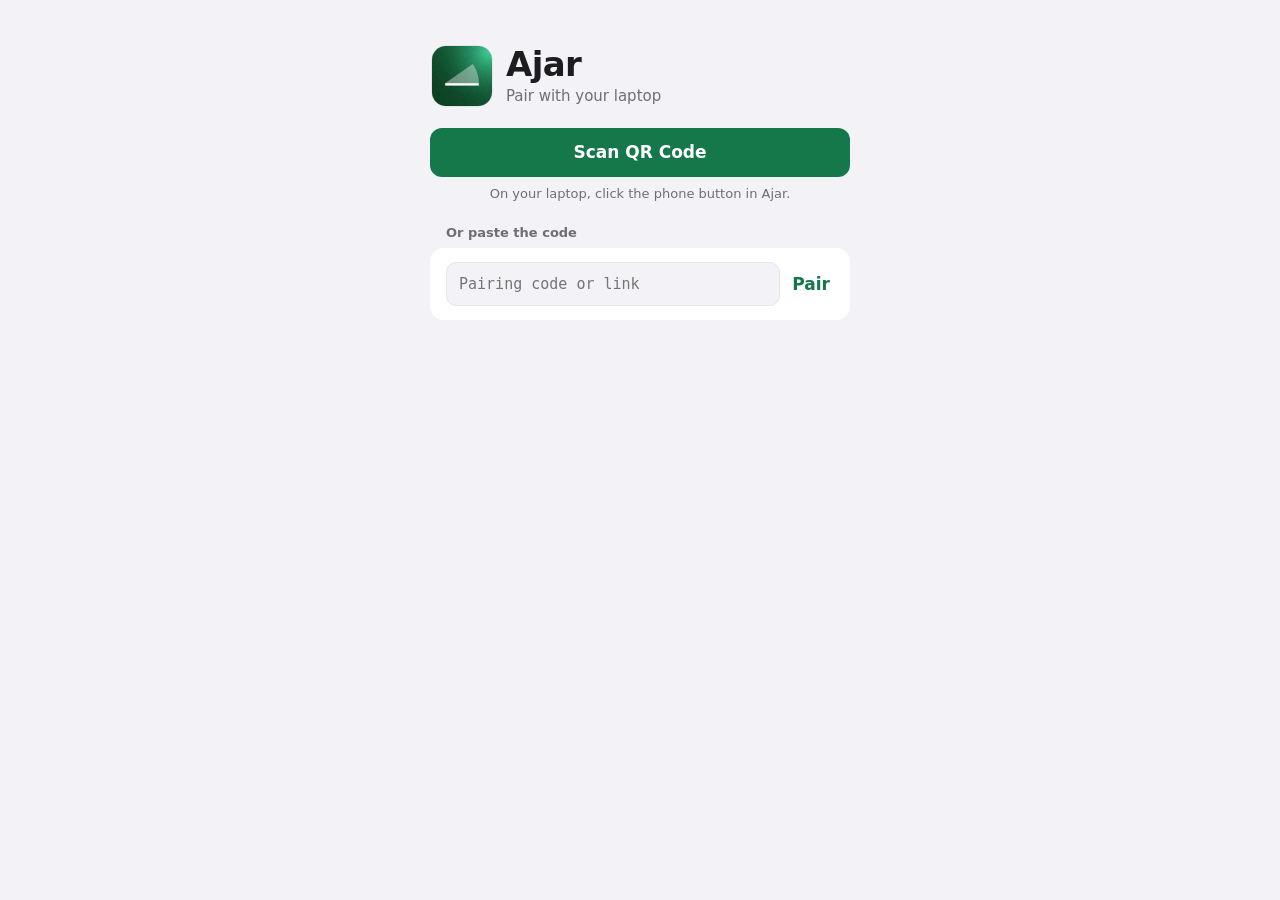
==== remote/index.html @ 4a641f0c "Phone page: pairing screen in the app's own style, header back to the large title; new panel screens" ====
<!doctype html>
<html lang="en">
<head>
<meta charset="utf-8">
<meta name="viewport" content="width=device-width,initial-scale=1,viewport-fit=cover">
<meta name="apple-mobile-web-app-capable" content="yes">
<meta name="mobile-web-app-capable" content="yes">
<meta name="apple-mobile-web-app-title" content="Ajar">
<meta name="apple-mobile-web-app-status-bar-style" content="default">
<meta name="theme-color" content="#f2f2f7" media="(prefers-color-scheme: light)">
<meta name="theme-color" content="#000000" media="(prefers-color-scheme: dark)">
<meta name="referrer" content="no-referrer">
<meta name="robots" content="noindex">
<link rel="manifest" href="manifest.webmanifest">
<link rel="apple-touch-icon" href="apple-touch-icon.png">
<link rel="icon" href="icon-192.png">
<title>Ajar Remote</title>
<style>
/* Mirrors Ajar's Mac panel: system font, Ajar green, grouped rows, the same order and words. */
:root{--bg:#f2f2f7;--card:#fff;--text:#1d1d1f;--sub:#6e6e73;--ter:#aeaeb2;--line:#e5e5ea;--accent:#15784a;--green:#1fa868;--seg:#e3e3e8;--orange:#c45500;--red:#d70015;--greenbg:rgba(31,168,104,.14);color-scheme:light}
@media (prefers-color-scheme:dark){:root{--bg:#000;--card:#1c1c1e;--text:#f5f5f7;--sub:#98989d;--ter:#636366;--line:#2c2c2e;--accent:#30bb81;--green:#30bb81;--seg:#2c2c2e;--orange:#ff9f0a;--red:#ff453a;--greenbg:rgba(48,187,129,.18);color-scheme:dark}}
*{box-sizing:border-box;-webkit-tap-highlight-color:transparent}
html{-webkit-text-size-adjust:100%;overscroll-behavior:none}
body{margin:0;background:var(--bg);color:var(--text);font:17px/1.35 -apple-system,BlinkMacSystemFont,"SF Pro Text","Segoe UI",system-ui,sans-serif;-webkit-font-smoothing:antialiased;-webkit-user-select:none;user-select:none;-webkit-touch-callout:none}
main{max-width:500px;margin:0 auto;padding:max(12px,env(safe-area-inset-top)) max(16px,env(safe-area-inset-right)) max(28px,env(safe-area-inset-bottom)) max(16px,env(safe-area-inset-left))}
button{font:inherit;color:inherit;touch-action:manipulation;cursor:pointer}
.top{display:flex;align-items:flex-start;gap:12px;padding:8px 2px 14px}
.who{flex:1;min-width:0}
.name{font-size:26px;font-weight:700;letter-spacing:-.4px;line-height:1.15;overflow-wrap:anywhere}
.iconbtn{margin-left:auto;margin-top:-2px;border:0;background:none;padding:6px;color:var(--sub);display:flex;flex:none}
.hostline{display:flex;align-items:center;gap:6px;color:var(--sub);font-size:13px;margin:5px 0 0}
#settings .hostline{margin:-2px 2px 4px}
.live{width:7px;height:7px;border-radius:50%;background:var(--ter);flex:none}
.live.ok{background:var(--green)}
.live.wait{background:var(--accent);animation:pulse 1s ease-in-out infinite alternate}
.live.bad{background:var(--orange)}
@keyframes pulse{from{opacity:.35}to{opacity:1}}
.group{background:var(--card);border-radius:14px;padding:14px 16px;margin:0 0 14px}
.sec{font-size:13px;font-weight:600;color:var(--sub);margin:18px 16px 6px;text-transform:none}
.seg{display:flex;background:var(--seg);border-radius:9px;padding:2px;gap:2px}
.seg button{flex:1;border:0;background:transparent;font-size:15px;padding:7px 4px;border-radius:7px;transition:background .15s}
.seg button.sel{background:var(--accent);color:#fff;font-weight:600}
.explain{font-size:15px;margin:10px 2px 0}
.outcome{display:flex;align-items:flex-start;gap:14px}
.outcome .link{display:block;margin-top:6px}
.outcome .t{flex:1;min-width:0}
.sicon{flex:none;width:46px;height:46px;border-radius:13px;display:grid;place-items:center;background:var(--seg);color:var(--sub)}
.sicon .i-laptop,.sicon.keeps .i-moon{display:none}
.sicon.keeps .i-laptop{display:block}
.sicon.keeps{background:var(--greenbg);color:var(--green)}
.big{font-size:19px;font-weight:600;letter-spacing:-.2px;line-height:1.25}
.outcome .sub{margin-top:2px}
.battline{display:flex;align-items:center;gap:7px;color:var(--sub);font-size:14px;margin:-2px 16px 14px;font-variant-numeric:tabular-nums}
.battline svg{flex:none}
.lead{color:var(--sub);font-size:17px;margin:-4px 2px 18px}
.sub{color:var(--sub);font-size:14px}
.cap{color:var(--sub);font-size:13px;margin-top:6px;font-variant-numeric:tabular-nums}
.link{border:0;background:none;padding:0;color:var(--accent);font-size:15px;white-space:nowrap}
.seg button.confirm{background:var(--red);color:#fff;font-weight:600}
.link.confirm{color:var(--red);font-weight:600;white-space:normal;text-align:right;max-width:9em}
.pills{display:flex;gap:8px;margin-top:12px;flex-wrap:wrap}
.pills button{border:0;background:var(--seg);border-radius:16px;padding:6px 12px;font-size:14px}
.warn{color:var(--orange);font-size:14px;margin:10px 0 0}
.row{display:flex;align-items:center;justify-content:space-between;padding:11px 0;border-top:1px solid var(--line);gap:12px;min-height:44px}
.row:first-child{border-top:0;padding-top:0}
.row:last-child{padding-bottom:0}
.row .sub{font-size:13px}
.row .v{color:var(--sub);font-size:15px;font-variant-numeric:tabular-nums}
.empty{color:var(--sub);font-size:15px}
.btn{display:block;width:100%;border:0;background:var(--card);color:var(--accent);padding:13px;border-radius:12px;margin:0 0 14px;font-size:17px}
.btn.primary{background:var(--accent);color:#fff;font-weight:600}
.switch{position:relative;width:51px;height:31px;flex:none}
.switch input{position:absolute;opacity:0;inset:0;margin:0;width:100%;height:100%;cursor:pointer}
.switch span{position:absolute;inset:0;background:var(--seg);border-radius:31px;transition:.2s;pointer-events:none}
.switch span:before{content:"";position:absolute;width:27px;height:27px;left:2px;top:2px;background:#fff;border-radius:50%;box-shadow:0 1px 3px rgba(0,0,0,.25);transition:.2s}
.switch input:checked+span{background:var(--green)}
.switch input:checked+span:before{transform:translateX(20px)}
.switch input:focus-visible+span{outline:2px solid var(--accent);outline-offset:2px}
/* Laptop messages (a refused change, for example): under the host line, so they show on every page */
.toast{background:var(--card);color:var(--orange);font-size:14px;border-radius:12px;padding:10px 14px;margin:0 0 12px}
.fine{color:var(--sub);font-size:13px;text-align:center;margin:4px 8px 14px}
/* Pairing: same look as the rest of the app (iOS grouped style), not a landing page */
#pair{padding-top:28px}
.pairbox{max-width:420px;margin:0 auto}
.pairhead{display:flex;align-items:center;gap:14px;margin:6px 2px 22px}
.appicon{flex:none;width:60px;height:60px;border-radius:14px;box-shadow:0 0 0 .5px rgba(0,0,0,.12)}
#pair h1{font-size:34px;font-weight:700;letter-spacing:-.6px;line-height:1.1;margin:0}
#pair .lead{color:var(--sub);font-size:15px;margin:2px 0 0}
.hint{color:var(--sub);font-size:13px;margin:-6px 16px 22px;text-align:center}
#pairform{display:flex;gap:8px;align-items:center}
#pairform input{flex:1;min-width:0}
#pairform button{border:0;background:none;color:var(--accent);font-size:17px;font-weight:600;padding:8px 4px}
#cam{display:block;width:100%;aspect-ratio:1;object-fit:cover;border-radius:14px;background:#000;margin:0 0 12px}
/* The mode sentence stays for screen readers; the segment labels and the line below say it on screen. */
.explain.sr{position:absolute;width:1px;height:1px;overflow:hidden;clip:rect(0 0 0 0);white-space:nowrap}
input[type=text]{width:100%;font:15px ui-monospace,SFMono-Regular,Menlo,monospace;padding:12px;border-radius:10px;border:1px solid var(--line);background:var(--bg);color:var(--text);-webkit-user-select:text;user-select:text}
.err{color:var(--red);font-size:14px;margin:8px 0 0;min-height:1em}
.tip{position:relative}
.tip .close{position:absolute;right:10px;top:8px;border:0;background:none;color:var(--sub);font-size:22px;line-height:1;padding:4px}
.tip h2{font-size:16px;margin:0 0 4px;padding-right:24px}
.share{display:inline-block;width:15px;height:18px;vertical-align:-3px;margin:0 2px}
.back{border:0;background:none;padding:0;color:var(--accent);font-size:17px;display:flex;align-items:center;gap:4px}
.title{font-size:28px;font-weight:700;letter-spacing:-.4px;margin:6px 2px 8px}
select.pick{-webkit-appearance:none;appearance:none;border:0;background:none;color:var(--sub);font:inherit;font-size:16px;text-align:right;text-align-last:right;padding:0 16px 0 0;max-width:55%;background-image:linear-gradient(45deg,transparent 50%,var(--ter) 50%),linear-gradient(135deg,var(--ter) 50%,transparent 50%);background-position:right 6px center,right 1px center;background-size:5px 5px,5px 5px;background-repeat:no-repeat}
.row input.topic{width:55%;padding:7px 9px;font-size:14px}
.foot{color:var(--sub);font-size:13px;margin:-8px 16px 16px}
.row.off{opacity:.45}
.list button.item{display:block;width:100%;text-align:left;border:0;background:none;padding:12px 0;border-top:1px solid var(--line);color:var(--accent)}
.list button.item:first-child{border-top:0;padding-top:0}
.list button.item:last-child{padding-bottom:0}
.list button.item.danger{color:var(--red)}
.list button.item.confirm{font-weight:600}
[hidden]{display:none!important}
@media (prefers-reduced-motion:reduce){*{transition:none!important;animation:none!important}}
</style>
</head>
<body>
<main>
  <!-- Shown until this phone has a pairing key. -->
  <section id="pair" hidden>
    <div class="pairbox">
      <div class="pairhead">
        <img class="appicon" src="apple-touch-icon.png" alt="" width="60" height="60">
        <div><h1>Ajar</h1><p class="lead">Pair with your laptop</p></div>
      </div>
      <button class="btn primary" type="button" id="scanbtn">Scan QR Code</button>
      <div id="scanner" hidden>
        <video id="cam" playsinline muted autoplay></video>
        <button class="btn" type="button" id="scanstop">Cancel</button>
      </div>
      <p class="hint">On your laptop, click the phone button in Ajar.</p>
      <div class="sec">Or paste the code</div>
      <form id="pairform" class="group" autocomplete="off">
        <input type="text" id="code" placeholder="Pairing code or link" aria-label="Pairing code or link" autocapitalize="off" autocorrect="off" spellcheck="false">
        <button type="submit">Pair</button>
      </form>
      <p class="err" id="pairerr" role="alert"></p>
    </div>
  </section>

  <div id="app" hidden>
    <header class="top">
      <div class="who">
        <div class="name" id="host">Laptop</div>
        <div class="hostline"><span class="live" id="live"></span><span class="conn" id="conn">Connecting…</span></div>
      </div>
      <button class="iconbtn" id="more" aria-label="Settings">
        <svg width="24" height="24" viewBox="0 0 24 24" fill="none" stroke="currentColor" stroke-width="1.7"><circle cx="12" cy="12" r="3"/><path d="M19.4 15a1.7 1.7 0 0 0 .3 1.8l.1.1a2 2 0 1 1-2.8 2.8l-.1-.1a1.7 1.7 0 0 0-1.8-.3 1.7 1.7 0 0 0-1 1.5V21a2 2 0 1 1-4 0v-.1a1.7 1.7 0 0 0-1.1-1.5 1.7 1.7 0 0 0-1.8.3l-.1.1a2 2 0 1 1-2.8-2.8l.1-.1a1.7 1.7 0 0 0 .3-1.8 1.7 1.7 0 0 0-1.5-1H3a2 2 0 1 1 0-4h.1a1.7 1.7 0 0 0 1.5-1.1 1.7 1.7 0 0 0-.3-1.8l-.1-.1a2 2 0 1 1 2.8-2.8l.1.1a1.7 1.7 0 0 0 1.8.3H9a1.7 1.7 0 0 0 1-1.5V3a2 2 0 1 1 4 0v.1a1.7 1.7 0 0 0 1 1.5 1.7 1.7 0 0 0 1.8-.3l.1-.1a2 2 0 1 1 2.8 2.8l-.1.1a1.7 1.7 0 0 0-.3 1.8V9a1.7 1.7 0 0 0 1.5 1H21a2 2 0 1 1 0 4h-.1a1.7 1.7 0 0 0-1.5 1z"/></svg>
      </button>
    </header>
    <div id="toast" class="toast" role="alert" hidden></div>

    <!-- Add to Home Screen tip: only in a browser tab, never inside the home-screen app. -->
    <section id="tip" class="group tip" hidden>
      <button class="close" id="tipclose" aria-label="Hide">×</button>
      <h2>Keep this as an app</h2>
      <div class="sub" id="tiptext"></div>
    </section>

    <!-- The main screen: the same three things, in the same words, as the panel on the laptop. -->
    <section id="home">
      <div class="group" id="modecard">
        <div class="seg" role="radiogroup" aria-label="Keep awake">
          <button data-mode="off" role="radio">Off</button>
          <button data-mode="auto" role="radio">When Busy</button>
          <button data-mode="on" role="radio">Always</button>
        </div>
        <p class="explain sr" id="modetext"></p>
        <div class="pills" id="timers" hidden>
          <button data-for="60">For 1 h</button>
          <button data-for="240">For 4 h</button>
          <button data-until="7">Until 7:00</button>
        </div>
      </div>

      <div class="group" id="statuscard" aria-live="polite">
        <div class="outcome">
          <div class="sicon" id="lidicon" aria-hidden="true">
            <svg class="i-laptop" width="26" height="22" viewBox="0 0 26 22" fill="none" stroke="currentColor" stroke-width="1.8" stroke-linecap="round" stroke-linejoin="round"><rect x="4" y="3" width="18" height="12" rx="1.8"/><path d="M1.5 18.5h23"/></svg>
            <svg class="i-moon" width="22" height="22" viewBox="0 0 24 24" fill="none" stroke="currentColor" stroke-width="1.8" stroke-linecap="round" stroke-linejoin="round"><path d="M20.5 14.6A8.5 8.5 0 0 1 9.4 3.5a8.5 8.5 0 1 0 11.1 11.1z"/></svg>
          </div>
          <div class="t"><div class="big" id="headline">…</div><div class="sub" id="detail"></div>
            <button class="link" id="sleepnow">Sleep Now</button></div>
        </div>
        <div id="warnings"></div>
        <div class="pills" id="wakebox" hidden><button id="wakebtn">Wake It</button></div>
        <p class="explain" id="waketext" hidden></p>
      </div>

      <div class="battline" id="batt" hidden>
        <svg width="25" height="12" viewBox="0 0 25 12" aria-hidden="true"><rect x=".75" y=".75" width="21.5" height="10.5" rx="3" fill="none" stroke="currentColor" stroke-width="1.2" opacity=".5"/><rect id="battfill" x="2.5" y="2.5" width="18" height="7" rx="1.6" fill="currentColor"/><path d="M24 4.3v3.4" stroke="currentColor" stroke-width="1.6" stroke-linecap="round" opacity=".5"/></svg>
        <span id="battext"></span>
      </div>
    </section>

    <section id="settings" hidden>
      <button class="back" id="settingsback"><svg width="12" height="20" viewBox="0 0 12 20" fill="none" stroke="currentColor" stroke-width="2.4" stroke-linecap="round" stroke-linejoin="round"><path d="M10 2 2 10l8 8"/></svg>Back</button>
      <div class="title">Settings</div>
      <div class="hostline"><span class="live"></span><span class="conn">Connecting…</span></div>

      <div class="sec">Keeps it awake</div>
      <div class="group" id="agents"></div>
      <div class="sec">Also while these run</div>
      <div class="group" id="watch"></div>

      <div class="sec">With the lid closed</div>
      <div class="group">
        <div class="seg" role="radiogroup" aria-label="With the lid closed">
          <button data-preset="max_battery" role="radio">Max Battery</button>
          <button data-preset="balanced" role="radio">Balanced</button>
          <button data-preset="full_speed" role="radio">Full Speed</button>
        </div>
        <div class="cap" id="presetdetail"></div>
      </div>

      <div id="savingsbox" hidden>
        <div class="sec">Measure the savings</div>
        <div class="group" id="savings"></div>
        <button class="btn" id="measure">Measure now (about 4 min)</button>
      </div>

      <div id="settingslist"><div class="group"><div class="empty">Loading…</div></div></div>
      <div class="sec">This phone</div>
      <div class="group list">
        <button class="item" id="refresh">Refresh now</button>
        <button class="item" id="copycode">Copy pairing code</button>
        <button class="item danger" id="unpair">Unpair this phone</button>
      </div>
      <p class="foot"><span id="updated">Not updated yet</span>. End-to-end encrypted.</p>
    </section>
  </div>
</main>
<script>
"use strict";
// Same protocol as Ajar on the laptop (Remote.swift / remote.rs): AES-256-GCM with the topic name as associated
// data; both topic names are derived from the key, so the key is the only secret and it never leaves this phone.
const enc = new TextEncoder(), dec = new TextDecoder();
const b64u = {
  enc: b => btoa(String.fromCharCode(...new Uint8Array(b))).replace(/\+/g, "-").replace(/\//g, "_").replace(/=+$/, ""),
  dec: s => Uint8Array.from(atob(s.replace(/-/g, "+").replace(/_/g, "/") + "===".slice((s.length + 3) % 4)), c => c.charCodeAt(0)),
};
const hex = b => [...new Uint8Array(b)].map(x => x.toString(16).padStart(2, "0")).join("");
const $ = id => document.getElementById(id);
const store = {
  get: k => { try { return localStorage.getItem(k); } catch (_) { return null; } },
  set: (k, v) => { try { localStorage.setItem(k, v); } catch (_) {} },
  del: k => { try { localStorage.removeItem(k); } catch (_) {} },
};
const DEFAULT_SERVER = "https://ntfy.sh";
const standalone = matchMedia("(display-mode: standalone)").matches || navigator.standalone === true;
const ios = /iP(hone|ad|od)/.test(navigator.userAgent) || (navigator.platform === "MacIntel" && navigator.maxTouchPoints > 1);

const REFRESH_MS = 120000;   // auto refresh while on screen; taps refresh too, since every reply carries the panel
let lastSent = 0;
let key, cmdTopic, replyTopic, server = DEFAULT_SERVER, lastId = null, state = null, stateAt = null, pending = 0, keyText = "";

/** fetch that gives up after 12 s, so a stalled connection can't leave the page waiting forever. */
async function fetchT(url, opts = {}, ms = 12000) {
  const ctl = new AbortController();
  const timer = setTimeout(() => ctl.abort(), ms);
  const { text, ...init } = opts;
  try {
    const r = await fetch(url, { ...init, signal: ctl.signal });
    return text ?{ ok: r.ok, status: r.status, text: await r.text() } : r;   // the body counts toward the 12 s too
  }
  catch (e) { throw e && e.name === "AbortError" ? new Error("timed out") : e; }
  finally { clearTimeout(timer); }
}

/** Accepts a full pairing link ("…#k=KEY&s=SERVER"), just the "k=…" part, or the bare key. */
function parsePairing(text) {
  text = (text || "").trim();
  const hash = text.includes("#") ? text.slice(text.indexOf("#") + 1) : text;
  const p = new URLSearchParams(hash);
  const k = p.get("k") || (/^[A-Za-z0-9_-]{43}$/.test(text) ? text : null);
  const s = p.get("s");
  return { k, s: s && /^https:\/\/[^\s]+$/.test(s) ? s.replace(/\/+$/, "") : null };
}

function keyBytes(k) {
  try { const raw = b64u.dec(k); return raw.length === 32 ? raw : null; } catch (_) { return null; }
}

/** The connection line shows under the laptop's name and on the Settings page. */
function setConn(t) {
  const cls = "live " + (t === "Connected" ? "ok" : /…$/.test(t) ? "wait" : "bad");
  document.querySelectorAll(".conn").forEach(e => { e.textContent = t; });
  document.querySelectorAll(".live").forEach(e => { e.className = cls; });
}

async function topic(label, raw) {
  const d = await crypto.subtle.digest("SHA-256", new Uint8Array([...enc.encode(label), ...raw]));
  return "ajar-" + hex(d).slice(0, 24);
}

async function seal(topicName, obj) {
  const nonce = crypto.getRandomValues(new Uint8Array(12));
  const ct = await crypto.subtle.encrypt({ name: "AES-GCM", iv: nonce, additionalData: enc.encode(topicName) }, key, enc.encode(JSON.stringify(obj)));
  return b64u.enc(new Uint8Array([...nonce, ...new Uint8Array(ct)]));
}

/** ntfy turns messages over 4 KB into attachments; fetch those (still encrypted) from the same relay. */
async function messageText(ev) {
  const a = ev.attachment;
  if (a && a.url && a.size < 65536) {
    try {
      if (new URL(a.url).origin === new URL(server).origin) return (await fetchT(a.url, { text: true })).text;
    } catch (_) {}
  }
  return ev.message || "";
}

async function unseal(topicName, msg) {
  try {
    const raw = b64u.dec(msg);
    const pt = await crypto.subtle.decrypt({ name: "AES-GCM", iv: raw.slice(0, 12), additionalData: enc.encode(topicName) }, key, raw.slice(12));
    return JSON.parse(dec.decode(pt));
  } catch (_) { return null; }
}

// Replies come in on one open connection (server-sent events) instead of polling. ntfy.sh allows a burst of about
// 60 requests per address, refilled one every 5 s, so asking every second would soon get a busy phone blocked.
const waiters = new Map();   // nonce -> { res, at }
let stream = null, streamReady = null;
const sleep = ms => new Promise(r => setTimeout(r, ms));

/** Reopening with since= the last message seen replays anything missed (for example while the app was in the
 *  background) into requests still waiting for their answer. */
function openStream() {
  if (stream && stream.readyState === EventSource.CLOSED) closeStream();   // gave up for good; CONNECTING retries by itself
  if (stream) return streamReady;
  const oldest = Math.min(...[...waiters.values()].map(w => w.at));
  const since = lastId || (isFinite(oldest) ? String(Math.floor(oldest / 1000) - 30) : "1m");
  stream = new EventSource(`${server}/${replyTopic}/sse?since=${encodeURIComponent(since)}`);
  streamReady = new Promise(res => { stream.addEventListener("open", res, { once: true }); setTimeout(res, 4000); });
  stream.onmessage = async e => {
    let ev; try { ev = JSON.parse(e.data); } catch (_) { return; }
    if (ev.event !== "message") return;
    lastId = ev.id;
    const m = await unseal(replyTopic, await messageText(ev));
    const w = m && waiters.get(m.re);
    if (w) { waiters.delete(m.re); w.res(m); }
  };
  return streamReady;
}

function closeStream() { if (stream) { stream.close(); stream = null; streamReady = null; } }

let queue = Promise.resolve();
/** Taps wait for a request already in flight instead of being dropped; extra refreshes are skipped unless forced.
 *  Background refreshes (bg) don't show "Sending…": only the "Updated" time changes. Resolves to the reply or null. */
function send(cmd, args = {}, { bg = false, force = false } = {}) {
  if (cmd === "panel" && pending && !force) return queue;
  if (!bg) setConn("Sending…");   // at once, so a tap always shows it was heard
  pending++;
  queue = queue.then(() => sendNow(cmd, args, bg));
  return queue;
}
async function sendNow(cmd, args, bg) {
  const n = hex(crypto.getRandomValues(new Uint8Array(8)));
  const since = lastId || "30s";
  const replied = new Promise(res => waiters.set(n, { res, at: Date.now() }));
  try {
    if (!bg) setConn("Sending…");
    if (window.EventSource) await openStream();
    const live = stream && stream.readyState !== EventSource.CLOSED;   // CONNECTING reconnects by itself
    const body = await seal(cmdTopic, { t: Math.floor(Date.now() / 1000), n, cmd, args });
    const r = await fetchT(`${server}/${cmdTopic}`, { method: "POST", body, headers: { Cache: "yes" } });
    if (!r.ok) throw new Error(r.status === 429 ? "too many requests, try again in a minute" : "relay said " + r.status);
    if (!bg) setConn("Waiting for laptop…");
    const reply = live ? await Promise.race([replied, sleep(20000).then(() => null)]) : await waitFor(n, since);
    if (!reply) { setConn("No answer. Asleep or offline?"); asleepHint(); return null; }
    if (reply.panel) render(reply.panel);
    if (reply.settings) renderSettings(reply.settings);
    if (reply.ok === false && reply.error) note(reply.error);   // after drawing, so the redraw can't wipe it
    setConn("Connected");
    return reply;
  } catch (e) {
    setConn("Can't reach the relay (" + e.message + ")");
    return null;
  } finally {
    waiters.delete(n);
    pending--;
    lastSent = Date.now();
  }
}

/** A tap changes the screen at once; if the laptop didn't take it, show the last state it reported again. */
async function tap(cmd, args) {
  const r = await send(cmd, args);
  if ((!r || r.ok === false) && state) render(state, stateAt);
  return r;
}
const refresh = force => send("panel", {}, { bg: true, force });

/** Fallback when the open connection isn't available: ask every 2.5 s for up to 20 s. */
async function waitFor(n, since) {
  const deadline = Date.now() + 20000;
  while (Date.now() < deadline) {
    await sleep(2500);
    let text;
    try {
      text = (await fetchT(`${server}/${replyTopic}/json?poll=1&since=${encodeURIComponent(since)}`, { text: true })).text;
    } catch (_) { continue; }
    for (const line of text.split("\n")) {
      if (!line.trim()) continue;
      let ev; try { ev = JSON.parse(line); } catch (_) { continue; }
      if (ev.event !== "message") continue;
      lastId = ev.id; since = ev.id;
      const m = await unseal(replyTopic, await messageText(ev));
      if (m && m.re === n) return m;
    }
  }
  return null;
}

// QR scanning on the pairing screen. A home-screen app can't receive the link the Camera app opens (that goes to
// Safari), so it scans by itself: the built-in BarcodeDetector where there is one (Android), jsQR elsewhere (iPhone).
let camStream = null, scanTimer = null;
function loadScript(src) {
  return new Promise((res, rej) => { const e = document.createElement("script"); e.src = src; e.onload = res; e.onerror = () => rej(new Error(src)); document.head.appendChild(e); });
}
async function startScan() {
  $("pairerr").textContent = "";
  if (!navigator.mediaDevices || !navigator.mediaDevices.getUserMedia) {
    $("pairerr").textContent = "This browser can't use the camera here. Scan with the Camera app, or paste the code.";
    return;
  }
  let detector = null;
  try { if ("BarcodeDetector" in window && (await BarcodeDetector.getSupportedFormats()).includes("qr_code")) detector = new BarcodeDetector({ formats: ["qr_code"] }); } catch (_) {}
  try { if (!detector && !window.jsQR) await loadScript("jsQR.js"); }
  catch (_) { $("pairerr").textContent = "The scanner didn't load. Check your connection, or paste the code."; return; }
  try {
    camStream = await navigator.mediaDevices.getUserMedia({ video: { facingMode: "environment" }, audio: false });
  } catch (e) {
    $("pairerr").textContent = e && e.name === "NotAllowedError" ? "Camera access is off for this page. Allow it, or paste the code." : "Couldn't open the camera. Paste the code instead.";
    return;
  }
  const v = $("cam");
  v.srcObject = camStream;
  $("scanner").hidden = false; $("scanbtn").hidden = true;
  try { await v.play(); } catch (_) {}
  const c = document.createElement("canvas"), g = c.getContext("2d", { willReadFrequently: true });
  let warned = false;
  const tick = async () => {
    if (!camStream) return;
    let text = null;
    if (v.readyState >= 2 && v.videoWidth) {
      try {
        if (detector) { const r = await detector.detect(v); if (r.length) text = r[0].rawValue; }
        else {
          const sc = Math.min(1, 720 / Math.max(v.videoWidth, v.videoHeight));
          c.width = Math.round(v.videoWidth * sc); c.height = Math.round(v.videoHeight * sc);
          g.drawImage(v, 0, 0, c.width, c.height);
          const r = jsQR(g.getImageData(0, 0, c.width, c.height).data, c.width, c.height, { inversionAttempts: "dontInvert" });
          if (r) text = r.data;
        }
      } catch (_) {}
    }
    if (text) {
      const { k, s } = parsePairing(text);
      if (k && keyBytes(k)) { stopScan(); save(k, s); await begin(k, s); return; }
      if (!warned) { warned = true; $("pairerr").textContent = "That QR code isn't from Ajar. Point at the one in Ajar's Settings › Phone."; }
    }
    scanTimer = setTimeout(tick, 120);
  };
  tick();
}
function stopScan() {
  clearTimeout(scanTimer); scanTimer = null;
  if (camStream) { camStream.getTracks().forEach(t => t.stop()); camStream = null; }
  $("cam").srcObject = null;
  $("scanner").hidden = true; $("scanbtn").hidden = false;
}

let toastTimer = null;
function note(msg) {
  const t = $("toast");
  t.textContent = msg;
  t.hidden = false;
  clearTimeout(toastTimer);
  toastTimer = setTimeout(() => { t.hidden = true; }, 6000);
}

function toggleRow(label, sub, checked, onChange) {
  const row = document.createElement("div");
  row.className = "row";
  const left = document.createElement("div");
  left.textContent = label;
  if (sub) { const s = document.createElement("div"); s.className = "sub"; s.textContent = sub; left.appendChild(s); }
  const sw = document.createElement("label");
  sw.className = "switch";
  const input = document.createElement("input");
  input.type = "checkbox";
  input.checked = checked;
  input.setAttribute("aria-label", label);
  input.addEventListener("change", onChange);
  sw.append(input, document.createElement("span"));
  row.append(left, sw);
  return row;
}

function empty(el, text) { const e = document.createElement("div"); e.className = "empty"; e.textContent = text; el.appendChild(e); }

// Settings page: every setting the laptop reports, grouped like Ajar's Settings on the Mac. Values and choices
// come from the laptop (the same table its AI tools use); only the words live here.
const SETTING_GROUPS = [
  ["Screen and power", ["screen", "low_power", "pause_simulators", "shut_down_simulators", "pause_background_audio"], "Dark means no password when you open the lid."],
  ["Sleep & Safety", ["sleep_when_done", "quiet_minutes", "battery_floor", "only_on_power", "heat_guard"], "The battery limit and heat guard can only be loosened on the laptop."],
  ["Keep Awake For", ["claude_app", "downloads"], "Agents are found on their own."],
  ["Notifications", ["notify_done", "done_chime", "ntfy_topic"], ""],
  ["On the Laptop", ["menubar", "appearance", "live_lid_icon", "notch_island", "show_in_dock", "hotkey"], ""],
];
const SETTING_LABELS = {
  screen: "Screen", low_power: "Low Power Mode", pause_simulators: "Pause simulators and previews",
  shut_down_simulators: "Shut simulators down instead", pause_background_audio: "Pause apps holding the speakers",
  sleep_when_done: "Sleep when the work is done", quiet_minutes: "After nothing happens for", battery_floor: "Sleep at battery level",
  only_on_power: "Only stay awake when plugged in", heat_guard: "Heat guard", claude_app: "Claude app (Cowork, computer use)",
  downloads: "Downloads, exports and builds", notify_done: "Notify when an agent goes idle", done_chime: "Play a chime too",
  ntfy_topic: "Phone alerts (ntfy topic)", menubar: "Menu bar shows", appearance: "Appearance", live_lid_icon: "Icon follows the real lid",
  notch_island: "Notch island", show_in_dock: "Show in Dock", hotkey: "⌃⌥⌘A switches mode",
};
const CHOICE_LABELS = {
  max_battery: "Max Battery", balanced: "Balanced", full_speed: "Full Speed", none: "Icon Only", battery: "Battery %", watts: "Watts",
  timeLeft: "Time Left", timer: "Timer", system: "Match System", light: "Light", dark: "Dark",
};
let settingsCache = null;

function settingRow(label, control, off) {
  const row = document.createElement("div"); row.className = "row" + (off ? " off" : "");
  const l = document.createElement("div"); l.textContent = label;
  row.append(l, control); return row;
}
function picker(options, value, onPick) {
  const sel = document.createElement("select"); sel.className = "pick";
  options.forEach(([v, label, disabled]) => { const o = document.createElement("option"); o.value = v; o.textContent = label; o.disabled = !!disabled; sel.appendChild(o); });
  sel.value = String(value);
  sel.addEventListener("change", () => onPick(sel.value));
  return sel;
}
function switcher(label, checked, onChange, disabled) {
  const sw = document.createElement("label"); sw.className = "switch";
  const input = document.createElement("input"); input.type = "checkbox"; input.checked = checked; input.disabled = !!disabled;
  input.setAttribute("aria-label", label);
  input.addEventListener("change", () => onChange(input.checked));
  sw.append(input, document.createElement("span")); return sw;
}
/** Resolves to true when the laptop took the change. Afterwards (andRefresh) it asks for the settings again, so rows
 *  that depend on this one show up or go away; when it wasn't taken (refused, or no answer) it always does, to show the
 *  real value again. */
async function setSetting(k, v, andRefresh = true) {
  const r = await send("set", { key: k, value: v });
  const ok = !!r && r.ok !== false;
  if (ok && settingsCache) { const s = settingsCache.find(x => x.key === k); if (s) s.value = s.type === "bool" ? v === "on" : v; }
  if (!ok || andRefresh) {
    if (settingsCache) renderSettings(settingsCache);   // at once: last known values (rolls a failed change back)
    send("schema");
  }
  return ok;
}

let settingsDeferred = false;
function renderSettings(list) {
  settingsCache = list;
  const root = $("settingslist");
  // Don't pull a menu or a text box out from under a finger: redraw once it's let go.
  const f = document.activeElement;
  if (f && root.contains(f) && (f.tagName === "SELECT" || (f.tagName === "INPUT" && f.type === "text"))) {
    if (!settingsDeferred) {
      settingsDeferred = true;
      f.addEventListener("blur", () => { settingsDeferred = false; setTimeout(() => renderSettings(settingsCache)); }, { once: true });
    }
    return;
  }
  const by = Object.fromEntries(list.map(s => [s.key, s]));
  root.textContent = "";
  for (const [title, keys, foot] of SETTING_GROUPS) {
    const rows = [];
    for (const k of keys) {
      if (k === "screen") {
        if (!by.screen_off && !by.lock_on_close) continue;
        const cur = by.lock_on_close && by.lock_on_close.value ? "locks" : (by.screen_off && by.screen_off.value ? "off" : "dark");
        const opts = [["dark", "Dark, no lock"]];
        if (by.screen_off) opts.push(["off", "Off, no lock (experimental)"]);
        if (by.lock_on_close) opts.push(["locks", "Off, locks"]);
        rows.push(settingRow("Screen", picker(opts, cur, async v => {
          // Two settings behind one menu: stop at the first one the laptop doesn't take (that re-reads them all).
          if (by.lock_on_close && !(await setSetting("lock_on_close", v === "locks" ? "on" : "off", !by.screen_off))) return;
          if (by.screen_off) await setSetting("screen_off", v === "off" ? "on" : "off");
        })));
        continue;
      }
      const s = by[k]; if (!s) continue;
      const label = SETTING_LABELS[k] || k.replace(/_/g, " ");
      if (s.type === "bool") {
        const locked = k === "heat_guard" && s.value;   // can only be turned on from here
        rows.push(settingRow(label, switcher(label, !!s.value, on => setSetting(k, on ? "on" : "off"), locked)));
      } else if (s.type === "enum") {
        rows.push(settingRow(label, picker((s.allowed || []).map(v => [v, CHOICE_LABELS[v] || v]), s.value, v => setSetting(k, v))));
      } else if (s.type === "int") {
        const steps = k === "battery_floor" ? [0, 5, 10, 15, 20, 25, 30, 40, 50] : [1, 2, 5, 10, 20, 30, 60];
        if (!steps.includes(s.value)) steps.push(s.value), steps.sort((a, b) => a - b);
        const opts = steps.map(n => [n, k === "battery_floor" ? (n === 0 ? "Never" : n + "%") : n + " min", k === "battery_floor" && n < s.value]);
        if (k === "quiet_minutes" && by.sleep_when_done && !by.sleep_when_done.value) continue;
        rows.push(settingRow(label, picker(opts, s.value, v => setSetting(k, Number(v)))));
      } else if (s.type === "string") {
        const t = document.createElement("input"); t.type = "text"; t.className = "topic"; t.value = s.value || ""; t.placeholder = "off";
        t.autocapitalize = "off"; t.spellcheck = false;
        t.addEventListener("change", () => setSetting(k, t.value.trim()));
        rows.push(settingRow(label, t));
      }
    }
    if (!rows.length) continue;
    const h = document.createElement("div"); h.className = "sec"; h.textContent = title;
    const g = document.createElement("div"); g.className = "group"; rows.forEach(r => g.appendChild(r));
    root.append(h, g);
    if (foot) { const f = document.createElement("p"); f.className = "foot"; f.textContent = foot; root.appendChild(f); }
  }
}

function openSettings(on) {
  $("home").hidden = on;
  document.querySelector("header.top").hidden = on; $("tip").hidden = on || standalone || !!store.get("ajar.tipHidden");
  $("settings").hidden = !on;
  window.scrollTo(0, 0);
  if (on) send("schema");
}

const PRESET_DETAIL = { longest: "Pauses other apps until you open the lid", balanced: "Slows other apps", speed: "Leaves apps alone" };
function show(id, on) { $(id).hidden = !on; }
function text(id, t) { $(id).textContent = t || ""; }

const clock = at => new Date(at).toLocaleTimeString([], { hour: "2-digit", minute: "2-digit" });

// One plain sentence under the mode switch, in the Mac panel's words.
const MODE_TEXT = { off: "Sleeps like normal when you close the lid.", auto: "Stays awake while your AI agents work, then sleeps.", on: "Stays awake until you turn it off." };
function modeText(mode) {
  let u = mode === "on" && state && state.mode === "on" ? state.alwaysUntil : null;
  if (typeof u === "number") u = clock(u < 1e12 ? u * 1000 : u);   // a time stamp; laptops send the words as a rule
  return u ? `Stays awake until ${u}.` : MODE_TEXT[mode] || "";
}
/** Shows a mode as picked: on a tap at once, and again whenever the laptop answers. */
function showMode(mode) {
  document.querySelectorAll("[data-mode]").forEach(b => { const sel = b.dataset.mode === mode; b.classList.toggle("sel", sel); b.setAttribute("aria-checked", sel); });
  text("modetext", modeText(mode));
  show("timers", mode === "on");   // same as the Mac: timers while it's set to Always
}

/** "95% · about 19 h with the lid closed": the laptop's own sentence, else built from its parts (older laptops send one line). */
function batteryLine(p) {
  if (p.batteryLine) return p.batteryLine;
  const pct = p.batteryPercentText || p.batteryState;
  if (p.figure) return (pct ? pct + " · about " : "About ") + p.figure + " with the lid closed";
  return p.battery || "";
}

/** at: when the laptop sent this (now for a fresh reply, the saved time for the copy shown before the first one). */
/* Waking a sleeping laptop: the "wake" waits at the relay until the laptop's next check-in (if they're on). */
let wakeSentAt = 0, wakePoll = null;
function asleepHint() {
  show("wakebox", !wakeSentAt);
  const every = state && state.checkIn;
  const t = wakeSentAt
    ? "Sent. It wakes at its next check-in" + (every ? " (within " + every + " min)" : "") + " and stays awake for an hour."
    : every ? "If it's asleep, it checks for a wake every " + every + " min."
            : "To wake it from here, turn on “Check for a wake from your phone” in Ajar's settings on the laptop.";
  text("waketext", t); show("waketext", true);
}
function wakeAnswered() {
  wakeSentAt = 0; if (wakePoll) { clearInterval(wakePoll); wakePoll = null; }
  show("wakebox", false); show("waketext", false);
}
async function wakeLaptop() {
  wakeSentAt = Date.now(); show("wakebox", false);
  const r = await send("wake", { minutes: 60 });
  if (r) return;   // it was awake and answered: render() already cleared the hint
  asleepHint();
  // Ask for the panel once a minute; the first answer means it's awake.
  if (!wakePoll) wakePoll = setInterval(() => {
    if (Date.now() - wakeSentAt > 3 * 3600e3) { wakeAnswered(); return; }
    refresh(true);
  }, 60000);
}

function render(p, at = Date.now()) {
  const fresh = at && at > (stateAt || 0) && Date.now() - at < 60000;   // a new answer, not a redraw of the last one
  state = p; stateAt = at;
  if (fresh) wakeAnswered();   // it answered, so it's awake
  store.set("ajar.last", JSON.stringify({ p, at }));
  text("host", p.host || "Laptop");
  text("headline", p.headline);
  text("detail", p.detail);
  $("lidicon").classList.toggle("keeps", !!p.keeps);
  showMode(p.mode);
  // Same as the Mac: Sleep Now while it's holding the laptop awake (and not set to Always).
  show("sleepnow", p.holding && p.mode !== "on");
  const w = $("warnings"); w.textContent = "";
  (p.warnings || []).forEach(t => { const e = document.createElement("p"); e.className = "warn"; e.textContent = t; w.appendChild(e); });

  const bl = batteryLine(p);
  show("batt", !!bl);
  text("battext", bl);
  const pct = /(\d{1,3})\s*%/.exec(bl);
  $("battfill").setAttribute("width", pct ? Math.max(1.5, 18 * Math.min(100, +pct[1]) / 100).toFixed(1) : 18);

  document.querySelectorAll("[data-preset]").forEach(b => {
    const m = { max_battery: "longest", balanced: "balanced", full_speed: "speed" }[b.dataset.preset];
    const sel = m === p.preset; b.classList.toggle("sel", sel); b.setAttribute("aria-checked", sel);
  });
  text("presetdetail", PRESET_DETAIL[p.preset]);
  const ag = $("agents"); ag.textContent = "";
  const agents = p.agents || [];
  if (!agents.length) empty(ag, "Claude, Codex, Gemini, Cursor and other agents show up here when they run.");
  agents.forEach(a => ag.appendChild(toggleRow(a.name + (a.instances > 1 ? " ×" + a.instances : ""), a.working ? "Working" : "Idle", a.keeps, ev => tap("track", { agent: a.id, keeps: ev.target.checked }))));
  const wl = $("watch"); wl.textContent = "";
  const watch = p.watch || [];
  if (!watch.length) empty(wl, "Busy apps on the laptop show up here.");
  watch.forEach(a => wl.appendChild(toggleRow(a.name, null, a.on, ev => tap("watch", { app: a.id, remove: !ev.target.checked }))));
  renderSavings(p);
  text("updated", at ? "Updated " + clock(at) : "Not updated yet");
}

const SAVING_NAMES = [["screen_off", "Screen fully off"], ["screen", "Screen off (locks)"], ["low_power", "Low Power Mode"],
  ["apps", "Slowing other apps"], ["simulators", "Pausing simulators"], ["audio", "Pausing background audio"]];
let measurePoll = null;
/** Mac only: what each lid-closed saving is worth, measured on that laptop. */
function renderSavings(p) {
  const box = $("savingsbox"), el = $("savings"), s = p.savings || {}, unclear = p.savingsUnclear || [];
  const has = Object.keys(s).length > 0 || unclear.length > 0;
  box.hidden = !(has || p.powerTest || p.powerTestAborted || p.canMeasure);
  el.textContent = "";
  const row = (name, value) => {
    const r = document.createElement("div"); r.className = "row";
    const a = document.createElement("span"); a.textContent = name;
    const b = document.createElement("span"); b.className = "v"; b.textContent = value;
    r.append(a, b); el.appendChild(r);
  };
  if (p.powerTest) empty(el, p.powerTest + ". Keep the lid shut; agents keep running.");
  else {
    // Results from before stay below; the laptop says why the last run stopped (for example the lid was opened).
    if (p.powerTestAborted) empty(el, "Last measurement stopped: " + String(p.powerTestAborted).replace(/\.$/, "") + ".");
    if (has) {
      if ("total" in s || unclear.includes("total")) {
        row("All of Ajar's savings", unclear.includes("total") ? "unclear" : s.total >= 0.05 ? "saves " + s.total.toFixed(1) + " W" : "≈0 W");
        if (s.closed_without && s.closed_with && !unclear.includes("total"))
          row("Lid shut, without → with", s.closed_without.toFixed(1) + " → " + s.closed_with.toFixed(1) + " W");
        if (unclear.includes("total")) empty(el, "Too much changed while measuring. Try again when it's quieter.");
      }
      SAVING_NAMES.filter(([k]) => k in s).forEach(([k, name]) => row(name, s[k] >= 0.05 ? "saves " + s[k].toFixed(1) + " W" : "≈0 W"));
    }
    else empty(el, "Close the lid, then measure.");
  }
  $("measure").hidden = !p.canMeasure;
  $("measure").textContent = (has ? "Measure again" : "Measure now") + " (about 4 min)";
  clearTimeout(measurePoll); measurePoll = null;
  if (p.powerTest) measurePoll = setTimeout(() => refresh(true), 15000);   // follow the test more closely while it runs
}

/** Actions that let a closed laptop sleep can't be undone from the phone (a sleeping laptop can't hear it). Two taps. */
function confirmTap(btn, warning, action) {
  let armed = null;
  const label = btn.textContent;
  btn.addEventListener("click", () => {
    if (!state || !state.lidClosed) return action();
    if (armed) { clearTimeout(armed); armed = null; btn.textContent = label; btn.classList.remove("confirm"); return action(); }
    btn.textContent = warning;
    btn.classList.add("confirm");
    armed = setTimeout(() => { armed = null; btn.textContent = label; btn.classList.remove("confirm"); }, 4000);
  });
}

function showTip() {
  if (standalone || store.get("ajar.tipHidden")) return;
  const share = '<svg class="share" viewBox="0 0 15 18" aria-label="Share"><path d="M7.5 1v10M4 4.5 7.5 1 11 4.5M3 7.5H1.5v9h12v-9H12" fill="none" stroke="currentColor" stroke-width="1.5" stroke-linecap="round" stroke-linejoin="round"/></svg>';
  $("tiptext").innerHTML = ios
    ? `Tap ${share} Share in Safari, then <b>Add to Home Screen</b> and keep <b>Open as Web App</b> on. Ajar then opens full screen like an app, without Safari's bars.`
    : `Open the browser menu <b>⋮</b>, then <b>Add to Home screen</b> (or <b>Install app</b>). Ajar then opens full screen like an app.`;
  $("tip").hidden = false;
}

async function begin(k, s) {
  const raw = keyBytes(k);
  if (!raw) return false;
  keyText = k;
  server = s || DEFAULT_SERVER;
  key = await crypto.subtle.importKey("raw", raw, "AES-GCM", false, ["encrypt", "decrypt"]);
  cmdTopic = await topic("ajar/cmd/v1", raw);
  replyTopic = await topic("ajar/reply/v1", raw);
  $("pair").hidden = true;
  $("app").hidden = false;
  // The last status this phone saw, with the time it came, until the laptop answers (older pages saved just the panel).
  try { const last = JSON.parse(store.get("ajar.last") || "null"); if (last) last.p ? render(last.p, last.at || null) : render(last, null); } catch (_) {}
  showTip();
  refresh(true);
  return true;
}

function save(k, s) {
  if (store.get("ajar.k") !== k) store.del("ajar.last");   // another laptop: don't show the old one's status
  store.set("ajar.k", k);
  store.del("ajar.unpaired");
  if (s) store.set("ajar.s", s); else store.del("ajar.s");
  // In a browser tab, keep the key in the address too: Add to Home Screen saves this address in the icon, so
  // the app re-pairs itself on every launch even if the phone ever clears the page's storage.
  if (!standalone) { try { history.replaceState(null, "", "#k=" + k + (s ? "&s=" + encodeURIComponent(s) : "")); } catch (_) {} }
}

async function start() {
  if (!window.crypto || !crypto.subtle) { $("pair").hidden = false; $("pairerr").textContent = "This browser can't do the encryption Ajar needs. Open the page in Safari or Chrome."; return; }

  const pick = (attr, b) => document.querySelectorAll(`[${attr}]`).forEach(x => x.classList.toggle("sel", x === b));   // answer the tap at once
  document.querySelectorAll("[data-mode]").forEach(b => {
    if (b.dataset.mode === "off") confirmTap(b, "Tap again", () => { showMode("off"); tap("mode", { mode: "off" }); });
    else b.addEventListener("click", () => { showMode(b.dataset.mode); tap("mode", { mode: b.dataset.mode }); });
  });
  $("more").addEventListener("click", () => openSettings(true));
  $("settingsback").addEventListener("click", () => openSettings(false));
  // Keep it fresh while it's on screen without spending the relay's daily allowance: every tap's answer already
  // brings the status, so ask by itself only when nothing has been sent for 2 minutes.
  setInterval(() => { if (key && !document.hidden && !pending && Date.now() - lastSent > REFRESH_MS) refresh(); }, 5000);
  document.querySelectorAll("[data-preset]").forEach(b => b.addEventListener("click", () => { pick("data-preset", b); tap("preset", { preset: b.dataset.preset }); }));
  document.querySelectorAll("[data-for]").forEach(b => b.addEventListener("click", () => send("mode", { mode: "always", minutes: +b.dataset.for })));
  document.querySelectorAll("[data-until]").forEach(b => b.addEventListener("click", () => send("mode", { mode: "always", until_hour: +b.dataset.until })));
  confirmTap($("sleepnow"), "Tap again to let it sleep", () => send("sleep_now"));
  $("wakebtn").addEventListener("click", wakeLaptop);
  $("refresh").addEventListener("click", () => send("panel", {}, { force: true }));
  $("measure").addEventListener("click", async () => { await send("power_test"); setTimeout(() => refresh(true), 3000); });
  $("tipclose").addEventListener("click", () => { store.set("ajar.tipHidden", "1"); $("tip").hidden = true; });
  let copied = null;
  $("copycode").addEventListener("click", async () => {
    // The same form the paste box takes, server included, so it pairs another phone as is.
    const text = "k=" + keyText + (server !== DEFAULT_SERVER ? "&s=" + encodeURIComponent(server) : "");
    try { await navigator.clipboard.writeText(text); $("copycode").textContent = "Copied"; }
    catch (_) { prompt("Pairing code", text); }
    clearTimeout(copied);
    copied = setTimeout(() => { $("copycode").textContent = "Copy pairing code"; }, 2000);
  });
  let unpairArmed = null;
  $("unpair").addEventListener("click", () => {
    const b = $("unpair");
    if (!unpairArmed) {
      b.textContent = "Tap again to unpair"; b.classList.add("confirm");
      unpairArmed = setTimeout(() => { unpairArmed = null; b.textContent = "Unpair this phone"; b.classList.remove("confirm"); }, 4000);
      return;
    }
    clearTimeout(unpairArmed);
    closeStream();
    ["ajar.k", "ajar.s", "ajar.last"].forEach(store.del);
    store.set("ajar.unpaired", "1");   // so the home-screen icon's saved link doesn't pair it again on the next launch
    location.replace(location.pathname);
  });
  // In the background the open connection is closed (iPhone would drop it anyway). Back on screen: reopen it, which
  // replays answers that came in meanwhile to a tap still waiting, and refresh even if that tap is still in flight.
  const back = () => {
    if (!key) return;
    if (waiters.size && window.EventSource) openStream();
    refresh(true);
  };
  document.addEventListener("visibilitychange", () => { if (document.hidden) closeStream(); else back(); });
  window.addEventListener("pageshow", e => { if (e.persisted) back(); });
  $("scanbtn").addEventListener("click", startScan);
  $("scanstop").addEventListener("click", stopScan);
  document.addEventListener("visibilitychange", () => { if (document.hidden) stopScan(); });
  $("pairform").addEventListener("submit", async e => {
    e.preventDefault();
    const { k, s } = parsePairing($("code").value);
    if (!k || !keyBytes(k)) { $("pairerr").textContent = "That doesn't look like an Ajar pairing code."; return; }
    save(k, s);
    $("pairerr").textContent = "";
    await begin(k, s);
  });

  // 1. A link with the key in it (the QR code). Save it. In a browser tab the key stays in the address so
  //    "Add to Home Screen" carries it into the app (on iPhone, home-screen apps don't share Safari's storage).
  //    Inside the home-screen app it's removed from the address once saved. The icon keeps the address it was added
  //    with, though, so every launch brings the same link back: once applied, it must not undo a newer pairing or
  //    an unpair made in the app since.
  const fromLink = parsePairing(location.hash.slice(1));
  if (fromLink.k && keyBytes(fromLink.k)) {
    const stored = store.get("ajar.k");
    const stale = standalone && fromLink.k === store.get("ajar.linkApplied") &&
      (store.get("ajar.unpaired") === "1" || (!!stored && stored !== fromLink.k));
    if (standalone) { try { history.replaceState(null, "", location.pathname); } catch (_) {} }
    if (!stale) {
      save(fromLink.k, fromLink.s);
      store.set("ajar.linkApplied", fromLink.k);
      return begin(fromLink.k, fromLink.s);
    }
  }
  // 2. Paired before on this phone.
  const k = store.get("ajar.k");
  if (k && await begin(k, parsePairing("s=" + (store.get("ajar.s") || "")).s)) return;
  // 3. Not paired yet.
  $("pair").hidden = false;
}
start();
</script>
</body>
</html>
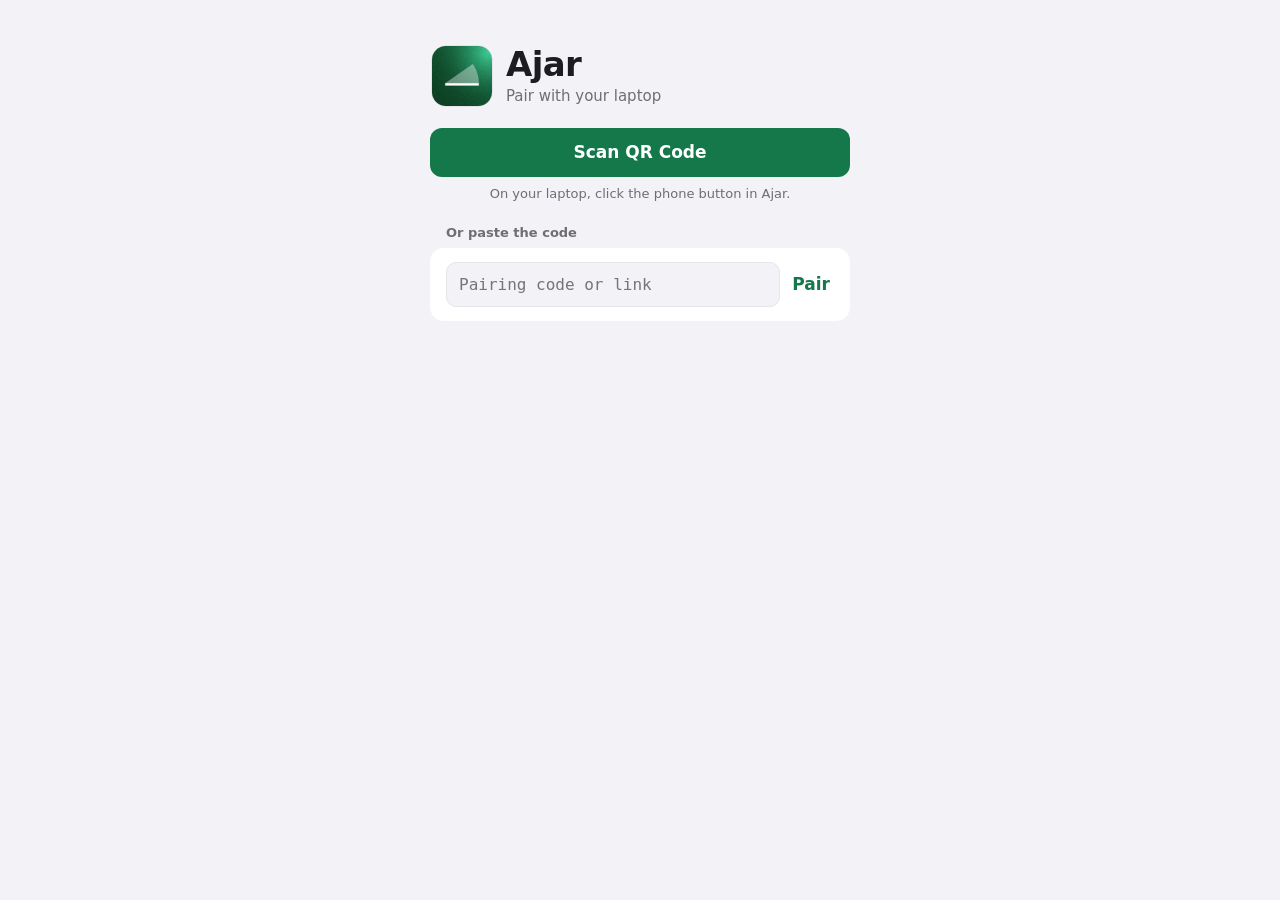
==== commit 8c82993c: "Phone page: one clear status card (Keeps working / Sleeps normally, never 'Close the lid'), mode swi" ====
--- a/remote/index.html
+++ b/remote/index.html
@@ -26,10 +26,10 @@
 button{font:inherit;color:inherit;touch-action:manipulation;cursor:pointer}
 .top{display:flex;align-items:flex-start;gap:12px;padding:8px 2px 14px}
 .who{flex:1;min-width:0}
-.name{font-size:26px;font-weight:700;letter-spacing:-.4px;line-height:1.15;overflow-wrap:anywhere}
+.name{font-size:27px;font-weight:700;letter-spacing:-.5px;line-height:1.15;overflow-wrap:anywhere}
 .iconbtn{margin-left:auto;margin-top:-2px;border:0;background:none;padding:6px;color:var(--sub);display:flex;flex:none}
 .hostline{display:flex;align-items:center;gap:6px;color:var(--sub);font-size:13px;margin:5px 0 0}
-#settings .hostline{margin:-2px 2px 4px}
+#settings .hostline,#apps .hostline{margin:-2px 2px 4px}
 .live{width:7px;height:7px;border-radius:50%;background:var(--ter);flex:none}
 .live.ok{background:var(--green)}
 .live.wait{background:var(--accent);animation:pulse 1s ease-in-out infinite alternate}
@@ -41,17 +41,11 @@
 .seg button{flex:1;border:0;background:transparent;font-size:15px;padding:7px 4px;border-radius:7px;transition:background .15s}
 .seg button.sel{background:var(--accent);color:#fff;font-weight:600}
 .explain{font-size:15px;margin:10px 2px 0}
-.outcome{display:flex;align-items:flex-start;gap:14px}
-.outcome .link{display:block;margin-top:6px}
-.outcome .t{flex:1;min-width:0}
 .sicon{flex:none;width:46px;height:46px;border-radius:13px;display:grid;place-items:center;background:var(--seg);color:var(--sub)}
 .sicon .i-laptop,.sicon.keeps .i-moon{display:none}
 .sicon.keeps .i-laptop{display:block}
 .sicon.keeps{background:var(--greenbg);color:var(--green)}
 .big{font-size:19px;font-weight:600;letter-spacing:-.2px;line-height:1.25}
-.outcome .sub{margin-top:2px}
-.battline{display:flex;align-items:center;gap:7px;color:var(--sub);font-size:14px;margin:-2px 16px 14px;font-variant-numeric:tabular-nums}
-.battline svg{flex:none}
 .lead{color:var(--sub);font-size:17px;margin:-4px 2px 18px}
 .sub{color:var(--sub);font-size:14px}
 .cap{color:var(--sub);font-size:13px;margin-top:6px;font-variant-numeric:tabular-nums}
@@ -93,11 +87,8 @@
 #cam{display:block;width:100%;aspect-ratio:1;object-fit:cover;border-radius:14px;background:#000;margin:0 0 12px}
 /* The mode sentence stays for screen readers; the segment labels and the line below say it on screen. */
 .explain.sr{position:absolute;width:1px;height:1px;overflow:hidden;clip:rect(0 0 0 0);white-space:nowrap}
-input[type=text]{width:100%;font:15px ui-monospace,SFMono-Regular,Menlo,monospace;padding:12px;border-radius:10px;border:1px solid var(--line);background:var(--bg);color:var(--text);-webkit-user-select:text;user-select:text}
+input[type=text]{width:100%;font:16px ui-monospace,SFMono-Regular,Menlo,monospace;padding:12px;border-radius:10px;border:1px solid var(--line);background:var(--bg);color:var(--text);-webkit-user-select:text;user-select:text}
 .err{color:var(--red);font-size:14px;margin:8px 0 0;min-height:1em}
-.tip{position:relative}
-.tip .close{position:absolute;right:10px;top:8px;border:0;background:none;color:var(--sub);font-size:22px;line-height:1;padding:4px}
-.tip h2{font-size:16px;margin:0 0 4px;padding-right:24px}
 .share{display:inline-block;width:15px;height:18px;vertical-align:-3px;margin:0 2px}
 .back{border:0;background:none;padding:0;color:var(--accent);font-size:17px;display:flex;align-items:center;gap:4px}
 .title{font-size:28px;font-weight:700;letter-spacing:-.4px;margin:6px 2px 8px}
@@ -110,12 +101,65 @@
 .list button.item:last-child{padding-bottom:0}
 .list button.item.danger{color:var(--red)}
 .list button.item.confirm{font-weight:600}
+/* Status card: Ajar green while it keeps the laptop working, plain while it sleeps normally. */
+.hero{position:relative;isolation:isolate;overflow:hidden;background:var(--card);border-radius:22px;padding:16px 18px 16px;margin:0 0 6px}
+.hero.keeps{color:#fff;background:radial-gradient(70% 80% at 92% 0%,rgba(63,214,156,.9),rgba(63,214,156,0) 72%),radial-gradient(50% 60% at 0% 100%,rgba(34,184,102,.45),rgba(34,184,102,0) 72%),linear-gradient(45deg,#08341a,#146c40)}
+.hero.keeps::after{content:"";position:absolute;inset:0;z-index:-1;pointer-events:none;opacity:.22;mix-blend-mode:overlay;background-image:url("data:image/svg+xml,%3Csvg xmlns='http://www.w3.org/2000/svg' width='220' height='220'%3E%3Cfilter id='n'%3E%3CfeTurbulence type='fractalNoise' baseFrequency='.9' numOctaves='2' stitchTiles='stitch'/%3E%3CfeColorMatrix values='0 0 0 0 .5 0 0 0 0 .5 0 0 0 0 .5 0 0 0 1.6 -.3'/%3E%3C/filter%3E%3Crect width='100%25' height='100%25' filter='url(%23n)'/%3E%3C/svg%3E")}
+.herohead{display:flex;align-items:center;justify-content:space-between;min-height:40px}
+.hero .sicon{width:40px;height:40px;border-radius:12px}
+.hero.keeps .sicon{background:rgba(255,255,255,.18);color:#fff}
+.hero .big{font-size:28px;font-weight:700;letter-spacing:-.5px;line-height:1.15;margin-top:14px}
+.hero .sub{font-size:15px;margin-top:3px}
+.hero.keeps .sub,.hero.keeps .herobatt,.hero.keeps .explain{color:rgba(255,255,255,.82)}
+.hero.keeps .warn{color:#fff;font-weight:600}
+.herobtn{border:0;border-radius:17px;padding:7px 14px;font-size:15px;font-weight:600;background:var(--seg);color:var(--accent)}
+.hero.keeps .herobtn{background:rgba(255,255,255,.2);color:#fff}
+.herobtn.confirm{background:var(--red)!important;color:#fff!important}
+.herobatt{display:flex;align-items:center;gap:8px;margin-top:16px;padding-top:12px;border-top:.5px solid var(--line);font-size:14px;color:var(--sub);font-variant-numeric:tabular-nums}
+.hero.keeps .herobatt{border-top-color:rgba(255,255,255,.2)}
+.hero .pills button{background:var(--seg)}
+.hero.keeps .pills button{background:rgba(255,255,255,.2);color:#fff}
+#modetext{margin:6px 16px 0}
+.row.first{border-top:0;padding-top:0;padding-bottom:0;min-height:22px}
+.row .v{color:var(--sub)}
+#approve.on{color:var(--orange);font-weight:600}
+/* Install screen */
+#install{padding-top:28px}
+#install h1{font-size:34px;font-weight:700;letter-spacing:-.6px;line-height:1.1;margin:0}
+#install .lead{color:var(--sub);font-size:15px;margin:2px 0 0}
+.steps{list-style:none;padding:4px 16px;margin:0 0 14px}
+.steps li{display:flex;align-items:center;gap:12px;padding:12px 0;border-top:1px solid var(--line);font-size:16px}
+.steps li:first-child{border-top:0}
+.steps .num{flex:none;width:26px;height:26px;border-radius:50%;background:var(--accent);color:#fff;font-size:14px;font-weight:600;display:grid;place-items:center}
+.steps svg{vertical-align:-3px;color:var(--accent)}
+.link.center{display:block;margin:0 auto;font-size:15px}
+/* Tab bar */
+#app{padding-bottom:calc(64px + env(safe-area-inset-bottom))}
+#tabbar{position:fixed;left:0;right:0;bottom:0;z-index:10;display:flex;padding:6px max(10px,env(safe-area-inset-right)) max(6px,env(safe-area-inset-bottom)) max(10px,env(safe-area-inset-left));
+  background:rgba(242,242,247,.86);background:color-mix(in srgb,var(--bg) 82%,transparent);-webkit-backdrop-filter:saturate(180%) blur(20px);backdrop-filter:saturate(180%) blur(20px);border-top:.5px solid var(--line)}
+#tabbar button{flex:1;border:0;background:none;color:var(--ter);display:flex;flex-direction:column;align-items:center;gap:3px;padding:3px 0;font-size:10.5px;font-weight:500;letter-spacing:.1px}
+#tabbar button svg{height:24px}
+#tabbar button.sel{color:var(--accent)}
+
 [hidden]{display:none!important}
 @media (prefers-reduced-motion:reduce){*{transition:none!important;animation:none!important}}
 </style>
 </head>
 <body>
 <main>
+  <!-- In a phone's browser tab: Ajar is meant to run from the Home Screen, full screen, without the browser's bars. -->
+  <section id="install" hidden>
+    <div class="pairbox">
+      <div class="pairhead">
+        <img class="appicon" src="apple-touch-icon.png" alt="" width="60" height="60">
+        <div><h1>Ajar</h1><p class="lead">Add it to your Home Screen</p></div>
+      </div>
+      <ol class="group steps" id="steps"></ol>
+      <p class="hint" id="installhint"></p>
+      <button class="link center" type="button" id="inbrowser">Continue in the browser</button>
+    </div>
+  </section>
+
   <!-- Shown until this phone has a pairing key. -->
   <section id="pair" hidden>
     <div class="pairbox">
@@ -144,64 +188,59 @@
         <div class="name" id="host">Laptop</div>
         <div class="hostline"><span class="live" id="live"></span><span class="conn" id="conn">Connecting…</span></div>
       </div>
-      <button class="iconbtn" id="more" aria-label="Settings">
-        <svg width="24" height="24" viewBox="0 0 24 24" fill="none" stroke="currentColor" stroke-width="1.7"><circle cx="12" cy="12" r="3"/><path d="M19.4 15a1.7 1.7 0 0 0 .3 1.8l.1.1a2 2 0 1 1-2.8 2.8l-.1-.1a1.7 1.7 0 0 0-1.8-.3 1.7 1.7 0 0 0-1 1.5V21a2 2 0 1 1-4 0v-.1a1.7 1.7 0 0 0-1.1-1.5 1.7 1.7 0 0 0-1.8.3l-.1.1a2 2 0 1 1-2.8-2.8l.1-.1a1.7 1.7 0 0 0 .3-1.8 1.7 1.7 0 0 0-1.5-1H3a2 2 0 1 1 0-4h.1a1.7 1.7 0 0 0 1.5-1.1 1.7 1.7 0 0 0-.3-1.8l-.1-.1a2 2 0 1 1 2.8-2.8l.1.1a1.7 1.7 0 0 0 1.8.3H9a1.7 1.7 0 0 0 1-1.5V3a2 2 0 1 1 4 0v.1a1.7 1.7 0 0 0 1 1.5 1.7 1.7 0 0 0 1.8-.3l.1-.1a2 2 0 1 1 2.8 2.8l-.1.1a1.7 1.7 0 0 0-.3 1.8V9a1.7 1.7 0 0 0 1.5 1H21a2 2 0 1 1 0 4h-.1a1.7 1.7 0 0 0-1.5 1z"/></svg>
-      </button>
     </header>
     <div id="toast" class="toast" role="alert" hidden></div>
 
-    <!-- Add to Home Screen tip: only in a browser tab, never inside the home-screen app. -->
-    <section id="tip" class="group tip" hidden>
-      <button class="close" id="tipclose" aria-label="Hide">×</button>
-      <h2>Keep this as an app</h2>
-      <div class="sub" id="tiptext"></div>
-    </section>
-
-    <!-- The main screen: the same three things, in the same words, as the panel on the laptop. -->
+
+    <!-- The main screen: what the laptop is doing, then the switch. -->
     <section id="home">
+      <div class="hero" id="statuscard" aria-live="polite">
+        <div class="herohead">
+          <div class="sicon" id="lidicon" aria-hidden="true">
+            <svg class="i-laptop" width="24" height="20" viewBox="0 0 26 22" fill="none" stroke="currentColor" stroke-width="1.9" stroke-linecap="round" stroke-linejoin="round"><rect x="4" y="3" width="18" height="12" rx="1.8"/><path d="M1.5 18.5h23"/></svg>
+            <svg class="i-moon" width="20" height="20" viewBox="0 0 24 24" fill="none" stroke="currentColor" stroke-width="1.9" stroke-linecap="round" stroke-linejoin="round"><path d="M20.5 14.6A8.5 8.5 0 0 1 9.4 3.5a8.5 8.5 0 1 0 11.1 11.1z"/></svg>
+          </div>
+          <button class="herobtn" id="sleepnow">Sleep Now</button>
+        </div>
+        <div class="big" id="headline">…</div>
+        <div class="sub" id="detail"></div>
+        <div id="warnings"></div>
+        <div class="pills" id="wakebox" hidden><button id="wakebtn">Wake It</button></div>
+        <p class="explain" id="waketext" hidden></p>
+        <div class="herobatt" id="batt" hidden>
+          <svg width="25" height="12" viewBox="0 0 25 12" aria-hidden="true"><rect x=".75" y=".75" width="21.5" height="10.5" rx="3" fill="none" stroke="currentColor" stroke-width="1.2" opacity=".5"/><rect id="battfill" x="2.5" y="2.5" width="18" height="7" rx="1.6" fill="currentColor"/><path d="M24 4.3v3.4" stroke="currentColor" stroke-width="1.6" stroke-linecap="round" opacity=".5"/></svg>
+          <span id="battext"></span>
+        </div>
+      </div>
+
+      <div class="sec">Keep awake</div>
       <div class="group" id="modecard">
         <div class="seg" role="radiogroup" aria-label="Keep awake">
           <button data-mode="off" role="radio">Off</button>
           <button data-mode="auto" role="radio">When Busy</button>
           <button data-mode="on" role="radio">Always</button>
         </div>
-        <p class="explain sr" id="modetext"></p>
         <div class="pills" id="timers" hidden>
           <button data-for="60">For 1 h</button>
           <button data-for="240">For 4 h</button>
           <button data-until="7">Until 7:00</button>
         </div>
       </div>
-
-      <div class="group" id="statuscard" aria-live="polite">
-        <div class="outcome">
-          <div class="sicon" id="lidicon" aria-hidden="true">
-            <svg class="i-laptop" width="26" height="22" viewBox="0 0 26 22" fill="none" stroke="currentColor" stroke-width="1.8" stroke-linecap="round" stroke-linejoin="round"><rect x="4" y="3" width="18" height="12" rx="1.8"/><path d="M1.5 18.5h23"/></svg>
-            <svg class="i-moon" width="22" height="22" viewBox="0 0 24 24" fill="none" stroke="currentColor" stroke-width="1.8" stroke-linecap="round" stroke-linejoin="round"><path d="M20.5 14.6A8.5 8.5 0 0 1 9.4 3.5a8.5 8.5 0 1 0 11.1 11.1z"/></svg>
-          </div>
-          <div class="t"><div class="big" id="headline">…</div><div class="sub" id="detail"></div>
-            <button class="link" id="sleepnow">Sleep Now</button></div>
-        </div>
-        <div id="warnings"></div>
-        <div class="pills" id="wakebox" hidden><button id="wakebtn">Wake It</button></div>
-        <p class="explain" id="waketext" hidden></p>
-      </div>
-
-      <div class="battline" id="batt" hidden>
-        <svg width="25" height="12" viewBox="0 0 25 12" aria-hidden="true"><rect x=".75" y=".75" width="21.5" height="10.5" rx="3" fill="none" stroke="currentColor" stroke-width="1.2" opacity=".5"/><rect id="battfill" x="2.5" y="2.5" width="18" height="7" rx="1.6" fill="currentColor"/><path d="M24 4.3v3.4" stroke="currentColor" stroke-width="1.6" stroke-linecap="round" opacity=".5"/></svg>
-        <span id="battext"></span>
-      </div>
+      <p class="foot" id="modetext"></p>
     </section>
 
-    <section id="settings" hidden>
-      <button class="back" id="settingsback"><svg width="12" height="20" viewBox="0 0 12 20" fill="none" stroke="currentColor" stroke-width="2.4" stroke-linecap="round" stroke-linejoin="round"><path d="M10 2 2 10l8 8"/></svg>Back</button>
-      <div class="title">Settings</div>
-      <div class="hostline"><span class="live"></span><span class="conn">Connecting…</span></div>
+    <!-- Apps tab: the same as the Mac panel's Apps tab. -->
+    <section id="apps" hidden>
+      <div class="title">Apps</div>
 
       <div class="sec">Keeps it awake</div>
       <div class="group" id="agents"></div>
       <div class="sec">Also while these run</div>
       <div class="group" id="watch"></div>
+
+      <div class="sec">Agent permissions</div>
+      <div class="group"><div class="row first"><span>Approve everything</span><span class="v" id="approve">Off</span></div></div>
+      <p class="foot">Claude Code and Codex run without asking while it's on. Only the laptop can switch it, in Settings › Agents.</p>
 
       <div class="sec">With the lid closed</div>
       <div class="group">
@@ -212,6 +251,10 @@
         </div>
         <div class="cap" id="presetdetail"></div>
       </div>
+    </section>
+
+    <section id="settings" hidden>
+      <div class="title">Settings</div>
 
       <div id="savingsbox" hidden>
         <div class="sec">Measure the savings</div>
@@ -228,6 +271,16 @@
       </div>
       <p class="foot"><span id="updated">Not updated yet</span>. End-to-end encrypted.</p>
     </section>
+
+    <!-- iOS-style tab bar: Now and Apps match the Mac panel's tabs. -->
+    <nav id="tabbar" role="tablist" aria-label="Sections">
+      <button data-nav="now" role="tab" aria-selected="true" class="sel" id="tab-now">
+        <svg width="26" height="22" viewBox="0 0 26 22" fill="none" stroke="currentColor" stroke-width="1.8" stroke-linecap="round" stroke-linejoin="round"><rect x="4" y="3" width="18" height="12" rx="1.8"/><path d="M1.5 18.5h23"/></svg><span>Now</span></button>
+      <button data-nav="apps" role="tab" aria-selected="false" id="tab-apps">
+        <svg width="22" height="22" viewBox="0 0 22 22" fill="none" stroke="currentColor" stroke-width="1.8"><rect x="2.5" y="2.5" width="7" height="7" rx="2"/><rect x="12.5" y="2.5" width="7" height="7" rx="2"/><rect x="2.5" y="12.5" width="7" height="7" rx="2"/><rect x="12.5" y="12.5" width="7" height="7" rx="2"/></svg><span>Apps</span></button>
+      <button data-nav="settings" role="tab" aria-selected="false" id="tab-settings">
+        <svg width="22" height="22" viewBox="0 0 24 24" fill="none" stroke="currentColor" stroke-width="1.7"><circle cx="12" cy="12" r="3"/><path d="M19.4 15a1.7 1.7 0 0 0 .3 1.8l.1.1a2 2 0 1 1-2.8 2.8l-.1-.1a1.7 1.7 0 0 0-1.8-.3 1.7 1.7 0 0 0-1 1.5V21a2 2 0 1 1-4 0v-.1a1.7 1.7 0 0 0-1.1-1.5 1.7 1.7 0 0 0-1.8.3l-.1.1a2 2 0 1 1-2.8-2.8l.1-.1a1.7 1.7 0 0 0 .3-1.8 1.7 1.7 0 0 0-1.5-1H3a2 2 0 1 1 0-4h.1a1.7 1.7 0 0 0 1.5-1.1 1.7 1.7 0 0 0-.3-1.8l-.1-.1a2 2 0 1 1 2.8-2.8l.1.1a1.7 1.7 0 0 0 1.8.3H9a1.7 1.7 0 0 0 1-1.5V3a2 2 0 1 1 4 0v.1a1.7 1.7 0 0 0 1 1.5 1.7 1.7 0 0 0 1.8-.3l.1-.1a2 2 0 1 1 2.8 2.8l-.1.1a1.7 1.7 0 0 0-.3 1.8V9a1.7 1.7 0 0 0 1.5 1H21a2 2 0 1 1 0 4h-.1a1.7 1.7 0 0 0-1.5 1z"/></svg><span>Settings</span></button>
+    </nav>
   </div>
 </main>
 <script>
@@ -508,8 +561,7 @@
   ["Screen and power", ["screen", "low_power", "pause_simulators", "shut_down_simulators", "pause_background_audio"], "Dark means no password when you open the lid."],
   ["Sleep & Safety", ["sleep_when_done", "quiet_minutes", "battery_floor", "only_on_power", "heat_guard"], "The battery limit and heat guard can only be loosened on the laptop."],
   ["Keep Awake For", ["claude_app", "downloads"], "Agents are found on their own."],
-  ["Notifications", ["notify_done", "done_chime", "ntfy_topic"], ""],
-  ["On the Laptop", ["menubar", "appearance", "live_lid_icon", "notch_island", "show_in_dock", "hotkey"], ""],
+  ["Notifications", ["notify_done", "done_chime"], ""],
 ];
 const SETTING_LABELS = {
   screen: "Screen", low_power: "Low Power Mode", pause_simulators: "Pause simulators and previews",
@@ -618,12 +670,15 @@
   }
 }
 
-function openSettings(on) {
-  $("home").hidden = on;
-  document.querySelector("header.top").hidden = on; $("tip").hidden = on || standalone || !!store.get("ajar.tipHidden");
-  $("settings").hidden = !on;
+// Three tabs, like an iOS app: Now (the main screen), Apps, Settings.
+function showTab(t) {
+  $("home").hidden = t !== "now";
+  document.querySelector("header.top").hidden = t !== "now";
+  $("apps").hidden = t !== "apps";
+  $("settings").hidden = t !== "settings";
+  document.querySelectorAll("#tabbar button").forEach(b => { const on = b.dataset.nav === t; b.classList.toggle("sel", on); b.setAttribute("aria-selected", String(on)); });
   window.scrollTo(0, 0);
-  if (on) send("schema");
+  if (t === "settings") send("schema");
 }
 
 const PRESET_DETAIL = { longest: "Pauses other apps until you open the lid", balanced: "Slows other apps", speed: "Leaves apps alone" };
@@ -633,7 +688,7 @@
 const clock = at => new Date(at).toLocaleTimeString([], { hour: "2-digit", minute: "2-digit" });
 
 // One plain sentence under the mode switch, in the Mac panel's words.
-const MODE_TEXT = { off: "Sleeps like normal when you close the lid.", auto: "Stays awake while your AI agents work, then sleeps.", on: "Stays awake until you turn it off." };
+const MODE_TEXT = { off: "Sleeps like any laptop.", auto: "Stays awake while your AI agents work, then sleeps.", on: "Stays awake until you turn it off." };
 function modeText(mode) {
   let u = mode === "on" && state && state.mode === "on" ? state.alwaysUntil : null;
   if (typeof u === "number") u = clock(u < 1e12 ? u * 1000 : u);   // a time stamp; laptops send the words as a rule
@@ -688,9 +743,13 @@
   if (fresh) wakeAnswered();   // it answered, so it's awake
   store.set("ajar.last", JSON.stringify({ p, at }));
   text("host", p.host || "Laptop");
-  text("headline", p.headline);
+  // Plain state, the same words on every laptop version: it keeps working, or it sleeps.
+  text("headline", p.keeps ? "Keeps working" : p.lidClosed ? "Going to sleep" : "Sleeps normally");
   text("detail", p.detail);
   $("lidicon").classList.toggle("keeps", !!p.keeps);
+  $("statuscard").classList.toggle("keeps", !!p.keeps);
+  text("approve", p.autoApprove ? "On" : "Off");
+  $("approve").classList.toggle("on", !!p.autoApprove);
   showMode(p.mode);
   // Same as the Mac: Sleep Now while it's holding the laptop awake (and not set to Always).
   show("sleepnow", p.holding && p.mode !== "on");
@@ -769,13 +828,20 @@
   });
 }
 
-function showTip() {
-  if (standalone || store.get("ajar.tipHidden")) return;
-  const share = '<svg class="share" viewBox="0 0 15 18" aria-label="Share"><path d="M7.5 1v10M4 4.5 7.5 1 11 4.5M3 7.5H1.5v9h12v-9H12" fill="none" stroke="currentColor" stroke-width="1.5" stroke-linecap="round" stroke-linejoin="round"/></svg>';
-  $("tiptext").innerHTML = ios
-    ? `Tap ${share} Share in Safari, then <b>Add to Home Screen</b> and keep <b>Open as Web App</b> on. Ajar then opens full screen like an app, without Safari's bars.`
-    : `Open the browser menu <b>⋮</b>, then <b>Add to Home screen</b> (or <b>Install app</b>). Ajar then opens full screen like an app.`;
-  $("tip").hidden = false;
+// Ajar is meant to be opened from the Home Screen, where it runs full screen like an app. In a phone's browser tab
+// (Safari's bars always show there) it asks for that first, once per visit; "Continue in the browser" skips it.
+const phone = ios || /Android/i.test(navigator.userAgent);
+let inBrowser = false;
+try { inBrowser = sessionStorage.getItem("ajar.inBrowser") === "1"; } catch (_) {}
+const needsInstall = () => phone && !standalone && !inBrowser;
+function showInstall() {
+  const share = '<svg width="15" height="18" viewBox="0 0 15 18" aria-hidden="true"><path d="M7.5 1v10M4 4.5 7.5 1 11 4.5M3 7.5H1.5v9h12v-9H12" fill="none" stroke="currentColor" stroke-width="1.6" stroke-linecap="round" stroke-linejoin="round"/></svg>';
+  const steps = ios
+    ? [`Tap ${share} <b>Share</b> in Safari's bar`, "Tap <b>Add to Home Screen</b>", "Keep <b>Open as Web App</b> on, then tap <b>Add</b>"]
+    : ["Open the browser menu <b>⋮</b>", "Tap <b>Add to Home screen</b> or <b>Install app</b>", "Confirm with <b>Add</b>"];
+  $("steps").innerHTML = steps.map((t, i) => `<li><span class="num">${i + 1}</span><span>${t}</span></li>`).join("");
+  text("installhint", key ? "Then open Ajar from your Home Screen. It stays paired." : "Then open Ajar from your Home Screen and pair it there.");
+  $("pair").hidden = true; $("app").hidden = true; $("install").hidden = false;
 }
 
 async function begin(k, s) {
@@ -790,7 +856,7 @@
   $("app").hidden = false;
   // The last status this phone saw, with the time it came, until the laptop answers (older pages saved just the panel).
   try { const last = JSON.parse(store.get("ajar.last") || "null"); if (last) last.p ? render(last.p, last.at || null) : render(last, null); } catch (_) {}
-  showTip();
+  if (needsInstall()) showInstall();
   refresh(true);
   return true;
 }
@@ -813,8 +879,7 @@
     if (b.dataset.mode === "off") confirmTap(b, "Tap again", () => { showMode("off"); tap("mode", { mode: "off" }); });
     else b.addEventListener("click", () => { showMode(b.dataset.mode); tap("mode", { mode: b.dataset.mode }); });
   });
-  $("more").addEventListener("click", () => openSettings(true));
-  $("settingsback").addEventListener("click", () => openSettings(false));
+  document.querySelectorAll("#tabbar button").forEach(b => b.addEventListener("click", () => showTab(b.dataset.nav)));
   // Keep it fresh while it's on screen without spending the relay's daily allowance: every tap's answer already
   // brings the status, so ask by itself only when nothing has been sent for 2 minutes.
   setInterval(() => { if (key && !document.hidden && !pending && Date.now() - lastSent > REFRESH_MS) refresh(); }, 5000);
@@ -825,7 +890,11 @@
   $("wakebtn").addEventListener("click", wakeLaptop);
   $("refresh").addEventListener("click", () => send("panel", {}, { force: true }));
   $("measure").addEventListener("click", async () => { await send("power_test"); setTimeout(() => refresh(true), 3000); });
-  $("tipclose").addEventListener("click", () => { store.set("ajar.tipHidden", "1"); $("tip").hidden = true; });
+  $("inbrowser").addEventListener("click", () => {
+    inBrowser = true; try { sessionStorage.setItem("ajar.inBrowser", "1"); } catch (_) {}
+    $("install").hidden = true;
+    if (key) $("app").hidden = false; else $("pair").hidden = false;
+  });
   let copied = null;
   $("copycode").addEventListener("click", async () => {
     // The same form the paste box takes, server included, so it pairs another phone as is.
@@ -891,7 +960,7 @@
   const k = store.get("ajar.k");
   if (k && await begin(k, parsePairing("s=" + (store.get("ajar.s") || "")).s)) return;
   // 3. Not paired yet.
-  $("pair").hidden = false;
+  if (needsInstall()) showInstall(); else $("pair").hidden = false;
 }
 start();
 </script>
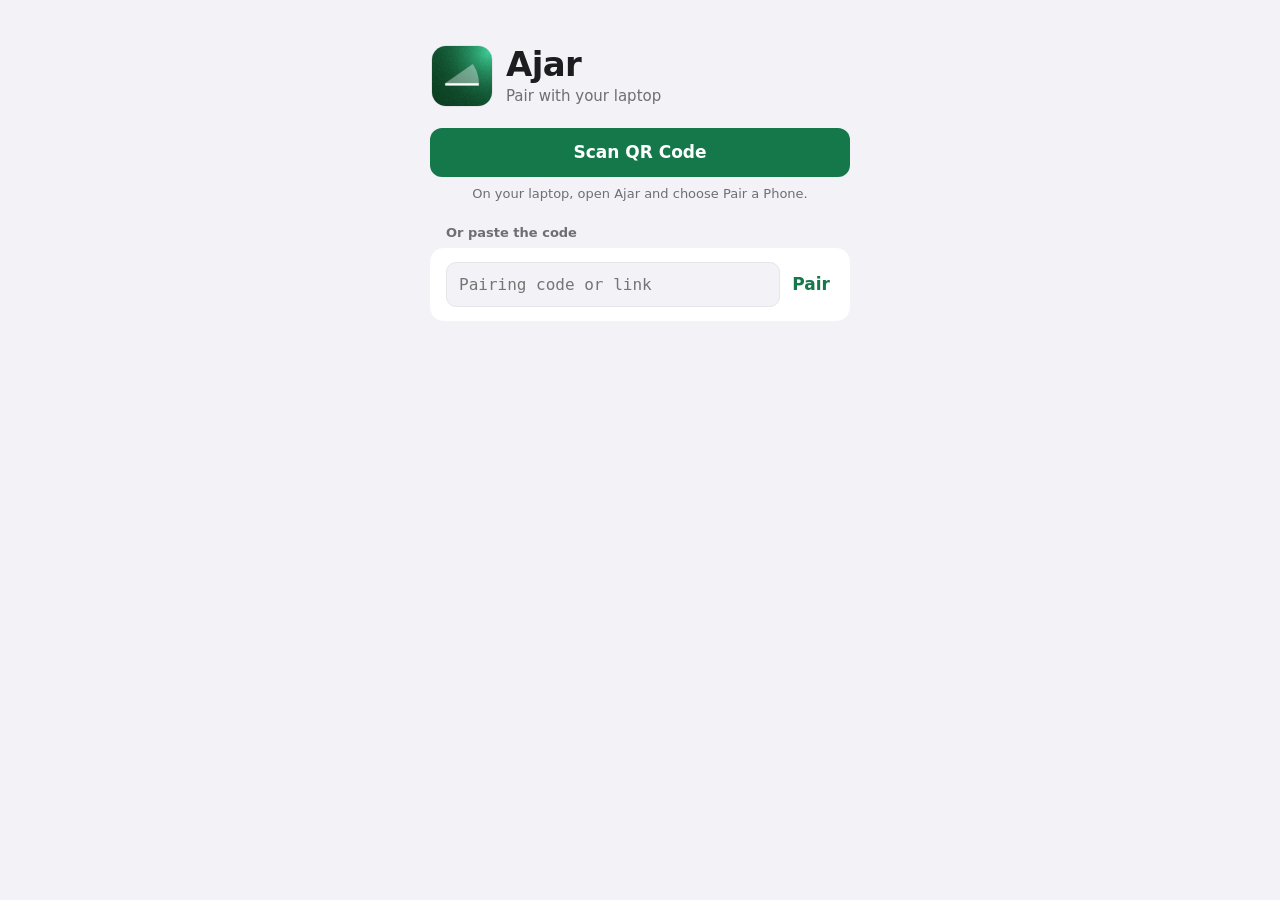
==== commit 94c3c610: "Phone page: honest preset text, Wake It only when check-ins are on, pairing hint for every laptop, U" ====
--- a/remote/index.html
+++ b/remote/index.html
@@ -172,7 +172,7 @@
         <video id="cam" playsinline muted autoplay></video>
         <button class="btn" type="button" id="scanstop">Cancel</button>
       </div>
-      <p class="hint">On your laptop, click the phone button in Ajar.</p>
+      <p class="hint">On your laptop, open Ajar and choose Pair a Phone.</p>
       <div class="sec">Or paste the code</div>
       <form id="pairform" class="group" autocomplete="off">
         <input type="text" id="code" placeholder="Pairing code or link" aria-label="Pairing code or link" autocapitalize="off" autocorrect="off" spellcheck="false">
@@ -681,11 +681,18 @@
   if (t === "settings") send("schema");
 }
 
-const PRESET_DETAIL = { longest: "Pauses other apps until you open the lid", balanced: "Slows other apps", speed: "Leaves apps alone" };
+const PRESET_DETAIL = { longest: "Pauses chat and background apps; music and calls keep going", balanced: "Slows background apps", speed: "Leaves apps alone" };
 function show(id, on) { $(id).hidden = !on; }
 function text(id, t) { $(id).textContent = t || ""; }
 
 const clock = at => new Date(at).toLocaleTimeString([], { hour: "2-digit", minute: "2-digit" });
+// "09:41" today, "Mon 09:41" within the week, a date before that.
+const when = at => {
+  const d = new Date(at), now = new Date();
+  if (d.toDateString() === now.toDateString()) return clock(at);
+  if (now - d < 6 * 864e5) return d.toLocaleDateString([], { weekday: "short" }) + " " + clock(at);
+  return d.toLocaleDateString([], { day: "numeric", month: "short" }) + " " + clock(at);
+};
 
 // One plain sentence under the mode switch, in the Mac panel's words.
 const MODE_TEXT = { off: "Sleeps like any laptop.", auto: "Stays awake while your AI agents work, then sleeps.", on: "Stays awake until you turn it off." };
@@ -713,7 +720,8 @@
 /* Waking a sleeping laptop: the "wake" waits at the relay until the laptop's next check-in (if they're on). */
 let wakeSentAt = 0, wakePoll = null;
 function asleepHint() {
-  show("wakebox", !wakeSentAt);
+  // A wake only reaches a sleeping laptop at a check-in, so the button shows only when those are on.
+  show("wakebox", !wakeSentAt && !!(state && state.checkIn));
   const every = state && state.checkIn;
   const t = wakeSentAt
     ? "Sent. It wakes at its next check-in" + (every ? " (within " + every + " min)" : "") + " and stays awake for an hour."
@@ -776,7 +784,7 @@
   if (!watch.length) empty(wl, "Busy apps on the laptop show up here.");
   watch.forEach(a => wl.appendChild(toggleRow(a.name, null, a.on, ev => tap("watch", { app: a.id, remove: !ev.target.checked }))));
   renderSavings(p);
-  text("updated", at ? "Updated " + clock(at) : "Not updated yet");
+  text("updated", at ? "Updated " + when(at) : "Not updated yet");
 }
 
 const SAVING_NAMES = [["screen_off", "Screen fully off"], ["screen", "Screen off (locks)"], ["low_power", "Low Power Mode"],
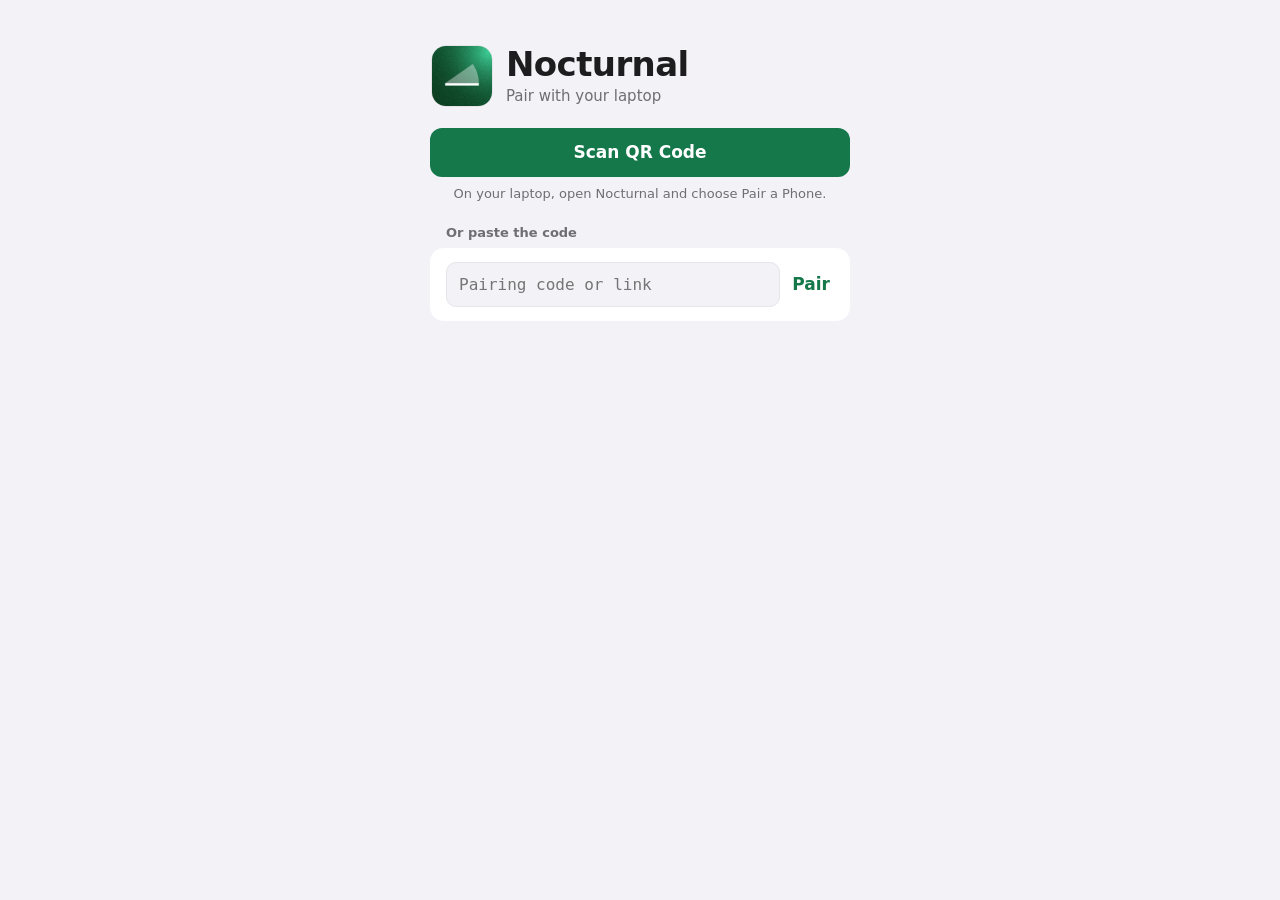
==== commit e5684e2d: "Renamed to Nocturnal: site, phone page, downloads Co-Authored-By: Claude Opus 5.5 <noreply@anthropic" ====
--- a/remote/index.html
+++ b/remote/index.html
@@ -5,7 +5,7 @@
 <meta name="viewport" content="width=device-width,initial-scale=1,viewport-fit=cover">
 <meta name="apple-mobile-web-app-capable" content="yes">
 <meta name="mobile-web-app-capable" content="yes">
-<meta name="apple-mobile-web-app-title" content="Ajar">
+<meta name="apple-mobile-web-app-title" content="Nocturnal">
 <meta name="apple-mobile-web-app-status-bar-style" content="default">
 <meta name="theme-color" content="#f2f2f7" media="(prefers-color-scheme: light)">
 <meta name="theme-color" content="#000000" media="(prefers-color-scheme: dark)">
@@ -14,9 +14,9 @@
 <link rel="manifest" href="manifest.webmanifest">
 <link rel="apple-touch-icon" href="apple-touch-icon.png">
 <link rel="icon" href="icon-192.png">
-<title>Ajar Remote</title>
+<title>Nocturnal Remote</title>
 <style>
-/* Mirrors Ajar's Mac panel: system font, Ajar green, grouped rows, the same order and words. */
+/* Mirrors Nocturnal's Mac panel: system font, Nocturnal green, grouped rows, the same order and words. */
 :root{--bg:#f2f2f7;--card:#fff;--text:#1d1d1f;--sub:#6e6e73;--ter:#aeaeb2;--line:#e5e5ea;--accent:#15784a;--green:#1fa868;--seg:#e3e3e8;--orange:#c45500;--red:#d70015;--greenbg:rgba(31,168,104,.14);color-scheme:light}
 @media (prefers-color-scheme:dark){:root{--bg:#000;--card:#1c1c1e;--text:#f5f5f7;--sub:#98989d;--ter:#636366;--line:#2c2c2e;--accent:#30bb81;--green:#30bb81;--seg:#2c2c2e;--orange:#ff9f0a;--red:#ff453a;--greenbg:rgba(48,187,129,.18);color-scheme:dark}}
 *{box-sizing:border-box;-webkit-tap-highlight-color:transparent}
@@ -101,7 +101,7 @@
 .list button.item:last-child{padding-bottom:0}
 .list button.item.danger{color:var(--red)}
 .list button.item.confirm{font-weight:600}
-/* Status card: Ajar green while it keeps the laptop working, plain while it sleeps normally. */
+/* Status card: Nocturnal green while it keeps the laptop working, plain while it sleeps normally. */
 .hero{position:relative;isolation:isolate;overflow:hidden;background:var(--card);border-radius:22px;padding:16px 18px 16px;margin:0 0 6px}
 .hero.keeps{color:#fff;background:radial-gradient(70% 80% at 92% 0%,rgba(63,214,156,.9),rgba(63,214,156,0) 72%),radial-gradient(50% 60% at 0% 100%,rgba(34,184,102,.45),rgba(34,184,102,0) 72%),linear-gradient(45deg,#08341a,#146c40)}
 .hero.keeps::after{content:"";position:absolute;inset:0;z-index:-1;pointer-events:none;opacity:.22;mix-blend-mode:overlay;background-image:url("data:image/svg+xml,%3Csvg xmlns='http://www.w3.org/2000/svg' width='220' height='220'%3E%3Cfilter id='n'%3E%3CfeTurbulence type='fractalNoise' baseFrequency='.9' numOctaves='2' stitchTiles='stitch'/%3E%3CfeColorMatrix values='0 0 0 0 .5 0 0 0 0 .5 0 0 0 0 .5 0 0 0 1.6 -.3'/%3E%3C/filter%3E%3Crect width='100%25' height='100%25' filter='url(%23n)'/%3E%3C/svg%3E")}
@@ -147,12 +147,12 @@
 </head>
 <body>
 <main>
-  <!-- In a phone's browser tab: Ajar is meant to run from the Home Screen, full screen, without the browser's bars. -->
+  <!-- In a phone's browser tab: Nocturnal is meant to run from the Home Screen, full screen, without the browser's bars. -->
   <section id="install" hidden>
     <div class="pairbox">
       <div class="pairhead">
         <img class="appicon" src="apple-touch-icon.png" alt="" width="60" height="60">
-        <div><h1>Ajar</h1><p class="lead">Add it to your Home Screen</p></div>
+        <div><h1>Nocturnal</h1><p class="lead">Add it to your Home Screen</p></div>
       </div>
       <ol class="group steps" id="steps"></ol>
       <p class="hint" id="installhint"></p>
@@ -165,14 +165,14 @@
     <div class="pairbox">
       <div class="pairhead">
         <img class="appicon" src="apple-touch-icon.png" alt="" width="60" height="60">
-        <div><h1>Ajar</h1><p class="lead">Pair with your laptop</p></div>
+        <div><h1>Nocturnal</h1><p class="lead">Pair with your laptop</p></div>
       </div>
       <button class="btn primary" type="button" id="scanbtn">Scan QR Code</button>
       <div id="scanner" hidden>
         <video id="cam" playsinline muted autoplay></video>
         <button class="btn" type="button" id="scanstop">Cancel</button>
       </div>
-      <p class="hint">On your laptop, open Ajar and choose Pair a Phone.</p>
+      <p class="hint">On your laptop, open Nocturnal and choose Pair a Phone.</p>
       <div class="sec">Or paste the code</div>
       <form id="pairform" class="group" autocomplete="off">
         <input type="text" id="code" placeholder="Pairing code or link" aria-label="Pairing code or link" autocapitalize="off" autocorrect="off" spellcheck="false">
@@ -285,7 +285,7 @@
 </main>
 <script>
 "use strict";
-// Same protocol as Ajar on the laptop (Remote.swift / remote.rs): AES-256-GCM with the topic name as associated
+// Same protocol as Nocturnal on the laptop (Remote.swift / remote.rs): AES-256-GCM with the topic name as associated
 // data; both topic names are derived from the key, so the key is the only secret and it never leaves this phone.
 const enc = new TextEncoder(), dec = new TextDecoder();
 const b64u = {
@@ -343,7 +343,7 @@
 
 async function topic(label, raw) {
   const d = await crypto.subtle.digest("SHA-256", new Uint8Array([...enc.encode(label), ...raw]));
-  return "ajar-" + hex(d).slice(0, 24);
+  return "nocturnal-" + hex(d).slice(0, 24);
 }
 
 async function seal(topicName, obj) {
@@ -513,7 +513,7 @@
     if (text) {
       const { k, s } = parsePairing(text);
       if (k && keyBytes(k)) { stopScan(); save(k, s); await begin(k, s); return; }
-      if (!warned) { warned = true; $("pairerr").textContent = "That QR code isn't from Ajar. Point at the one in Ajar's Settings › Phone."; }
+      if (!warned) { warned = true; $("pairerr").textContent = "That QR code isn't from Nocturnal. Point at the one in Nocturnal's Settings › Phone."; }
     }
     scanTimer = setTimeout(tick, 120);
   };
@@ -555,7 +555,7 @@
 
 function empty(el, text) { const e = document.createElement("div"); e.className = "empty"; e.textContent = text; el.appendChild(e); }
 
-// Settings page: every setting the laptop reports, grouped like Ajar's Settings on the Mac. Values and choices
+// Settings page: every setting the laptop reports, grouped like Nocturnal's Settings on the Mac. Values and choices
 // come from the laptop (the same table its AI tools use); only the words live here.
 const SETTING_GROUPS = [
   ["Screen and power", ["screen", "low_power", "pause_simulators", "shut_down_simulators", "pause_background_audio"], "Dark means no password when you open the lid."],
@@ -726,7 +726,7 @@
   const t = wakeSentAt
     ? "Sent. It wakes at its next check-in" + (every ? " (within " + every + " min)" : "") + " and stays awake for an hour."
     : every ? "If it's asleep, it checks for a wake every " + every + " min."
-            : "To wake it from here, turn on “Check for a wake from your phone” in Ajar's settings on the laptop.";
+            : "To wake it from here, turn on “Check for a wake from your phone” in Nocturnal's settings on the laptop.";
   text("waketext", t); show("waketext", true);
 }
 function wakeAnswered() {
@@ -749,7 +749,7 @@
   const fresh = at && at > (stateAt || 0) && Date.now() - at < 60000;   // a new answer, not a redraw of the last one
   state = p; stateAt = at;
   if (fresh) wakeAnswered();   // it answered, so it's awake
-  store.set("ajar.last", JSON.stringify({ p, at }));
+  store.set("nocturnal.last", JSON.stringify({ p, at }));
   text("host", p.host || "Laptop");
   // Plain state, the same words on every laptop version: it keeps working, or it sleeps.
   text("headline", p.keeps ? "Keeps working" : p.lidClosed ? "Going to sleep" : "Sleeps normally");
@@ -808,7 +808,7 @@
     if (p.powerTestAborted) empty(el, "Last measurement stopped: " + String(p.powerTestAborted).replace(/\.$/, "") + ".");
     if (has) {
       if ("total" in s || unclear.includes("total")) {
-        row("All of Ajar's savings", unclear.includes("total") ? "unclear" : s.total >= 0.05 ? "saves " + s.total.toFixed(1) + " W" : "≈0 W");
+        row("All of Nocturnal's savings", unclear.includes("total") ? "unclear" : s.total >= 0.05 ? "saves " + s.total.toFixed(1) + " W" : "≈0 W");
         if (s.closed_without && s.closed_with && !unclear.includes("total"))
           row("Lid shut, without → with", s.closed_without.toFixed(1) + " → " + s.closed_with.toFixed(1) + " W");
         if (unclear.includes("total")) empty(el, "Too much changed while measuring. Try again when it's quieter.");
@@ -836,11 +836,11 @@
   });
 }
 
-// Ajar is meant to be opened from the Home Screen, where it runs full screen like an app. In a phone's browser tab
+// Nocturnal is meant to be opened from the Home Screen, where it runs full screen like an app. In a phone's browser tab
 // (Safari's bars always show there) it asks for that first, once per visit; "Continue in the browser" skips it.
 const phone = ios || /Android/i.test(navigator.userAgent);
 let inBrowser = false;
-try { inBrowser = sessionStorage.getItem("ajar.inBrowser") === "1"; } catch (_) {}
+try { inBrowser = sessionStorage.getItem("nocturnal.inBrowser") === "1"; } catch (_) {}
 const needsInstall = () => phone && !standalone && !inBrowser;
 function showInstall() {
   const share = '<svg width="15" height="18" viewBox="0 0 15 18" aria-hidden="true"><path d="M7.5 1v10M4 4.5 7.5 1 11 4.5M3 7.5H1.5v9h12v-9H12" fill="none" stroke="currentColor" stroke-width="1.6" stroke-linecap="round" stroke-linejoin="round"/></svg>';
@@ -848,7 +848,7 @@
     ? [`Tap ${share} <b>Share</b> in Safari's bar`, "Tap <b>Add to Home Screen</b>", "Keep <b>Open as Web App</b> on, then tap <b>Add</b>"]
     : ["Open the browser menu <b>⋮</b>", "Tap <b>Add to Home screen</b> or <b>Install app</b>", "Confirm with <b>Add</b>"];
   $("steps").innerHTML = steps.map((t, i) => `<li><span class="num">${i + 1}</span><span>${t}</span></li>`).join("");
-  text("installhint", key ? "Then open Ajar from your Home Screen. It stays paired." : "Then open Ajar from your Home Screen and pair it there.");
+  text("installhint", key ? "Then open Nocturnal from your Home Screen. It stays paired." : "Then open Nocturnal from your Home Screen and pair it there.");
   $("pair").hidden = true; $("app").hidden = true; $("install").hidden = false;
 }
 
@@ -858,29 +858,29 @@
   keyText = k;
   server = s || DEFAULT_SERVER;
   key = await crypto.subtle.importKey("raw", raw, "AES-GCM", false, ["encrypt", "decrypt"]);
-  cmdTopic = await topic("ajar/cmd/v1", raw);
-  replyTopic = await topic("ajar/reply/v1", raw);
+  cmdTopic = await topic("nocturnal/cmd/v1", raw);
+  replyTopic = await topic("nocturnal/reply/v1", raw);
   $("pair").hidden = true;
   $("app").hidden = false;
   // The last status this phone saw, with the time it came, until the laptop answers (older pages saved just the panel).
-  try { const last = JSON.parse(store.get("ajar.last") || "null"); if (last) last.p ? render(last.p, last.at || null) : render(last, null); } catch (_) {}
+  try { const last = JSON.parse(store.get("nocturnal.last") || "null"); if (last) last.p ? render(last.p, last.at || null) : render(last, null); } catch (_) {}
   if (needsInstall()) showInstall();
   refresh(true);
   return true;
 }
 
 function save(k, s) {
-  if (store.get("ajar.k") !== k) store.del("ajar.last");   // another laptop: don't show the old one's status
-  store.set("ajar.k", k);
-  store.del("ajar.unpaired");
-  if (s) store.set("ajar.s", s); else store.del("ajar.s");
+  if (store.get("nocturnal.k") !== k) store.del("nocturnal.last");   // another laptop: don't show the old one's status
+  store.set("nocturnal.k", k);
+  store.del("nocturnal.unpaired");
+  if (s) store.set("nocturnal.s", s); else store.del("nocturnal.s");
   // In a browser tab, keep the key in the address too: Add to Home Screen saves this address in the icon, so
   // the app re-pairs itself on every launch even if the phone ever clears the page's storage.
   if (!standalone) { try { history.replaceState(null, "", "#k=" + k + (s ? "&s=" + encodeURIComponent(s) : "")); } catch (_) {} }
 }
 
 async function start() {
-  if (!window.crypto || !crypto.subtle) { $("pair").hidden = false; $("pairerr").textContent = "This browser can't do the encryption Ajar needs. Open the page in Safari or Chrome."; return; }
+  if (!window.crypto || !crypto.subtle) { $("pair").hidden = false; $("pairerr").textContent = "This browser can't do the encryption Nocturnal needs. Open the page in Safari or Chrome."; return; }
 
   const pick = (attr, b) => document.querySelectorAll(`[${attr}]`).forEach(x => x.classList.toggle("sel", x === b));   // answer the tap at once
   document.querySelectorAll("[data-mode]").forEach(b => {
@@ -899,7 +899,7 @@
   $("refresh").addEventListener("click", () => send("panel", {}, { force: true }));
   $("measure").addEventListener("click", async () => { await send("power_test"); setTimeout(() => refresh(true), 3000); });
   $("inbrowser").addEventListener("click", () => {
-    inBrowser = true; try { sessionStorage.setItem("ajar.inBrowser", "1"); } catch (_) {}
+    inBrowser = true; try { sessionStorage.setItem("nocturnal.inBrowser", "1"); } catch (_) {}
     $("install").hidden = true;
     if (key) $("app").hidden = false; else $("pair").hidden = false;
   });
@@ -922,8 +922,8 @@
     }
     clearTimeout(unpairArmed);
     closeStream();
-    ["ajar.k", "ajar.s", "ajar.last"].forEach(store.del);
-    store.set("ajar.unpaired", "1");   // so the home-screen icon's saved link doesn't pair it again on the next launch
+    ["nocturnal.k", "nocturnal.s", "nocturnal.last"].forEach(store.del);
+    store.set("nocturnal.unpaired", "1");   // so the home-screen icon's saved link doesn't pair it again on the next launch
     location.replace(location.pathname);
   });
   // In the background the open connection is closed (iPhone would drop it anyway). Back on screen: reopen it, which
@@ -941,7 +941,7 @@
   $("pairform").addEventListener("submit", async e => {
     e.preventDefault();
     const { k, s } = parsePairing($("code").value);
-    if (!k || !keyBytes(k)) { $("pairerr").textContent = "That doesn't look like an Ajar pairing code."; return; }
+    if (!k || !keyBytes(k)) { $("pairerr").textContent = "That doesn't look like an Nocturnal pairing code."; return; }
     save(k, s);
     $("pairerr").textContent = "";
     await begin(k, s);
@@ -954,19 +954,19 @@
   //    an unpair made in the app since.
   const fromLink = parsePairing(location.hash.slice(1));
   if (fromLink.k && keyBytes(fromLink.k)) {
-    const stored = store.get("ajar.k");
-    const stale = standalone && fromLink.k === store.get("ajar.linkApplied") &&
-      (store.get("ajar.unpaired") === "1" || (!!stored && stored !== fromLink.k));
+    const stored = store.get("nocturnal.k");
+    const stale = standalone && fromLink.k === store.get("nocturnal.linkApplied") &&
+      (store.get("nocturnal.unpaired") === "1" || (!!stored && stored !== fromLink.k));
     if (standalone) { try { history.replaceState(null, "", location.pathname); } catch (_) {} }
     if (!stale) {
       save(fromLink.k, fromLink.s);
-      store.set("ajar.linkApplied", fromLink.k);
+      store.set("nocturnal.linkApplied", fromLink.k);
       return begin(fromLink.k, fromLink.s);
     }
   }
   // 2. Paired before on this phone.
-  const k = store.get("ajar.k");
-  if (k && await begin(k, parsePairing("s=" + (store.get("ajar.s") || "")).s)) return;
+  const k = store.get("nocturnal.k");
+  if (k && await begin(k, parsePairing("s=" + (store.get("nocturnal.s") || "")).s)) return;
   // 3. Not paired yet.
   if (needsInstall()) showInstall(); else $("pair").hidden = false;
 }
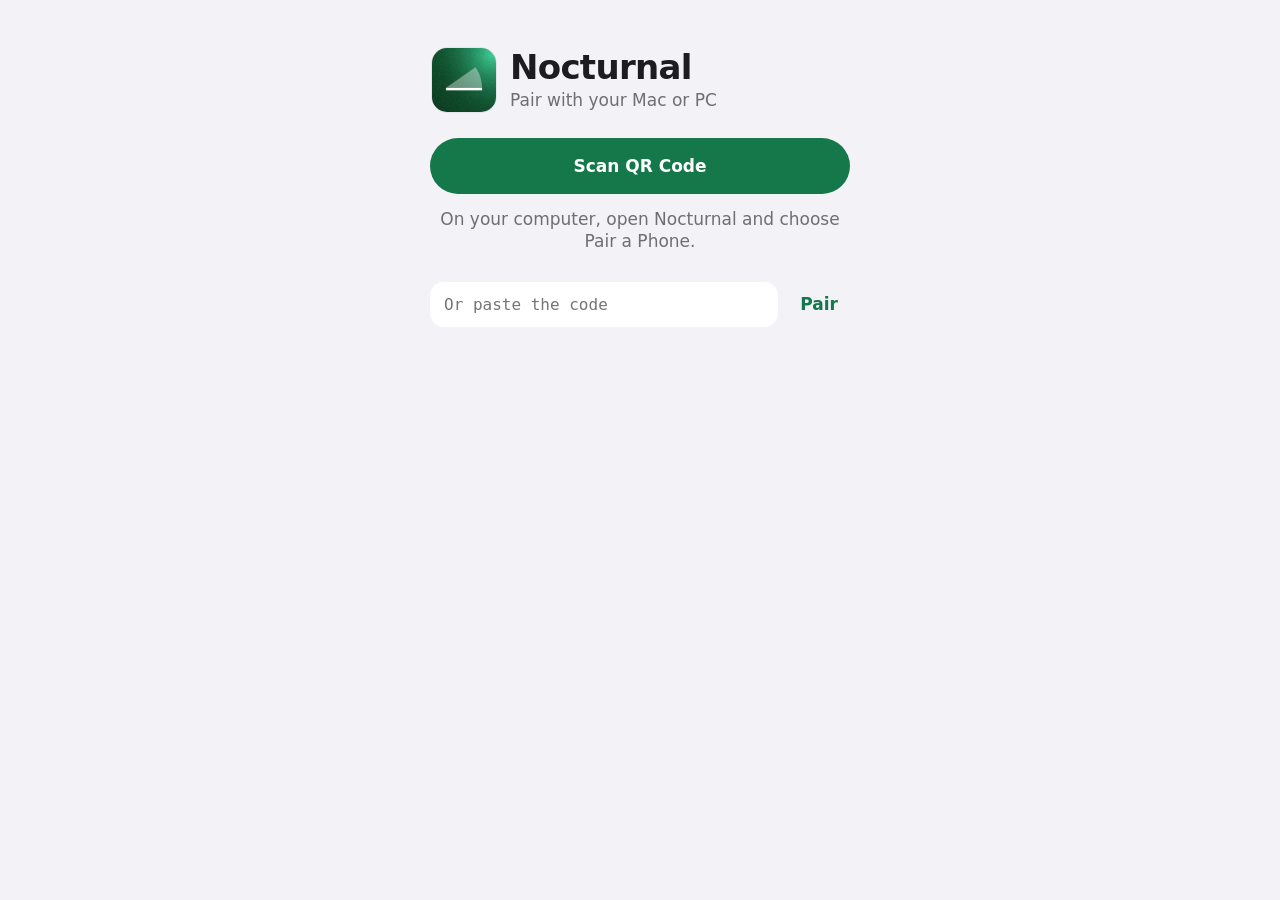
==== commit 4d3796ab: "Phone page: one screen, liquid slider, capsule, settings sheet, per-phone device name, strict CSP Co" ====
--- a/remote/index.html
+++ b/remote/index.html
@@ -3,974 +3,139 @@
 <head>
 <meta charset="utf-8">
 <meta name="viewport" content="width=device-width,initial-scale=1,viewport-fit=cover">
+<!-- No inline code, nothing from other sites. connect-src stays https: so a self-hosted relay works. -->
+<meta http-equiv="Content-Security-Policy" content="default-src 'none'; script-src 'self'; style-src 'self'; img-src 'self' data:; connect-src https:; manifest-src 'self'; base-uri 'none'; form-action 'none'">
+<meta name="referrer" content="no-referrer">
+<meta name="robots" content="noindex">
 <meta name="apple-mobile-web-app-capable" content="yes">
 <meta name="mobile-web-app-capable" content="yes">
 <meta name="apple-mobile-web-app-title" content="Nocturnal">
 <meta name="apple-mobile-web-app-status-bar-style" content="default">
 <meta name="theme-color" content="#f2f2f7" media="(prefers-color-scheme: light)">
 <meta name="theme-color" content="#000000" media="(prefers-color-scheme: dark)">
-<meta name="referrer" content="no-referrer">
-<meta name="robots" content="noindex">
 <link rel="manifest" href="manifest.webmanifest">
 <link rel="apple-touch-icon" href="apple-touch-icon.png">
 <link rel="icon" href="icon-192.png">
-<title>Nocturnal Remote</title>
-<style>
-/* Mirrors Nocturnal's Mac panel: system font, Nocturnal green, grouped rows, the same order and words. */
-:root{--bg:#f2f2f7;--card:#fff;--text:#1d1d1f;--sub:#6e6e73;--ter:#aeaeb2;--line:#e5e5ea;--accent:#15784a;--green:#1fa868;--seg:#e3e3e8;--orange:#c45500;--red:#d70015;--greenbg:rgba(31,168,104,.14);color-scheme:light}
-@media (prefers-color-scheme:dark){:root{--bg:#000;--card:#1c1c1e;--text:#f5f5f7;--sub:#98989d;--ter:#636366;--line:#2c2c2e;--accent:#30bb81;--green:#30bb81;--seg:#2c2c2e;--orange:#ff9f0a;--red:#ff453a;--greenbg:rgba(48,187,129,.18);color-scheme:dark}}
-*{box-sizing:border-box;-webkit-tap-highlight-color:transparent}
-html{-webkit-text-size-adjust:100%;overscroll-behavior:none}
-body{margin:0;background:var(--bg);color:var(--text);font:17px/1.35 -apple-system,BlinkMacSystemFont,"SF Pro Text","Segoe UI",system-ui,sans-serif;-webkit-font-smoothing:antialiased;-webkit-user-select:none;user-select:none;-webkit-touch-callout:none}
-main{max-width:500px;margin:0 auto;padding:max(12px,env(safe-area-inset-top)) max(16px,env(safe-area-inset-right)) max(28px,env(safe-area-inset-bottom)) max(16px,env(safe-area-inset-left))}
-button{font:inherit;color:inherit;touch-action:manipulation;cursor:pointer}
-.top{display:flex;align-items:flex-start;gap:12px;padding:8px 2px 14px}
-.who{flex:1;min-width:0}
-.name{font-size:27px;font-weight:700;letter-spacing:-.5px;line-height:1.15;overflow-wrap:anywhere}
-.iconbtn{margin-left:auto;margin-top:-2px;border:0;background:none;padding:6px;color:var(--sub);display:flex;flex:none}
-.hostline{display:flex;align-items:center;gap:6px;color:var(--sub);font-size:13px;margin:5px 0 0}
-#settings .hostline,#apps .hostline{margin:-2px 2px 4px}
-.live{width:7px;height:7px;border-radius:50%;background:var(--ter);flex:none}
-.live.ok{background:var(--green)}
-.live.wait{background:var(--accent);animation:pulse 1s ease-in-out infinite alternate}
-.live.bad{background:var(--orange)}
-@keyframes pulse{from{opacity:.35}to{opacity:1}}
-.group{background:var(--card);border-radius:14px;padding:14px 16px;margin:0 0 14px}
-.sec{font-size:13px;font-weight:600;color:var(--sub);margin:18px 16px 6px;text-transform:none}
-.seg{display:flex;background:var(--seg);border-radius:9px;padding:2px;gap:2px}
-.seg button{flex:1;border:0;background:transparent;font-size:15px;padding:7px 4px;border-radius:7px;transition:background .15s}
-.seg button.sel{background:var(--accent);color:#fff;font-weight:600}
-.explain{font-size:15px;margin:10px 2px 0}
-.sicon{flex:none;width:46px;height:46px;border-radius:13px;display:grid;place-items:center;background:var(--seg);color:var(--sub)}
-.sicon .i-laptop,.sicon.keeps .i-moon{display:none}
-.sicon.keeps .i-laptop{display:block}
-.sicon.keeps{background:var(--greenbg);color:var(--green)}
-.big{font-size:19px;font-weight:600;letter-spacing:-.2px;line-height:1.25}
-.lead{color:var(--sub);font-size:17px;margin:-4px 2px 18px}
-.sub{color:var(--sub);font-size:14px}
-.cap{color:var(--sub);font-size:13px;margin-top:6px;font-variant-numeric:tabular-nums}
-.link{border:0;background:none;padding:0;color:var(--accent);font-size:15px;white-space:nowrap}
-.seg button.confirm{background:var(--red);color:#fff;font-weight:600}
-.link.confirm{color:var(--red);font-weight:600;white-space:normal;text-align:right;max-width:9em}
-.pills{display:flex;gap:8px;margin-top:12px;flex-wrap:wrap}
-.pills button{border:0;background:var(--seg);border-radius:16px;padding:6px 12px;font-size:14px}
-.warn{color:var(--orange);font-size:14px;margin:10px 0 0}
-.row{display:flex;align-items:center;justify-content:space-between;padding:11px 0;border-top:1px solid var(--line);gap:12px;min-height:44px}
-.row:first-child{border-top:0;padding-top:0}
-.row:last-child{padding-bottom:0}
-.row .sub{font-size:13px}
-.row .v{color:var(--sub);font-size:15px;font-variant-numeric:tabular-nums}
-.empty{color:var(--sub);font-size:15px}
-.btn{display:block;width:100%;border:0;background:var(--card);color:var(--accent);padding:13px;border-radius:12px;margin:0 0 14px;font-size:17px}
-.btn.primary{background:var(--accent);color:#fff;font-weight:600}
-.switch{position:relative;width:51px;height:31px;flex:none}
-.switch input{position:absolute;opacity:0;inset:0;margin:0;width:100%;height:100%;cursor:pointer}
-.switch span{position:absolute;inset:0;background:var(--seg);border-radius:31px;transition:.2s;pointer-events:none}
-.switch span:before{content:"";position:absolute;width:27px;height:27px;left:2px;top:2px;background:#fff;border-radius:50%;box-shadow:0 1px 3px rgba(0,0,0,.25);transition:.2s}
-.switch input:checked+span{background:var(--green)}
-.switch input:checked+span:before{transform:translateX(20px)}
-.switch input:focus-visible+span{outline:2px solid var(--accent);outline-offset:2px}
-/* Laptop messages (a refused change, for example): under the host line, so they show on every page */
-.toast{background:var(--card);color:var(--orange);font-size:14px;border-radius:12px;padding:10px 14px;margin:0 0 12px}
-.fine{color:var(--sub);font-size:13px;text-align:center;margin:4px 8px 14px}
-/* Pairing: same look as the rest of the app (iOS grouped style), not a landing page */
-#pair{padding-top:28px}
-.pairbox{max-width:420px;margin:0 auto}
-.pairhead{display:flex;align-items:center;gap:14px;margin:6px 2px 22px}
-.appicon{flex:none;width:60px;height:60px;border-radius:14px;box-shadow:0 0 0 .5px rgba(0,0,0,.12)}
-#pair h1{font-size:34px;font-weight:700;letter-spacing:-.6px;line-height:1.1;margin:0}
-#pair .lead{color:var(--sub);font-size:15px;margin:2px 0 0}
-.hint{color:var(--sub);font-size:13px;margin:-6px 16px 22px;text-align:center}
-#pairform{display:flex;gap:8px;align-items:center}
-#pairform input{flex:1;min-width:0}
-#pairform button{border:0;background:none;color:var(--accent);font-size:17px;font-weight:600;padding:8px 4px}
-#cam{display:block;width:100%;aspect-ratio:1;object-fit:cover;border-radius:14px;background:#000;margin:0 0 12px}
-/* The mode sentence stays for screen readers; the segment labels and the line below say it on screen. */
-.explain.sr{position:absolute;width:1px;height:1px;overflow:hidden;clip:rect(0 0 0 0);white-space:nowrap}
-input[type=text]{width:100%;font:16px ui-monospace,SFMono-Regular,Menlo,monospace;padding:12px;border-radius:10px;border:1px solid var(--line);background:var(--bg);color:var(--text);-webkit-user-select:text;user-select:text}
-.err{color:var(--red);font-size:14px;margin:8px 0 0;min-height:1em}
-.share{display:inline-block;width:15px;height:18px;vertical-align:-3px;margin:0 2px}
-.back{border:0;background:none;padding:0;color:var(--accent);font-size:17px;display:flex;align-items:center;gap:4px}
-.title{font-size:28px;font-weight:700;letter-spacing:-.4px;margin:6px 2px 8px}
-select.pick{-webkit-appearance:none;appearance:none;border:0;background:none;color:var(--sub);font:inherit;font-size:16px;text-align:right;text-align-last:right;padding:0 16px 0 0;max-width:55%;background-image:linear-gradient(45deg,transparent 50%,var(--ter) 50%),linear-gradient(135deg,var(--ter) 50%,transparent 50%);background-position:right 6px center,right 1px center;background-size:5px 5px,5px 5px;background-repeat:no-repeat}
-.row input.topic{width:55%;padding:7px 9px;font-size:14px}
-.foot{color:var(--sub);font-size:13px;margin:-8px 16px 16px}
-.row.off{opacity:.45}
-.list button.item{display:block;width:100%;text-align:left;border:0;background:none;padding:12px 0;border-top:1px solid var(--line);color:var(--accent)}
-.list button.item:first-child{border-top:0;padding-top:0}
-.list button.item:last-child{padding-bottom:0}
-.list button.item.danger{color:var(--red)}
-.list button.item.confirm{font-weight:600}
-/* Status card: Nocturnal green while it keeps the laptop working, plain while it sleeps normally. */
-.hero{position:relative;isolation:isolate;overflow:hidden;background:var(--card);border-radius:22px;padding:16px 18px 16px;margin:0 0 6px}
-.hero.keeps{color:#fff;background:radial-gradient(70% 80% at 92% 0%,rgba(63,214,156,.9),rgba(63,214,156,0) 72%),radial-gradient(50% 60% at 0% 100%,rgba(34,184,102,.45),rgba(34,184,102,0) 72%),linear-gradient(45deg,#08341a,#146c40)}
-.hero.keeps::after{content:"";position:absolute;inset:0;z-index:-1;pointer-events:none;opacity:.22;mix-blend-mode:overlay;background-image:url("data:image/svg+xml,%3Csvg xmlns='http://www.w3.org/2000/svg' width='220' height='220'%3E%3Cfilter id='n'%3E%3CfeTurbulence type='fractalNoise' baseFrequency='.9' numOctaves='2' stitchTiles='stitch'/%3E%3CfeColorMatrix values='0 0 0 0 .5 0 0 0 0 .5 0 0 0 0 .5 0 0 0 1.6 -.3'/%3E%3C/filter%3E%3Crect width='100%25' height='100%25' filter='url(%23n)'/%3E%3C/svg%3E")}
-.herohead{display:flex;align-items:center;justify-content:space-between;min-height:40px}
-.hero .sicon{width:40px;height:40px;border-radius:12px}
-.hero.keeps .sicon{background:rgba(255,255,255,.18);color:#fff}
-.hero .big{font-size:28px;font-weight:700;letter-spacing:-.5px;line-height:1.15;margin-top:14px}
-.hero .sub{font-size:15px;margin-top:3px}
-.hero.keeps .sub,.hero.keeps .herobatt,.hero.keeps .explain{color:rgba(255,255,255,.82)}
-.hero.keeps .warn{color:#fff;font-weight:600}
-.herobtn{border:0;border-radius:17px;padding:7px 14px;font-size:15px;font-weight:600;background:var(--seg);color:var(--accent)}
-.hero.keeps .herobtn{background:rgba(255,255,255,.2);color:#fff}
-.herobtn.confirm{background:var(--red)!important;color:#fff!important}
-.herobatt{display:flex;align-items:center;gap:8px;margin-top:16px;padding-top:12px;border-top:.5px solid var(--line);font-size:14px;color:var(--sub);font-variant-numeric:tabular-nums}
-.hero.keeps .herobatt{border-top-color:rgba(255,255,255,.2)}
-.hero .pills button{background:var(--seg)}
-.hero.keeps .pills button{background:rgba(255,255,255,.2);color:#fff}
-#modetext{margin:6px 16px 0}
-.row.first{border-top:0;padding-top:0;padding-bottom:0;min-height:22px}
-.row .v{color:var(--sub)}
-#approve.on{color:var(--orange);font-weight:600}
-/* Install screen */
-#install{padding-top:28px}
-#install h1{font-size:34px;font-weight:700;letter-spacing:-.6px;line-height:1.1;margin:0}
-#install .lead{color:var(--sub);font-size:15px;margin:2px 0 0}
-.steps{list-style:none;padding:4px 16px;margin:0 0 14px}
-.steps li{display:flex;align-items:center;gap:12px;padding:12px 0;border-top:1px solid var(--line);font-size:16px}
-.steps li:first-child{border-top:0}
-.steps .num{flex:none;width:26px;height:26px;border-radius:50%;background:var(--accent);color:#fff;font-size:14px;font-weight:600;display:grid;place-items:center}
-.steps svg{vertical-align:-3px;color:var(--accent)}
-.link.center{display:block;margin:0 auto;font-size:15px}
-/* Tab bar */
-#app{padding-bottom:calc(64px + env(safe-area-inset-bottom))}
-#tabbar{position:fixed;left:0;right:0;bottom:0;z-index:10;display:flex;padding:6px max(10px,env(safe-area-inset-right)) max(6px,env(safe-area-inset-bottom)) max(10px,env(safe-area-inset-left));
-  background:rgba(242,242,247,.86);background:color-mix(in srgb,var(--bg) 82%,transparent);-webkit-backdrop-filter:saturate(180%) blur(20px);backdrop-filter:saturate(180%) blur(20px);border-top:.5px solid var(--line)}
-#tabbar button{flex:1;border:0;background:none;color:var(--ter);display:flex;flex-direction:column;align-items:center;gap:3px;padding:3px 0;font-size:10.5px;font-weight:500;letter-spacing:.1px}
-#tabbar button svg{height:24px}
-#tabbar button.sel{color:var(--accent)}
-
-[hidden]{display:none!important}
-@media (prefers-reduced-motion:reduce){*{transition:none!important;animation:none!important}}
-</style>
+<link rel="stylesheet" href="app.css">
+<title>Nocturnal</title>
 </head>
 <body>
 <main>
-  <!-- In a phone's browser tab: Nocturnal is meant to run from the Home Screen, full screen, without the browser's bars. -->
-  <section id="install" hidden>
-    <div class="pairbox">
-      <div class="pairhead">
-        <img class="appicon" src="apple-touch-icon.png" alt="" width="60" height="60">
-        <div><h1>Nocturnal</h1><p class="lead">Add it to your Home Screen</p></div>
-      </div>
-      <ol class="group steps" id="steps"></ol>
-      <p class="hint" id="installhint"></p>
-      <button class="link center" type="button" id="inbrowser">Continue in the browser</button>
+  <!-- In a phone's browser tab: it runs best from the Home Screen, full screen. -->
+  <section id="install" class="intro" hidden>
+    <div class="brand">
+      <img src="apple-touch-icon.png" alt="" width="64" height="64">
+      <div><h1>Nocturnal</h1><p>Add it to your Home Screen</p></div>
     </div>
+    <ol class="steps" id="steps"></ol>
+    <p class="say" id="installhint"></p>
+    <button class="link" type="button" id="inbrowser">Continue in the browser</button>
   </section>
 
-  <!-- Shown until this phone has a pairing key. -->
-  <section id="pair" hidden>
-    <div class="pairbox">
-      <div class="pairhead">
-        <img class="appicon" src="apple-touch-icon.png" alt="" width="60" height="60">
-        <div><h1>Nocturnal</h1><p class="lead">Pair with your laptop</p></div>
-      </div>
-      <button class="btn primary" type="button" id="scanbtn">Scan QR Code</button>
-      <div id="scanner" hidden>
-        <video id="cam" playsinline muted autoplay></video>
-        <button class="btn" type="button" id="scanstop">Cancel</button>
-      </div>
-      <p class="hint">On your laptop, open Nocturnal and choose Pair a Phone.</p>
-      <div class="sec">Or paste the code</div>
-      <form id="pairform" class="group" autocomplete="off">
-        <input type="text" id="code" placeholder="Pairing code or link" aria-label="Pairing code or link" autocapitalize="off" autocorrect="off" spellcheck="false">
-        <button type="submit">Pair</button>
-      </form>
-      <p class="err" id="pairerr" role="alert"></p>
+  <!-- Until this phone has a key. -->
+  <section id="pair" class="intro" hidden>
+    <div class="brand">
+      <img src="apple-touch-icon.png" alt="" width="64" height="64">
+      <div><h1>Nocturnal</h1><p>Pair with your Mac or PC</p></div>
     </div>
+    <button class="big" type="button" id="scanbtn">Scan QR Code</button>
+    <div id="scanner" hidden>
+      <video id="cam" playsinline muted autoplay></video>
+      <button class="big plain" type="button" id="scanstop">Cancel</button>
+    </div>
+    <p class="say">On your computer, open Nocturnal and choose Pair a Phone.</p>
+    <form id="pairform" autocomplete="off">
+      <input type="text" id="code" placeholder="Or paste the code" aria-label="Pairing code or link" autocapitalize="off" autocorrect="off" spellcheck="false">
+      <button type="submit">Pair</button>
+    </form>
+    <p class="err" id="pairerr" role="alert"></p>
   </section>
 
   <div id="app" hidden>
-    <header class="top">
-      <div class="who">
-        <div class="name" id="host">Laptop</div>
-        <div class="hostline"><span class="live" id="live"></span><span class="conn" id="conn">Connecting…</span></div>
-      </div>
+    <header class="head">
+      <div id="host">Your Mac</div>
+      <div class="fresh" id="fresh" aria-live="polite"><span class="dot" id="dot"></span><span id="freshtext">Connecting…</span></div>
     </header>
-    <div id="toast" class="toast" role="alert" hidden></div>
+    <div id="toast" role="alert" hidden></div>
 
-
-    <!-- The main screen: what the laptop is doing, then the switch. -->
-    <section id="home">
-      <div class="hero" id="statuscard" aria-live="polite">
-        <div class="herohead">
-          <div class="sicon" id="lidicon" aria-hidden="true">
-            <svg class="i-laptop" width="24" height="20" viewBox="0 0 26 22" fill="none" stroke="currentColor" stroke-width="1.9" stroke-linecap="round" stroke-linejoin="round"><rect x="4" y="3" width="18" height="12" rx="1.8"/><path d="M1.5 18.5h23"/></svg>
-            <svg class="i-moon" width="20" height="20" viewBox="0 0 24 24" fill="none" stroke="currentColor" stroke-width="1.9" stroke-linecap="round" stroke-linejoin="round"><path d="M20.5 14.6A8.5 8.5 0 0 1 9.4 3.5a8.5 8.5 0 1 0 11.1 11.1z"/></svg>
-          </div>
-          <button class="herobtn" id="sleepnow">Sleep Now</button>
-        </div>
-        <div class="big" id="headline">…</div>
-        <div class="sub" id="detail"></div>
-        <div id="warnings"></div>
-        <div class="pills" id="wakebox" hidden><button id="wakebtn">Wake It</button></div>
-        <p class="explain" id="waketext" hidden></p>
-        <div class="herobatt" id="batt" hidden>
-          <svg width="25" height="12" viewBox="0 0 25 12" aria-hidden="true"><rect x=".75" y=".75" width="21.5" height="10.5" rx="3" fill="none" stroke="currentColor" stroke-width="1.2" opacity=".5"/><rect id="battfill" x="2.5" y="2.5" width="18" height="7" rx="1.6" fill="currentColor"/><path d="M24 4.3v3.4" stroke="currentColor" stroke-width="1.6" stroke-linecap="round" opacity=".5"/></svg>
-          <span id="battext"></span>
-        </div>
-      </div>
-
-      <div class="sec">Keep awake</div>
-      <div class="group" id="modecard">
-        <div class="seg" role="radiogroup" aria-label="Keep awake">
-          <button data-mode="off" role="radio">Off</button>
-          <button data-mode="auto" role="radio">When Busy</button>
-          <button data-mode="on" role="radio">Always</button>
-        </div>
-        <div class="pills" id="timers" hidden>
-          <button data-for="60">For 1 h</button>
-          <button data-for="240">For 4 h</button>
-          <button data-until="7">Until 7:00</button>
-        </div>
-      </div>
-      <p class="foot" id="modetext"></p>
-    </section>
-
-    <!-- Apps tab: the same as the Mac panel's Apps tab. -->
-    <section id="apps" hidden>
-      <div class="title">Apps</div>
-
-      <div class="sec">Keeps it awake</div>
-      <div class="group" id="agents"></div>
-      <div class="sec">Also while these run</div>
-      <div class="group" id="watch"></div>
-
-      <div class="sec">Agent permissions</div>
-      <div class="group"><div class="row first"><span>Approve everything</span><span class="v" id="approve">Off</span></div></div>
-      <p class="foot">Claude Code and Codex run without asking while it's on. Only the laptop can switch it, in Settings › Agents.</p>
-
-      <div class="sec">With the lid closed</div>
-      <div class="group">
-        <div class="seg" role="radiogroup" aria-label="With the lid closed">
-          <button data-preset="max_battery" role="radio">Max Battery</button>
-          <button data-preset="balanced" role="radio">Balanced</button>
-          <button data-preset="full_speed" role="radio">Full Speed</button>
-        </div>
-        <div class="cap" id="presetdetail"></div>
+    <section class="card" id="card" aria-live="polite">
+      <div id="headline">…</div>
+      <div id="line"></div>
+      <div id="warnings"></div>
+      <div class="numbers" id="numbers" hidden>
+        <div class="figure"><div class="v"><span class="num" id="pct">0</span><span class="u">%</span></div><div class="c" id="pctcap">battery</div></div>
+        <div class="figure" id="wfig"><div class="v"><span class="num" id="watts">0</span><span class="u">W</span></div><div class="c">using now</div></div>
+        <div class="figure" id="hfig"><div class="v"><span class="num" id="hours">0</span><span class="u">h</span></div><div class="c" id="hourscap">left, lid shut</div></div>
       </div>
     </section>
 
-    <section id="settings" hidden>
-      <div class="title">Settings</div>
+    <div class="controls">
+      <div class="slider" id="slider" role="radiogroup" aria-label="Keep awake">
+        <div class="thumb" id="thumb"></div>
+        <button type="button" role="radio" aria-checked="false" data-mode="off">Off</button>
+        <button type="button" role="radio" aria-checked="false" data-mode="auto">When Busy</button>
+        <button type="button" role="radio" aria-checked="false" data-mode="on">Always</button>
+      </div>
+      <div class="pills" id="timers" hidden>
+        <button type="button" data-for="60">1 hour</button>
+        <button type="button" data-for="240">4 hours</button>
+        <button type="button" data-until="7">Until 7:00</button>
+      </div>
+    </div>
 
-      <div id="savingsbox" hidden>
-        <div class="sec">Measure the savings</div>
-        <div class="group" id="savings"></div>
-        <button class="btn" id="measure">Measure now (about 4 min)</button>
+    <nav class="capsule" aria-label="Actions">
+      <button type="button" class="circle" id="sleepbtn" aria-label="Sleep now">
+        <svg width="24" height="24" viewBox="0 0 24 24" fill="none" stroke="currentColor" stroke-width="2" stroke-linecap="round" stroke-linejoin="round" aria-hidden="true"><path d="M20.5 14.6A8.5 8.5 0 0 1 9.4 3.5a8.5 8.5 0 1 0 11.1 11.1z"/></svg>
+        <span class="lbl">Tap to sleep</span>
+      </button>
+      <button type="button" class="circle" id="wakebtn" aria-label="Wake it for an hour">
+        <svg width="26" height="26" viewBox="0 0 24 24" fill="none" stroke="currentColor" stroke-width="2" stroke-linecap="round" aria-hidden="true"><circle cx="12" cy="12" r="4"/><path d="M12 2.5v2M12 19.5v2M4.6 4.6l1.4 1.4M18 18l1.4 1.4M2.5 12h2M19.5 12h2M4.6 19.4 6 18M18 6l1.4-1.4"/></svg>
+        <span class="lbl">Sent</span>
+      </button>
+      <button type="button" class="circle" id="setbtn" aria-label="Settings" aria-haspopup="dialog" aria-controls="sheet">
+        <svg width="24" height="24" viewBox="0 0 24 24" fill="none" stroke="currentColor" stroke-width="2" stroke-linecap="round" aria-hidden="true"><path d="M4 7h10M18 7h2M4 17h4M12 17h8"/><circle cx="16" cy="7" r="2.2"/><circle cx="10" cy="17" r="2.2"/></svg>
+      </button>
+    </nav>
+
+    <div class="scrim" id="scrim" hidden></div>
+    <section class="sheet" id="sheet" role="dialog" aria-modal="true" aria-label="Settings" hidden>
+      <div class="grab" id="grab" aria-hidden="true"></div>
+      <div class="sheetbody" id="sheetbody" tabindex="-1">
+        <h2>Agents</h2>
+        <div class="group" id="agents"></div>
+        <h2>Also while these run</h2>
+        <div class="group" id="watch"></div>
+
+        <h2>With the lid shut</h2>
+        <div class="seg" id="presets" role="radiogroup" aria-label="With the lid shut">
+          <button type="button" role="radio" aria-checked="false" data-preset="max_battery">Max Battery</button>
+          <button type="button" role="radio" aria-checked="false" data-preset="balanced">Balanced</button>
+          <button type="button" role="radio" aria-checked="false" data-preset="full_speed">Full Speed</button>
+        </div>
+        <p class="foot" id="presetdetail"></p>
+
+        <div id="settingslist"><div class="group"><div class="empty">Loading…</div></div></div>
+
+        <div id="savingsbox" hidden>
+          <h2>What each saving is worth</h2>
+          <div class="group" id="savings"></div>
+          <div class="group"><button type="button" class="action" id="measure">Measure now</button></div>
+        </div>
+
+        <h2>Approve everything</h2>
+        <div class="group"><div class="row"><span class="name">Claude Code and Codex</span><span class="v" id="approve">Off</span></div></div>
+        <p class="foot">Only your computer can switch it on, in Nocturnal's settings.</p>
+
+        <h2>This phone</h2>
+        <div class="group">
+          <button type="button" class="action" id="refresh">Refresh</button>
+          <button type="button" class="action danger" id="forget">Forget this Mac</button>
+        </div>
+        <p class="foot"><span id="updated">Not updated yet</span>. End-to-end encrypted. To add another phone, pair it on your computer.</p>
       </div>
-
-      <div id="settingslist"><div class="group"><div class="empty">Loading…</div></div></div>
-      <div class="sec">This phone</div>
-      <div class="group list">
-        <button class="item" id="refresh">Refresh now</button>
-        <button class="item" id="copycode">Copy pairing code</button>
-        <button class="item danger" id="unpair">Unpair this phone</button>
-      </div>
-      <p class="foot"><span id="updated">Not updated yet</span>. End-to-end encrypted.</p>
     </section>
-
-    <!-- iOS-style tab bar: Now and Apps match the Mac panel's tabs. -->
-    <nav id="tabbar" role="tablist" aria-label="Sections">
-      <button data-nav="now" role="tab" aria-selected="true" class="sel" id="tab-now">
-        <svg width="26" height="22" viewBox="0 0 26 22" fill="none" stroke="currentColor" stroke-width="1.8" stroke-linecap="round" stroke-linejoin="round"><rect x="4" y="3" width="18" height="12" rx="1.8"/><path d="M1.5 18.5h23"/></svg><span>Now</span></button>
-      <button data-nav="apps" role="tab" aria-selected="false" id="tab-apps">
-        <svg width="22" height="22" viewBox="0 0 22 22" fill="none" stroke="currentColor" stroke-width="1.8"><rect x="2.5" y="2.5" width="7" height="7" rx="2"/><rect x="12.5" y="2.5" width="7" height="7" rx="2"/><rect x="2.5" y="12.5" width="7" height="7" rx="2"/><rect x="12.5" y="12.5" width="7" height="7" rx="2"/></svg><span>Apps</span></button>
-      <button data-nav="settings" role="tab" aria-selected="false" id="tab-settings">
-        <svg width="22" height="22" viewBox="0 0 24 24" fill="none" stroke="currentColor" stroke-width="1.7"><circle cx="12" cy="12" r="3"/><path d="M19.4 15a1.7 1.7 0 0 0 .3 1.8l.1.1a2 2 0 1 1-2.8 2.8l-.1-.1a1.7 1.7 0 0 0-1.8-.3 1.7 1.7 0 0 0-1 1.5V21a2 2 0 1 1-4 0v-.1a1.7 1.7 0 0 0-1.1-1.5 1.7 1.7 0 0 0-1.8.3l-.1.1a2 2 0 1 1-2.8-2.8l.1-.1a1.7 1.7 0 0 0 .3-1.8 1.7 1.7 0 0 0-1.5-1H3a2 2 0 1 1 0-4h.1a1.7 1.7 0 0 0 1.5-1.1 1.7 1.7 0 0 0-.3-1.8l-.1-.1a2 2 0 1 1 2.8-2.8l.1.1a1.7 1.7 0 0 0 1.8.3H9a1.7 1.7 0 0 0 1-1.5V3a2 2 0 1 1 4 0v.1a1.7 1.7 0 0 0 1 1.5 1.7 1.7 0 0 0 1.8-.3l.1-.1a2 2 0 1 1 2.8 2.8l-.1.1a1.7 1.7 0 0 0-.3 1.8V9a1.7 1.7 0 0 0 1.5 1H21a2 2 0 1 1 0 4h-.1a1.7 1.7 0 0 0-1.5 1z"/></svg><span>Settings</span></button>
-    </nav>
   </div>
 </main>
-<script>
-"use strict";
-// Same protocol as Nocturnal on the laptop (Remote.swift / remote.rs): AES-256-GCM with the topic name as associated
-// data; both topic names are derived from the key, so the key is the only secret and it never leaves this phone.
-const enc = new TextEncoder(), dec = new TextDecoder();
-const b64u = {
-  enc: b => btoa(String.fromCharCode(...new Uint8Array(b))).replace(/\+/g, "-").replace(/\//g, "_").replace(/=+$/, ""),
-  dec: s => Uint8Array.from(atob(s.replace(/-/g, "+").replace(/_/g, "/") + "===".slice((s.length + 3) % 4)), c => c.charCodeAt(0)),
-};
-const hex = b => [...new Uint8Array(b)].map(x => x.toString(16).padStart(2, "0")).join("");
-const $ = id => document.getElementById(id);
-const store = {
-  get: k => { try { return localStorage.getItem(k); } catch (_) { return null; } },
-  set: (k, v) => { try { localStorage.setItem(k, v); } catch (_) {} },
-  del: k => { try { localStorage.removeItem(k); } catch (_) {} },
-};
-const DEFAULT_SERVER = "https://ntfy.sh";
-const standalone = matchMedia("(display-mode: standalone)").matches || navigator.standalone === true;
-const ios = /iP(hone|ad|od)/.test(navigator.userAgent) || (navigator.platform === "MacIntel" && navigator.maxTouchPoints > 1);
-
-const REFRESH_MS = 120000;   // auto refresh while on screen; taps refresh too, since every reply carries the panel
-let lastSent = 0;
-let key, cmdTopic, replyTopic, server = DEFAULT_SERVER, lastId = null, state = null, stateAt = null, pending = 0, keyText = "";
-
-/** fetch that gives up after 12 s, so a stalled connection can't leave the page waiting forever. */
-async function fetchT(url, opts = {}, ms = 12000) {
-  const ctl = new AbortController();
-  const timer = setTimeout(() => ctl.abort(), ms);
-  const { text, ...init } = opts;
-  try {
-    const r = await fetch(url, { ...init, signal: ctl.signal });
-    return text ?{ ok: r.ok, status: r.status, text: await r.text() } : r;   // the body counts toward the 12 s too
-  }
-  catch (e) { throw e && e.name === "AbortError" ? new Error("timed out") : e; }
-  finally { clearTimeout(timer); }
-}
-
-/** Accepts a full pairing link ("…#k=KEY&s=SERVER"), just the "k=…" part, or the bare key. */
-function parsePairing(text) {
-  text = (text || "").trim();
-  const hash = text.includes("#") ? text.slice(text.indexOf("#") + 1) : text;
-  const p = new URLSearchParams(hash);
-  const k = p.get("k") || (/^[A-Za-z0-9_-]{43}$/.test(text) ? text : null);
-  const s = p.get("s");
-  return { k, s: s && /^https:\/\/[^\s]+$/.test(s) ? s.replace(/\/+$/, "") : null };
-}
-
-function keyBytes(k) {
-  try { const raw = b64u.dec(k); return raw.length === 32 ? raw : null; } catch (_) { return null; }
-}
-
-/** The connection line shows under the laptop's name and on the Settings page. */
-function setConn(t) {
-  const cls = "live " + (t === "Connected" ? "ok" : /…$/.test(t) ? "wait" : "bad");
-  document.querySelectorAll(".conn").forEach(e => { e.textContent = t; });
-  document.querySelectorAll(".live").forEach(e => { e.className = cls; });
-}
-
-async function topic(label, raw) {
-  const d = await crypto.subtle.digest("SHA-256", new Uint8Array([...enc.encode(label), ...raw]));
-  return "nocturnal-" + hex(d).slice(0, 24);
-}
-
-async function seal(topicName, obj) {
-  const nonce = crypto.getRandomValues(new Uint8Array(12));
-  const ct = await crypto.subtle.encrypt({ name: "AES-GCM", iv: nonce, additionalData: enc.encode(topicName) }, key, enc.encode(JSON.stringify(obj)));
-  return b64u.enc(new Uint8Array([...nonce, ...new Uint8Array(ct)]));
-}
-
-/** ntfy turns messages over 4 KB into attachments; fetch those (still encrypted) from the same relay. */
-async function messageText(ev) {
-  const a = ev.attachment;
-  if (a && a.url && a.size < 65536) {
-    try {
-      if (new URL(a.url).origin === new URL(server).origin) return (await fetchT(a.url, { text: true })).text;
-    } catch (_) {}
-  }
-  return ev.message || "";
-}
-
-async function unseal(topicName, msg) {
-  try {
-    const raw = b64u.dec(msg);
-    const pt = await crypto.subtle.decrypt({ name: "AES-GCM", iv: raw.slice(0, 12), additionalData: enc.encode(topicName) }, key, raw.slice(12));
-    return JSON.parse(dec.decode(pt));
-  } catch (_) { return null; }
-}
-
-// Replies come in on one open connection (server-sent events) instead of polling. ntfy.sh allows a burst of about
-// 60 requests per address, refilled one every 5 s, so asking every second would soon get a busy phone blocked.
-const waiters = new Map();   // nonce -> { res, at }
-let stream = null, streamReady = null;
-const sleep = ms => new Promise(r => setTimeout(r, ms));
-
-/** Reopening with since= the last message seen replays anything missed (for example while the app was in the
- *  background) into requests still waiting for their answer. */
-function openStream() {
-  if (stream && stream.readyState === EventSource.CLOSED) closeStream();   // gave up for good; CONNECTING retries by itself
-  if (stream) return streamReady;
-  const oldest = Math.min(...[...waiters.values()].map(w => w.at));
-  const since = lastId || (isFinite(oldest) ? String(Math.floor(oldest / 1000) - 30) : "1m");
-  stream = new EventSource(`${server}/${replyTopic}/sse?since=${encodeURIComponent(since)}`);
-  streamReady = new Promise(res => { stream.addEventListener("open", res, { once: true }); setTimeout(res, 4000); });
-  stream.onmessage = async e => {
-    let ev; try { ev = JSON.parse(e.data); } catch (_) { return; }
-    if (ev.event !== "message") return;
-    lastId = ev.id;
-    const m = await unseal(replyTopic, await messageText(ev));
-    const w = m && waiters.get(m.re);
-    if (w) { waiters.delete(m.re); w.res(m); }
-  };
-  return streamReady;
-}
-
-function closeStream() { if (stream) { stream.close(); stream = null; streamReady = null; } }
-
-let queue = Promise.resolve();
-/** Taps wait for a request already in flight instead of being dropped; extra refreshes are skipped unless forced.
- *  Background refreshes (bg) don't show "Sending…": only the "Updated" time changes. Resolves to the reply or null. */
-function send(cmd, args = {}, { bg = false, force = false } = {}) {
-  if (cmd === "panel" && pending && !force) return queue;
-  if (!bg) setConn("Sending…");   // at once, so a tap always shows it was heard
-  pending++;
-  queue = queue.then(() => sendNow(cmd, args, bg));
-  return queue;
-}
-async function sendNow(cmd, args, bg) {
-  const n = hex(crypto.getRandomValues(new Uint8Array(8)));
-  const since = lastId || "30s";
-  const replied = new Promise(res => waiters.set(n, { res, at: Date.now() }));
-  try {
-    if (!bg) setConn("Sending…");
-    if (window.EventSource) await openStream();
-    const live = stream && stream.readyState !== EventSource.CLOSED;   // CONNECTING reconnects by itself
-    const body = await seal(cmdTopic, { t: Math.floor(Date.now() / 1000), n, cmd, args });
-    const r = await fetchT(`${server}/${cmdTopic}`, { method: "POST", body, headers: { Cache: "yes" } });
-    if (!r.ok) throw new Error(r.status === 429 ? "too many requests, try again in a minute" : "relay said " + r.status);
-    if (!bg) setConn("Waiting for laptop…");
-    const reply = live ? await Promise.race([replied, sleep(20000).then(() => null)]) : await waitFor(n, since);
-    if (!reply) { setConn("No answer. Asleep or offline?"); asleepHint(); return null; }
-    if (reply.panel) render(reply.panel);
-    if (reply.settings) renderSettings(reply.settings);
-    if (reply.ok === false && reply.error) note(reply.error);   // after drawing, so the redraw can't wipe it
-    setConn("Connected");
-    return reply;
-  } catch (e) {
-    setConn("Can't reach the relay (" + e.message + ")");
-    return null;
-  } finally {
-    waiters.delete(n);
-    pending--;
-    lastSent = Date.now();
-  }
-}
-
-/** A tap changes the screen at once; if the laptop didn't take it, show the last state it reported again. */
-async function tap(cmd, args) {
-  const r = await send(cmd, args);
-  if ((!r || r.ok === false) && state) render(state, stateAt);
-  return r;
-}
-const refresh = force => send("panel", {}, { bg: true, force });
-
-/** Fallback when the open connection isn't available: ask every 2.5 s for up to 20 s. */
-async function waitFor(n, since) {
-  const deadline = Date.now() + 20000;
-  while (Date.now() < deadline) {
-    await sleep(2500);
-    let text;
-    try {
-      text = (await fetchT(`${server}/${replyTopic}/json?poll=1&since=${encodeURIComponent(since)}`, { text: true })).text;
-    } catch (_) { continue; }
-    for (const line of text.split("\n")) {
-      if (!line.trim()) continue;
-      let ev; try { ev = JSON.parse(line); } catch (_) { continue; }
-      if (ev.event !== "message") continue;
-      lastId = ev.id; since = ev.id;
-      const m = await unseal(replyTopic, await messageText(ev));
-      if (m && m.re === n) return m;
-    }
-  }
-  return null;
-}
-
-// QR scanning on the pairing screen. A home-screen app can't receive the link the Camera app opens (that goes to
-// Safari), so it scans by itself: the built-in BarcodeDetector where there is one (Android), jsQR elsewhere (iPhone).
-let camStream = null, scanTimer = null;
-function loadScript(src) {
-  return new Promise((res, rej) => { const e = document.createElement("script"); e.src = src; e.onload = res; e.onerror = () => rej(new Error(src)); document.head.appendChild(e); });
-}
-async function startScan() {
-  $("pairerr").textContent = "";
-  if (!navigator.mediaDevices || !navigator.mediaDevices.getUserMedia) {
-    $("pairerr").textContent = "This browser can't use the camera here. Scan with the Camera app, or paste the code.";
-    return;
-  }
-  let detector = null;
-  try { if ("BarcodeDetector" in window && (await BarcodeDetector.getSupportedFormats()).includes("qr_code")) detector = new BarcodeDetector({ formats: ["qr_code"] }); } catch (_) {}
-  try { if (!detector && !window.jsQR) await loadScript("jsQR.js"); }
-  catch (_) { $("pairerr").textContent = "The scanner didn't load. Check your connection, or paste the code."; return; }
-  try {
-    camStream = await navigator.mediaDevices.getUserMedia({ video: { facingMode: "environment" }, audio: false });
-  } catch (e) {
-    $("pairerr").textContent = e && e.name === "NotAllowedError" ? "Camera access is off for this page. Allow it, or paste the code." : "Couldn't open the camera. Paste the code instead.";
-    return;
-  }
-  const v = $("cam");
-  v.srcObject = camStream;
-  $("scanner").hidden = false; $("scanbtn").hidden = true;
-  try { await v.play(); } catch (_) {}
-  const c = document.createElement("canvas"), g = c.getContext("2d", { willReadFrequently: true });
-  let warned = false;
-  const tick = async () => {
-    if (!camStream) return;
-    let text = null;
-    if (v.readyState >= 2 && v.videoWidth) {
-      try {
-        if (detector) { const r = await detector.detect(v); if (r.length) text = r[0].rawValue; }
-        else {
-          const sc = Math.min(1, 720 / Math.max(v.videoWidth, v.videoHeight));
-          c.width = Math.round(v.videoWidth * sc); c.height = Math.round(v.videoHeight * sc);
-          g.drawImage(v, 0, 0, c.width, c.height);
-          const r = jsQR(g.getImageData(0, 0, c.width, c.height).data, c.width, c.height, { inversionAttempts: "dontInvert" });
-          if (r) text = r.data;
-        }
-      } catch (_) {}
-    }
-    if (text) {
-      const { k, s } = parsePairing(text);
-      if (k && keyBytes(k)) { stopScan(); save(k, s); await begin(k, s); return; }
-      if (!warned) { warned = true; $("pairerr").textContent = "That QR code isn't from Nocturnal. Point at the one in Nocturnal's Settings › Phone."; }
-    }
-    scanTimer = setTimeout(tick, 120);
-  };
-  tick();
-}
-function stopScan() {
-  clearTimeout(scanTimer); scanTimer = null;
-  if (camStream) { camStream.getTracks().forEach(t => t.stop()); camStream = null; }
-  $("cam").srcObject = null;
-  $("scanner").hidden = true; $("scanbtn").hidden = false;
-}
-
-let toastTimer = null;
-function note(msg) {
-  const t = $("toast");
-  t.textContent = msg;
-  t.hidden = false;
-  clearTimeout(toastTimer);
-  toastTimer = setTimeout(() => { t.hidden = true; }, 6000);
-}
-
-function toggleRow(label, sub, checked, onChange) {
-  const row = document.createElement("div");
-  row.className = "row";
-  const left = document.createElement("div");
-  left.textContent = label;
-  if (sub) { const s = document.createElement("div"); s.className = "sub"; s.textContent = sub; left.appendChild(s); }
-  const sw = document.createElement("label");
-  sw.className = "switch";
-  const input = document.createElement("input");
-  input.type = "checkbox";
-  input.checked = checked;
-  input.setAttribute("aria-label", label);
-  input.addEventListener("change", onChange);
-  sw.append(input, document.createElement("span"));
-  row.append(left, sw);
-  return row;
-}
-
-function empty(el, text) { const e = document.createElement("div"); e.className = "empty"; e.textContent = text; el.appendChild(e); }
-
-// Settings page: every setting the laptop reports, grouped like Nocturnal's Settings on the Mac. Values and choices
-// come from the laptop (the same table its AI tools use); only the words live here.
-const SETTING_GROUPS = [
-  ["Screen and power", ["screen", "low_power", "pause_simulators", "shut_down_simulators", "pause_background_audio"], "Dark means no password when you open the lid."],
-  ["Sleep & Safety", ["sleep_when_done", "quiet_minutes", "battery_floor", "only_on_power", "heat_guard"], "The battery limit and heat guard can only be loosened on the laptop."],
-  ["Keep Awake For", ["claude_app", "downloads"], "Agents are found on their own."],
-  ["Notifications", ["notify_done", "done_chime"], ""],
-];
-const SETTING_LABELS = {
-  screen: "Screen", low_power: "Low Power Mode", pause_simulators: "Pause simulators and previews",
-  shut_down_simulators: "Shut simulators down instead", pause_background_audio: "Pause apps holding the speakers",
-  sleep_when_done: "Sleep when the work is done", quiet_minutes: "After nothing happens for", battery_floor: "Sleep at battery level",
-  only_on_power: "Only stay awake when plugged in", heat_guard: "Heat guard", claude_app: "Claude app (Cowork, computer use)",
-  downloads: "Downloads, exports and builds", notify_done: "Notify when an agent goes idle", done_chime: "Play a chime too",
-  ntfy_topic: "Phone alerts (ntfy topic)", menubar: "Menu bar shows", appearance: "Appearance", live_lid_icon: "Icon follows the real lid",
-  notch_island: "Notch island", show_in_dock: "Show in Dock", hotkey: "⌃⌥⌘A switches mode",
-};
-const CHOICE_LABELS = {
-  max_battery: "Max Battery", balanced: "Balanced", full_speed: "Full Speed", none: "Icon Only", battery: "Battery %", watts: "Watts",
-  timeLeft: "Time Left", timer: "Timer", system: "Match System", light: "Light", dark: "Dark",
-};
-let settingsCache = null;
-
-function settingRow(label, control, off) {
-  const row = document.createElement("div"); row.className = "row" + (off ? " off" : "");
-  const l = document.createElement("div"); l.textContent = label;
-  row.append(l, control); return row;
-}
-function picker(options, value, onPick) {
-  const sel = document.createElement("select"); sel.className = "pick";
-  options.forEach(([v, label, disabled]) => { const o = document.createElement("option"); o.value = v; o.textContent = label; o.disabled = !!disabled; sel.appendChild(o); });
-  sel.value = String(value);
-  sel.addEventListener("change", () => onPick(sel.value));
-  return sel;
-}
-function switcher(label, checked, onChange, disabled) {
-  const sw = document.createElement("label"); sw.className = "switch";
-  const input = document.createElement("input"); input.type = "checkbox"; input.checked = checked; input.disabled = !!disabled;
-  input.setAttribute("aria-label", label);
-  input.addEventListener("change", () => onChange(input.checked));
-  sw.append(input, document.createElement("span")); return sw;
-}
-/** Resolves to true when the laptop took the change. Afterwards (andRefresh) it asks for the settings again, so rows
- *  that depend on this one show up or go away; when it wasn't taken (refused, or no answer) it always does, to show the
- *  real value again. */
-async function setSetting(k, v, andRefresh = true) {
-  const r = await send("set", { key: k, value: v });
-  const ok = !!r && r.ok !== false;
-  if (ok && settingsCache) { const s = settingsCache.find(x => x.key === k); if (s) s.value = s.type === "bool" ? v === "on" : v; }
-  if (!ok || andRefresh) {
-    if (settingsCache) renderSettings(settingsCache);   // at once: last known values (rolls a failed change back)
-    send("schema");
-  }
-  return ok;
-}
-
-let settingsDeferred = false;
-function renderSettings(list) {
-  settingsCache = list;
-  const root = $("settingslist");
-  // Don't pull a menu or a text box out from under a finger: redraw once it's let go.
-  const f = document.activeElement;
-  if (f && root.contains(f) && (f.tagName === "SELECT" || (f.tagName === "INPUT" && f.type === "text"))) {
-    if (!settingsDeferred) {
-      settingsDeferred = true;
-      f.addEventListener("blur", () => { settingsDeferred = false; setTimeout(() => renderSettings(settingsCache)); }, { once: true });
-    }
-    return;
-  }
-  const by = Object.fromEntries(list.map(s => [s.key, s]));
-  root.textContent = "";
-  for (const [title, keys, foot] of SETTING_GROUPS) {
-    const rows = [];
-    for (const k of keys) {
-      if (k === "screen") {
-        if (!by.screen_off && !by.lock_on_close) continue;
-        const cur = by.lock_on_close && by.lock_on_close.value ? "locks" : (by.screen_off && by.screen_off.value ? "off" : "dark");
-        const opts = [["dark", "Dark, no lock"]];
-        if (by.screen_off) opts.push(["off", "Off, no lock (experimental)"]);
-        if (by.lock_on_close) opts.push(["locks", "Off, locks"]);
-        rows.push(settingRow("Screen", picker(opts, cur, async v => {
-          // Two settings behind one menu: stop at the first one the laptop doesn't take (that re-reads them all).
-          if (by.lock_on_close && !(await setSetting("lock_on_close", v === "locks" ? "on" : "off", !by.screen_off))) return;
-          if (by.screen_off) await setSetting("screen_off", v === "off" ? "on" : "off");
-        })));
-        continue;
-      }
-      const s = by[k]; if (!s) continue;
-      const label = SETTING_LABELS[k] || k.replace(/_/g, " ");
-      if (s.type === "bool") {
-        const locked = k === "heat_guard" && s.value;   // can only be turned on from here
-        rows.push(settingRow(label, switcher(label, !!s.value, on => setSetting(k, on ? "on" : "off"), locked)));
-      } else if (s.type === "enum") {
-        rows.push(settingRow(label, picker((s.allowed || []).map(v => [v, CHOICE_LABELS[v] || v]), s.value, v => setSetting(k, v))));
-      } else if (s.type === "int") {
-        const steps = k === "battery_floor" ? [0, 5, 10, 15, 20, 25, 30, 40, 50] : [1, 2, 5, 10, 20, 30, 60];
-        if (!steps.includes(s.value)) steps.push(s.value), steps.sort((a, b) => a - b);
-        const opts = steps.map(n => [n, k === "battery_floor" ? (n === 0 ? "Never" : n + "%") : n + " min", k === "battery_floor" && n < s.value]);
-        if (k === "quiet_minutes" && by.sleep_when_done && !by.sleep_when_done.value) continue;
-        rows.push(settingRow(label, picker(opts, s.value, v => setSetting(k, Number(v)))));
-      } else if (s.type === "string") {
-        const t = document.createElement("input"); t.type = "text"; t.className = "topic"; t.value = s.value || ""; t.placeholder = "off";
-        t.autocapitalize = "off"; t.spellcheck = false;
-        t.addEventListener("change", () => setSetting(k, t.value.trim()));
-        rows.push(settingRow(label, t));
-      }
-    }
-    if (!rows.length) continue;
-    const h = document.createElement("div"); h.className = "sec"; h.textContent = title;
-    const g = document.createElement("div"); g.className = "group"; rows.forEach(r => g.appendChild(r));
-    root.append(h, g);
-    if (foot) { const f = document.createElement("p"); f.className = "foot"; f.textContent = foot; root.appendChild(f); }
-  }
-}
-
-// Three tabs, like an iOS app: Now (the main screen), Apps, Settings.
-function showTab(t) {
-  $("home").hidden = t !== "now";
-  document.querySelector("header.top").hidden = t !== "now";
-  $("apps").hidden = t !== "apps";
-  $("settings").hidden = t !== "settings";
-  document.querySelectorAll("#tabbar button").forEach(b => { const on = b.dataset.nav === t; b.classList.toggle("sel", on); b.setAttribute("aria-selected", String(on)); });
-  window.scrollTo(0, 0);
-  if (t === "settings") send("schema");
-}
-
-const PRESET_DETAIL = { longest: "Pauses chat and background apps; music and calls keep going", balanced: "Slows background apps", speed: "Leaves apps alone" };
-function show(id, on) { $(id).hidden = !on; }
-function text(id, t) { $(id).textContent = t || ""; }
-
-const clock = at => new Date(at).toLocaleTimeString([], { hour: "2-digit", minute: "2-digit" });
-// "09:41" today, "Mon 09:41" within the week, a date before that.
-const when = at => {
-  const d = new Date(at), now = new Date();
-  if (d.toDateString() === now.toDateString()) return clock(at);
-  if (now - d < 6 * 864e5) return d.toLocaleDateString([], { weekday: "short" }) + " " + clock(at);
-  return d.toLocaleDateString([], { day: "numeric", month: "short" }) + " " + clock(at);
-};
-
-// One plain sentence under the mode switch, in the Mac panel's words.
-const MODE_TEXT = { off: "Sleeps like any laptop.", auto: "Stays awake while your AI agents work, then sleeps.", on: "Stays awake until you turn it off." };
-function modeText(mode) {
-  let u = mode === "on" && state && state.mode === "on" ? state.alwaysUntil : null;
-  if (typeof u === "number") u = clock(u < 1e12 ? u * 1000 : u);   // a time stamp; laptops send the words as a rule
-  return u ? `Stays awake until ${u}.` : MODE_TEXT[mode] || "";
-}
-/** Shows a mode as picked: on a tap at once, and again whenever the laptop answers. */
-function showMode(mode) {
-  document.querySelectorAll("[data-mode]").forEach(b => { const sel = b.dataset.mode === mode; b.classList.toggle("sel", sel); b.setAttribute("aria-checked", sel); });
-  text("modetext", modeText(mode));
-  show("timers", mode === "on");   // same as the Mac: timers while it's set to Always
-}
-
-/** "95% · about 19 h with the lid closed": the laptop's own sentence, else built from its parts (older laptops send one line). */
-function batteryLine(p) {
-  if (p.batteryLine) return p.batteryLine;
-  const pct = p.batteryPercentText || p.batteryState;
-  if (p.figure) return (pct ? pct + " · about " : "About ") + p.figure + " with the lid closed";
-  return p.battery || "";
-}
-
-/** at: when the laptop sent this (now for a fresh reply, the saved time for the copy shown before the first one). */
-/* Waking a sleeping laptop: the "wake" waits at the relay until the laptop's next check-in (if they're on). */
-let wakeSentAt = 0, wakePoll = null;
-function asleepHint() {
-  // A wake only reaches a sleeping laptop at a check-in, so the button shows only when those are on.
-  show("wakebox", !wakeSentAt && !!(state && state.checkIn));
-  const every = state && state.checkIn;
-  const t = wakeSentAt
-    ? "Sent. It wakes at its next check-in" + (every ? " (within " + every + " min)" : "") + " and stays awake for an hour."
-    : every ? "If it's asleep, it checks for a wake every " + every + " min."
-            : "To wake it from here, turn on “Check for a wake from your phone” in Nocturnal's settings on the laptop.";
-  text("waketext", t); show("waketext", true);
-}
-function wakeAnswered() {
-  wakeSentAt = 0; if (wakePoll) { clearInterval(wakePoll); wakePoll = null; }
-  show("wakebox", false); show("waketext", false);
-}
-async function wakeLaptop() {
-  wakeSentAt = Date.now(); show("wakebox", false);
-  const r = await send("wake", { minutes: 60 });
-  if (r) return;   // it was awake and answered: render() already cleared the hint
-  asleepHint();
-  // Ask for the panel once a minute; the first answer means it's awake.
-  if (!wakePoll) wakePoll = setInterval(() => {
-    if (Date.now() - wakeSentAt > 3 * 3600e3) { wakeAnswered(); return; }
-    refresh(true);
-  }, 60000);
-}
-
-function render(p, at = Date.now()) {
-  const fresh = at && at > (stateAt || 0) && Date.now() - at < 60000;   // a new answer, not a redraw of the last one
-  state = p; stateAt = at;
-  if (fresh) wakeAnswered();   // it answered, so it's awake
-  store.set("nocturnal.last", JSON.stringify({ p, at }));
-  text("host", p.host || "Laptop");
-  // Plain state, the same words on every laptop version: it keeps working, or it sleeps.
-  text("headline", p.keeps ? "Keeps working" : p.lidClosed ? "Going to sleep" : "Sleeps normally");
-  text("detail", p.detail);
-  $("lidicon").classList.toggle("keeps", !!p.keeps);
-  $("statuscard").classList.toggle("keeps", !!p.keeps);
-  text("approve", p.autoApprove ? "On" : "Off");
-  $("approve").classList.toggle("on", !!p.autoApprove);
-  showMode(p.mode);
-  // Same as the Mac: Sleep Now while it's holding the laptop awake (and not set to Always).
-  show("sleepnow", p.holding && p.mode !== "on");
-  const w = $("warnings"); w.textContent = "";
-  (p.warnings || []).forEach(t => { const e = document.createElement("p"); e.className = "warn"; e.textContent = t; w.appendChild(e); });
-
-  const bl = batteryLine(p);
-  show("batt", !!bl);
-  text("battext", bl);
-  const pct = /(\d{1,3})\s*%/.exec(bl);
-  $("battfill").setAttribute("width", pct ? Math.max(1.5, 18 * Math.min(100, +pct[1]) / 100).toFixed(1) : 18);
-
-  document.querySelectorAll("[data-preset]").forEach(b => {
-    const m = { max_battery: "longest", balanced: "balanced", full_speed: "speed" }[b.dataset.preset];
-    const sel = m === p.preset; b.classList.toggle("sel", sel); b.setAttribute("aria-checked", sel);
-  });
-  text("presetdetail", PRESET_DETAIL[p.preset]);
-  const ag = $("agents"); ag.textContent = "";
-  const agents = p.agents || [];
-  if (!agents.length) empty(ag, "Claude, Codex, Gemini, Cursor and other agents show up here when they run.");
-  agents.forEach(a => ag.appendChild(toggleRow(a.name + (a.instances > 1 ? " ×" + a.instances : ""), a.working ? "Working" : "Idle", a.keeps, ev => tap("track", { agent: a.id, keeps: ev.target.checked }))));
-  const wl = $("watch"); wl.textContent = "";
-  const watch = p.watch || [];
-  if (!watch.length) empty(wl, "Busy apps on the laptop show up here.");
-  watch.forEach(a => wl.appendChild(toggleRow(a.name, null, a.on, ev => tap("watch", { app: a.id, remove: !ev.target.checked }))));
-  renderSavings(p);
-  text("updated", at ? "Updated " + when(at) : "Not updated yet");
-}
-
-const SAVING_NAMES = [["screen_off", "Screen fully off"], ["screen", "Screen off (locks)"], ["low_power", "Low Power Mode"],
-  ["apps", "Slowing other apps"], ["simulators", "Pausing simulators"], ["audio", "Pausing background audio"]];
-let measurePoll = null;
-/** Mac only: what each lid-closed saving is worth, measured on that laptop. */
-function renderSavings(p) {
-  const box = $("savingsbox"), el = $("savings"), s = p.savings || {}, unclear = p.savingsUnclear || [];
-  const has = Object.keys(s).length > 0 || unclear.length > 0;
-  box.hidden = !(has || p.powerTest || p.powerTestAborted || p.canMeasure);
-  el.textContent = "";
-  const row = (name, value) => {
-    const r = document.createElement("div"); r.className = "row";
-    const a = document.createElement("span"); a.textContent = name;
-    const b = document.createElement("span"); b.className = "v"; b.textContent = value;
-    r.append(a, b); el.appendChild(r);
-  };
-  if (p.powerTest) empty(el, p.powerTest + ". Keep the lid shut; agents keep running.");
-  else {
-    // Results from before stay below; the laptop says why the last run stopped (for example the lid was opened).
-    if (p.powerTestAborted) empty(el, "Last measurement stopped: " + String(p.powerTestAborted).replace(/\.$/, "") + ".");
-    if (has) {
-      if ("total" in s || unclear.includes("total")) {
-        row("All of Nocturnal's savings", unclear.includes("total") ? "unclear" : s.total >= 0.05 ? "saves " + s.total.toFixed(1) + " W" : "≈0 W");
-        if (s.closed_without && s.closed_with && !unclear.includes("total"))
-          row("Lid shut, without → with", s.closed_without.toFixed(1) + " → " + s.closed_with.toFixed(1) + " W");
-        if (unclear.includes("total")) empty(el, "Too much changed while measuring. Try again when it's quieter.");
-      }
-      SAVING_NAMES.filter(([k]) => k in s).forEach(([k, name]) => row(name, s[k] >= 0.05 ? "saves " + s[k].toFixed(1) + " W" : "≈0 W"));
-    }
-    else empty(el, "Close the lid, then measure.");
-  }
-  $("measure").hidden = !p.canMeasure;
-  $("measure").textContent = (has ? "Measure again" : "Measure now") + " (about 4 min)";
-  clearTimeout(measurePoll); measurePoll = null;
-  if (p.powerTest) measurePoll = setTimeout(() => refresh(true), 15000);   // follow the test more closely while it runs
-}
-
-/** Actions that let a closed laptop sleep can't be undone from the phone (a sleeping laptop can't hear it). Two taps. */
-function confirmTap(btn, warning, action) {
-  let armed = null;
-  const label = btn.textContent;
-  btn.addEventListener("click", () => {
-    if (!state || !state.lidClosed) return action();
-    if (armed) { clearTimeout(armed); armed = null; btn.textContent = label; btn.classList.remove("confirm"); return action(); }
-    btn.textContent = warning;
-    btn.classList.add("confirm");
-    armed = setTimeout(() => { armed = null; btn.textContent = label; btn.classList.remove("confirm"); }, 4000);
-  });
-}
-
-// Nocturnal is meant to be opened from the Home Screen, where it runs full screen like an app. In a phone's browser tab
-// (Safari's bars always show there) it asks for that first, once per visit; "Continue in the browser" skips it.
-const phone = ios || /Android/i.test(navigator.userAgent);
-let inBrowser = false;
-try { inBrowser = sessionStorage.getItem("nocturnal.inBrowser") === "1"; } catch (_) {}
-const needsInstall = () => phone && !standalone && !inBrowser;
-function showInstall() {
-  const share = '<svg width="15" height="18" viewBox="0 0 15 18" aria-hidden="true"><path d="M7.5 1v10M4 4.5 7.5 1 11 4.5M3 7.5H1.5v9h12v-9H12" fill="none" stroke="currentColor" stroke-width="1.6" stroke-linecap="round" stroke-linejoin="round"/></svg>';
-  const steps = ios
-    ? [`Tap ${share} <b>Share</b> in Safari's bar`, "Tap <b>Add to Home Screen</b>", "Keep <b>Open as Web App</b> on, then tap <b>Add</b>"]
-    : ["Open the browser menu <b>⋮</b>", "Tap <b>Add to Home screen</b> or <b>Install app</b>", "Confirm with <b>Add</b>"];
-  $("steps").innerHTML = steps.map((t, i) => `<li><span class="num">${i + 1}</span><span>${t}</span></li>`).join("");
-  text("installhint", key ? "Then open Nocturnal from your Home Screen. It stays paired." : "Then open Nocturnal from your Home Screen and pair it there.");
-  $("pair").hidden = true; $("app").hidden = true; $("install").hidden = false;
-}
-
-async function begin(k, s) {
-  const raw = keyBytes(k);
-  if (!raw) return false;
-  keyText = k;
-  server = s || DEFAULT_SERVER;
-  key = await crypto.subtle.importKey("raw", raw, "AES-GCM", false, ["encrypt", "decrypt"]);
-  cmdTopic = await topic("nocturnal/cmd/v1", raw);
-  replyTopic = await topic("nocturnal/reply/v1", raw);
-  $("pair").hidden = true;
-  $("app").hidden = false;
-  // The last status this phone saw, with the time it came, until the laptop answers (older pages saved just the panel).
-  try { const last = JSON.parse(store.get("nocturnal.last") || "null"); if (last) last.p ? render(last.p, last.at || null) : render(last, null); } catch (_) {}
-  if (needsInstall()) showInstall();
-  refresh(true);
-  return true;
-}
-
-function save(k, s) {
-  if (store.get("nocturnal.k") !== k) store.del("nocturnal.last");   // another laptop: don't show the old one's status
-  store.set("nocturnal.k", k);
-  store.del("nocturnal.unpaired");
-  if (s) store.set("nocturnal.s", s); else store.del("nocturnal.s");
-  // In a browser tab, keep the key in the address too: Add to Home Screen saves this address in the icon, so
-  // the app re-pairs itself on every launch even if the phone ever clears the page's storage.
-  if (!standalone) { try { history.replaceState(null, "", "#k=" + k + (s ? "&s=" + encodeURIComponent(s) : "")); } catch (_) {} }
-}
-
-async function start() {
-  if (!window.crypto || !crypto.subtle) { $("pair").hidden = false; $("pairerr").textContent = "This browser can't do the encryption Nocturnal needs. Open the page in Safari or Chrome."; return; }
-
-  const pick = (attr, b) => document.querySelectorAll(`[${attr}]`).forEach(x => x.classList.toggle("sel", x === b));   // answer the tap at once
-  document.querySelectorAll("[data-mode]").forEach(b => {
-    if (b.dataset.mode === "off") confirmTap(b, "Tap again", () => { showMode("off"); tap("mode", { mode: "off" }); });
-    else b.addEventListener("click", () => { showMode(b.dataset.mode); tap("mode", { mode: b.dataset.mode }); });
-  });
-  document.querySelectorAll("#tabbar button").forEach(b => b.addEventListener("click", () => showTab(b.dataset.nav)));
-  // Keep it fresh while it's on screen without spending the relay's daily allowance: every tap's answer already
-  // brings the status, so ask by itself only when nothing has been sent for 2 minutes.
-  setInterval(() => { if (key && !document.hidden && !pending && Date.now() - lastSent > REFRESH_MS) refresh(); }, 5000);
-  document.querySelectorAll("[data-preset]").forEach(b => b.addEventListener("click", () => { pick("data-preset", b); tap("preset", { preset: b.dataset.preset }); }));
-  document.querySelectorAll("[data-for]").forEach(b => b.addEventListener("click", () => send("mode", { mode: "always", minutes: +b.dataset.for })));
-  document.querySelectorAll("[data-until]").forEach(b => b.addEventListener("click", () => send("mode", { mode: "always", until_hour: +b.dataset.until })));
-  confirmTap($("sleepnow"), "Tap again to let it sleep", () => send("sleep_now"));
-  $("wakebtn").addEventListener("click", wakeLaptop);
-  $("refresh").addEventListener("click", () => send("panel", {}, { force: true }));
-  $("measure").addEventListener("click", async () => { await send("power_test"); setTimeout(() => refresh(true), 3000); });
-  $("inbrowser").addEventListener("click", () => {
-    inBrowser = true; try { sessionStorage.setItem("nocturnal.inBrowser", "1"); } catch (_) {}
-    $("install").hidden = true;
-    if (key) $("app").hidden = false; else $("pair").hidden = false;
-  });
-  let copied = null;
-  $("copycode").addEventListener("click", async () => {
-    // The same form the paste box takes, server included, so it pairs another phone as is.
-    const text = "k=" + keyText + (server !== DEFAULT_SERVER ? "&s=" + encodeURIComponent(server) : "");
-    try { await navigator.clipboard.writeText(text); $("copycode").textContent = "Copied"; }
-    catch (_) { prompt("Pairing code", text); }
-    clearTimeout(copied);
-    copied = setTimeout(() => { $("copycode").textContent = "Copy pairing code"; }, 2000);
-  });
-  let unpairArmed = null;
-  $("unpair").addEventListener("click", () => {
-    const b = $("unpair");
-    if (!unpairArmed) {
-      b.textContent = "Tap again to unpair"; b.classList.add("confirm");
-      unpairArmed = setTimeout(() => { unpairArmed = null; b.textContent = "Unpair this phone"; b.classList.remove("confirm"); }, 4000);
-      return;
-    }
-    clearTimeout(unpairArmed);
-    closeStream();
-    ["nocturnal.k", "nocturnal.s", "nocturnal.last"].forEach(store.del);
-    store.set("nocturnal.unpaired", "1");   // so the home-screen icon's saved link doesn't pair it again on the next launch
-    location.replace(location.pathname);
-  });
-  // In the background the open connection is closed (iPhone would drop it anyway). Back on screen: reopen it, which
-  // replays answers that came in meanwhile to a tap still waiting, and refresh even if that tap is still in flight.
-  const back = () => {
-    if (!key) return;
-    if (waiters.size && window.EventSource) openStream();
-    refresh(true);
-  };
-  document.addEventListener("visibilitychange", () => { if (document.hidden) closeStream(); else back(); });
-  window.addEventListener("pageshow", e => { if (e.persisted) back(); });
-  $("scanbtn").addEventListener("click", startScan);
-  $("scanstop").addEventListener("click", stopScan);
-  document.addEventListener("visibilitychange", () => { if (document.hidden) stopScan(); });
-  $("pairform").addEventListener("submit", async e => {
-    e.preventDefault();
-    const { k, s } = parsePairing($("code").value);
-    if (!k || !keyBytes(k)) { $("pairerr").textContent = "That doesn't look like an Nocturnal pairing code."; return; }
-    save(k, s);
-    $("pairerr").textContent = "";
-    await begin(k, s);
-  });
-
-  // 1. A link with the key in it (the QR code). Save it. In a browser tab the key stays in the address so
-  //    "Add to Home Screen" carries it into the app (on iPhone, home-screen apps don't share Safari's storage).
-  //    Inside the home-screen app it's removed from the address once saved. The icon keeps the address it was added
-  //    with, though, so every launch brings the same link back: once applied, it must not undo a newer pairing or
-  //    an unpair made in the app since.
-  const fromLink = parsePairing(location.hash.slice(1));
-  if (fromLink.k && keyBytes(fromLink.k)) {
-    const stored = store.get("nocturnal.k");
-    const stale = standalone && fromLink.k === store.get("nocturnal.linkApplied") &&
-      (store.get("nocturnal.unpaired") === "1" || (!!stored && stored !== fromLink.k));
-    if (standalone) { try { history.replaceState(null, "", location.pathname); } catch (_) {} }
-    if (!stale) {
-      save(fromLink.k, fromLink.s);
-      store.set("nocturnal.linkApplied", fromLink.k);
-      return begin(fromLink.k, fromLink.s);
-    }
-  }
-  // 2. Paired before on this phone.
-  const k = store.get("nocturnal.k");
-  if (k && await begin(k, parsePairing("s=" + (store.get("nocturnal.s") || "")).s)) return;
-  // 3. Not paired yet.
-  if (needsInstall()) showInstall(); else $("pair").hidden = false;
-}
-start();
-</script>
+<script src="app.js"></script>
 </body>
 </html>
--- a/remote/app.css
+++ b/remote/app.css
@@ -0,0 +1,200 @@
+/* Nocturnal's phone page. One screen, built like an iPhone app: the Mac's name and how fresh the news is, a status
+   card, the keep-awake slider, and a capsule with three buttons. Settings rise in a sheet.
+   Rules: nothing fades, numbers count up, no small grey text, few icons, 44 pt targets, corner radii nest
+   (an inner radius is the outer one minus the gap). The native iPhone app draws the same screen. */
+
+:root {
+  --bg: #f2f2f7; --card: #fff; --text: #1d1d1f; --sub: #6e6e73; --line: #e3e3e8; --fill: #e6e6eb;
+  --accent: #15784a; --green: #1fa868; --orange: #c45500; --red: #d70015; --glass: rgba(255,255,255,.72);
+  --sheet: #f2f2f7; --group: #fff; --track: #e6e6eb;
+  --shadow: 0 10px 30px rgba(0,0,0,.10), 0 1px 3px rgba(0,0,0,.08);
+  color-scheme: light;
+}
+@media (prefers-color-scheme: dark) {
+  :root {
+    --bg: #000; --card: #1c1c1e; --text: #f5f5f7; --sub: #98989d; --line: #2c2c2e; --fill: #2c2c2e;
+    --accent: #30bb81; --green: #30bb81; --orange: #ff9f0a; --red: #ff453a; --glass: rgba(44,44,46,.72);
+    --sheet: #1c1c1e; --group: #2c2c2e; --track: #48484a;
+    --shadow: 0 10px 30px rgba(0,0,0,.5);
+    color-scheme: dark;
+  }
+}
+
+* { box-sizing: border-box; -webkit-tap-highlight-color: transparent; }
+html { -webkit-text-size-adjust: 100%; overscroll-behavior: none; background: var(--bg); }
+body {
+  margin: 0; background: var(--bg); color: var(--text);
+  font: 17px/1.3 -apple-system, BlinkMacSystemFont, "SF Pro Text", "Segoe UI", system-ui, sans-serif;
+  -webkit-font-smoothing: antialiased; -webkit-user-select: none; user-select: none; -webkit-touch-callout: none;
+}
+main {
+  max-width: 480px; margin: 0 auto;
+  padding: max(14px, env(safe-area-inset-top)) max(20px, env(safe-area-inset-right)) 0 max(20px, env(safe-area-inset-left));
+}
+button { font: inherit; color: inherit; border: 0; background: none; padding: 0; cursor: pointer; touch-action: manipulation; }
+button:focus-visible, input:focus-visible, select:focus-visible { outline: 2px solid var(--accent); outline-offset: 2px; }
+[hidden] { display: none !important; }
+.num, .tab { font-variant-numeric: tabular-nums; }
+.sr { position: absolute; width: 1px; height: 1px; overflow: hidden; clip: rect(0 0 0 0); white-space: nowrap; }
+
+/* ---------- Main screen ---------- */
+
+/* One screen: the card takes the room between the header and the slider, which sits in thumb reach. */
+#app {
+  display: flex; flex-direction: column;
+  min-height: calc(100vh - max(14px, env(safe-area-inset-top))); min-height: calc(100dvh - max(14px, env(safe-area-inset-top)));
+  padding-bottom: calc(104px + env(safe-area-inset-bottom)); }
+.head { padding: 10px 2px 18px; min-height: 92px; }
+#host { font-size: 30px; font-weight: 700; letter-spacing: -.6px; line-height: 1.12; overflow-wrap: anywhere; }
+.fresh { display: flex; align-items: center; gap: 8px; margin-top: 6px; font-size: 17px; color: var(--sub); }
+.dot { width: 9px; height: 9px; border-radius: 50%; background: var(--sub); flex: none; }
+.dot.live { background: var(--green); }
+.dot.busy { background: transparent; box-shadow: inset 0 0 0 2px var(--accent); }
+.dot.done { background: var(--accent); }
+.dot.bad { background: var(--orange); }
+.fresh.live { color: var(--green); }
+.fresh.done { color: var(--accent); }
+.fresh.bad { color: var(--orange); }
+
+/* The status card: Nocturnal green while it keeps the Mac working, plain while it sleeps. */
+.card {
+  position: relative; isolation: isolate; overflow: hidden; flex: 1000 1 auto; max-height: 400px; min-height: 230px;
+  display: flex; flex-direction: column;
+  background: var(--card); border-radius: 28px; padding: 22px 22px 20px; box-shadow: 0 1px 2px rgba(0,0,0,.04);
+}
+.card.keeps {
+  color: #fff;
+  background:
+    radial-gradient(70% 80% at 92% 0%, rgba(63,214,156,.9), rgba(63,214,156,0) 72%),
+    radial-gradient(50% 60% at 0% 100%, rgba(34,184,102,.45), rgba(34,184,102,0) 72%),
+    linear-gradient(45deg, #08341a, #146c40);
+}
+.card.keeps::after {
+  content: ""; position: absolute; inset: 0; z-index: -1; pointer-events: none; opacity: .22; mix-blend-mode: overlay;
+  background-image: url("data:image/svg+xml,%3Csvg xmlns='http://www.w3.org/2000/svg' width='220' height='220'%3E%3Cfilter id='n'%3E%3CfeTurbulence type='fractalNoise' baseFrequency='.9' numOctaves='2' stitchTiles='stitch'/%3E%3CfeColorMatrix values='0 0 0 0 .5 0 0 0 0 .5 0 0 0 0 .5 0 0 0 1.6 -.3'/%3E%3C/filter%3E%3Crect width='100%25' height='100%25' filter='url(%23n)'/%3E%3C/svg%3E");
+}
+#headline { font-size: 32px; font-weight: 700; letter-spacing: -.7px; line-height: 1.1; }
+#line { font-size: 17px; margin-top: 6px; color: var(--sub); }
+.card.keeps #line { color: rgba(255,255,255,.86); }
+#warnings p { margin: 10px 0 0; font-size: 16px; font-weight: 600; color: var(--orange); }
+.card.keeps #warnings p { color: #fff; }
+
+.numbers { display: grid; grid-template-columns: repeat(3, 1fr); gap: 8px; margin-top: auto; padding-top: 26px; }
+.figure .v { font-size: 38px; font-weight: 600; letter-spacing: -.8px; line-height: 1; white-space: nowrap; font-variant-numeric: tabular-nums; }
+.figure .u { font-size: 21px; font-weight: 500; letter-spacing: -.3px; margin-left: 2px; }
+.figure .c { font-size: 15px; margin-top: 7px; color: var(--sub); }
+.card.keeps .figure .c { color: rgba(255,255,255,.8); }
+
+/* Keep-awake slider: a liquid thumb that follows the finger and settles with a small overshoot. */
+.slider {
+  position: relative; display: grid; grid-template-columns: repeat(3, 1fr);
+  height: 56px; padding: 4px; border-radius: 28px; background: var(--fill); touch-action: pan-y;
+}
+.thumb {
+  position: absolute; top: 4px; bottom: 4px; left: 4px; width: calc((100% - 8px) / 3);
+  border-radius: 24px; background: var(--accent); box-shadow: 0 2px 8px rgba(21,120,74,.35); will-change: transform;
+}
+.thumb.confirm { background: var(--red); box-shadow: 0 2px 8px rgba(215,0,21,.35); }
+.slider button { position: relative; z-index: 1; height: 48px; border-radius: 24px; font-size: 17px; font-weight: 600; }
+.slider button[aria-checked="true"] { color: #fff; }
+/* Takes whatever room the card (at its tallest) leaves, and keeps the slider at its bottom. The card's much larger
+   grow factor gives it nearly all the room first; this gets the rest once the card has stopped at its maximum. */
+.controls { flex: 1 0 auto; display: flex; flex-direction: column; justify-content: flex-end; padding-top: 16px; }
+.pills { display: flex; gap: 8px; margin-top: 12px; flex-wrap: wrap; }
+.pills button { min-height: 44px; padding: 0 18px; border-radius: 22px; background: var(--card); font-size: 16px; font-weight: 600; color: var(--accent); }
+
+/* Bottom capsule: three circles the capsule's height minus its padding (radii nest: 34 - 6 = 28). */
+.capsule {
+  position: fixed; z-index: 20; left: 50%; transform: translateX(-50%);
+  bottom: max(16px, calc(env(safe-area-inset-bottom) + 8px));
+  display: flex; gap: 10px; padding: 6px; border-radius: 34px;
+  background: var(--glass); -webkit-backdrop-filter: saturate(180%) blur(24px); backdrop-filter: saturate(180%) blur(24px);
+  box-shadow: var(--shadow);
+}
+.circle {
+  height: 56px; min-width: 56px; border-radius: 28px; display: flex; align-items: center; justify-content: center; gap: 8px;
+  background: var(--card); color: var(--text); padding: 0 16px; transition: background-color .2s, min-width .3s cubic-bezier(.3,1.3,.5,1);
+}
+.circle svg { flex: none; }
+.circle .lbl { display: none; font-size: 17px; font-weight: 600; white-space: nowrap; }
+.circle.confirm { background: var(--red); color: #fff; min-width: 150px; }
+.circle.confirm .lbl { display: inline; }
+.circle.sent { color: var(--accent); }
+
+/* ---------- Settings sheet: stops at the capsule (closed), 25% and 50% of the screen ---------- */
+
+.scrim { position: fixed; inset: 0; z-index: 30; background: rgba(0,0,0,.18); }
+.sheet {
+  position: fixed; z-index: 31; left: 0; right: 0; bottom: 0; margin: 0 auto; max-width: 520px;
+  height: 50vh; height: 50dvh; display: flex; flex-direction: column;
+  background: var(--sheet); border-radius: 34px 34px 0 0; box-shadow: 0 -8px 30px rgba(0,0,0,.14);
+  transform: translateY(100%); will-change: transform;
+}
+.grab { flex: none; height: 44px; display: grid; place-items: center; touch-action: none; cursor: grab; }
+.grab::before { content: ""; width: 40px; height: 5px; border-radius: 3px; background: var(--sub); opacity: .4; }
+.sheetbody { flex: 1; overflow-y: auto; -webkit-overflow-scrolling: touch; overscroll-behavior: contain; padding: 0 20px calc(28px + env(safe-area-inset-bottom)); }
+.sheet h2 { font-size: 22px; font-weight: 700; letter-spacing: -.3px; margin: 22px 4px 10px; }
+.sheet h2:first-child { margin-top: 0; }
+.group { background: var(--group); border-radius: 20px; padding: 4px 16px; }
+.row { display: flex; align-items: center; justify-content: space-between; gap: 12px; min-height: 52px; padding: 8px 0; border-top: 1px solid var(--line); }
+.row:first-child { border-top: 0; }
+.row .name { min-width: 0; overflow-wrap: anywhere; }
+.row .state { display: block; font-size: 15px; color: var(--sub); margin-top: 2px; }
+.row .state.waiting { color: var(--orange); font-weight: 600; }
+.row .state.working { color: var(--green); }
+.row .v { color: var(--sub); font-variant-numeric: tabular-nums; text-align: right; }
+.row.off { opacity: .45; }
+.row .v.on { color: var(--orange); font-weight: 600; }
+.foot { font-size: 15px; color: var(--sub); margin: 8px 4px 0; }
+.empty { min-height: 52px; display: flex; align-items: center; color: var(--sub); }
+.action { display: block; width: 100%; text-align: left; min-height: 52px; color: var(--accent); }
+.action.danger { color: var(--red); }
+.action.confirm { font-weight: 700; }
+.seg { display: grid; grid-template-columns: repeat(3, 1fr); gap: 2px; padding: 3px; border-radius: 14px; background: var(--fill); margin: 10px 0; }
+.seg button { min-height: 40px; border-radius: 11px; font-size: 15px; font-weight: 600; }
+.seg button[aria-checked="true"] { background: var(--accent); color: #fff; }
+.switch { position: relative; width: 51px; height: 31px; flex: none; }
+.switch input { position: absolute; inset: 0; opacity: 0; margin: 0; width: 100%; height: 100%; cursor: pointer; }
+.switch span { position: absolute; inset: 0; border-radius: 16px; background: var(--track); transition: background-color .2s; pointer-events: none; }
+.switch span::before { content: ""; position: absolute; left: 2px; top: 2px; width: 27px; height: 27px; border-radius: 50%; background: #fff; box-shadow: 0 1px 3px rgba(0,0,0,.25); transition: transform .25s cubic-bezier(.3,1.3,.5,1); }
+.switch input:checked + span { background: var(--green); }
+.switch input:checked + span::before { transform: translateX(20px); }
+.switch input:focus-visible + span { outline: 2px solid var(--accent); outline-offset: 2px; }
+select.pick {
+  -webkit-appearance: none; appearance: none; border: 0; background: none; color: var(--sub); font: inherit; text-align: right; text-align-last: right;
+  max-width: 55%; padding: 0 16px 0 0; min-height: 44px;
+  background-image: linear-gradient(45deg, transparent 50%, var(--sub) 50%), linear-gradient(135deg, var(--sub) 50%, transparent 50%);
+  background-position: right 6px center, right 1px center; background-size: 5px 5px; background-repeat: no-repeat;
+}
+input[type=text] {
+  width: 100%; font: 16px ui-monospace, SFMono-Regular, Menlo, monospace; padding: 13px 14px; border-radius: 14px;
+  border: 0; background: var(--card); color: var(--text); -webkit-user-select: text; user-select: text;
+}
+.row input.topic { width: 55%; background: var(--bg); padding: 9px 10px; font-size: 15px; border-radius: 10px; }
+
+/* Toast: what the Mac said when it refused something. Under the header, so it shows on every screen. */
+#toast { margin: -6px 0 14px; padding: 12px 16px; border-radius: 18px; background: var(--card); color: var(--orange); font-weight: 600; }
+
+/* ---------- Pairing and Add to Home Screen ---------- */
+
+.intro { padding-top: 34px; max-width: 420px; margin: 0 auto; }
+.brand { display: flex; align-items: center; gap: 14px; margin: 0 2px 26px; }
+.brand img { width: 64px; height: 64px; border-radius: 15px; box-shadow: 0 0 0 .5px rgba(0,0,0,.12); }
+.brand h1 { font-size: 34px; font-weight: 700; letter-spacing: -.7px; line-height: 1.1; margin: 0; }
+.brand p { font-size: 17px; color: var(--sub); margin: 3px 0 0; }
+.big { display: block; width: 100%; min-height: 56px; border-radius: 28px; background: var(--accent); color: #fff; font-size: 17px; font-weight: 600; }
+.big.plain { background: var(--card); color: var(--accent); margin-top: 12px; }
+.say { font-size: 17px; color: var(--sub); margin: 14px 6px 28px; text-align: center; }
+#cam { display: block; width: 100%; aspect-ratio: 1; object-fit: cover; border-radius: 28px; background: #000; }
+#pairform { display: flex; gap: 10px; align-items: center; }
+#pairform input { flex: 1; min-width: 0; }
+#pairform button { min-height: 48px; padding: 0 12px; color: var(--accent); font-weight: 600; }
+.err { color: var(--red); font-size: 16px; margin: 12px 4px 0; min-height: 1.3em; }
+.steps { list-style: none; margin: 0; padding: 4px 18px; background: var(--card); border-radius: 20px; }
+.steps li { display: flex; align-items: center; gap: 14px; min-height: 56px; border-top: 1px solid var(--line); }
+.steps li:first-child { border-top: 0; }
+.steps .n { flex: none; width: 28px; height: 28px; border-radius: 50%; background: var(--accent); color: #fff; font-size: 15px; font-weight: 700; display: grid; place-items: center; }
+.steps svg { vertical-align: -3px; color: var(--accent); }
+.link { display: block; margin: 18px auto 0; min-height: 44px; padding: 0 12px; color: var(--accent); font-size: 17px; }
+
+@media (prefers-reduced-motion: reduce) { * { transition: none !important; animation: none !important; } }
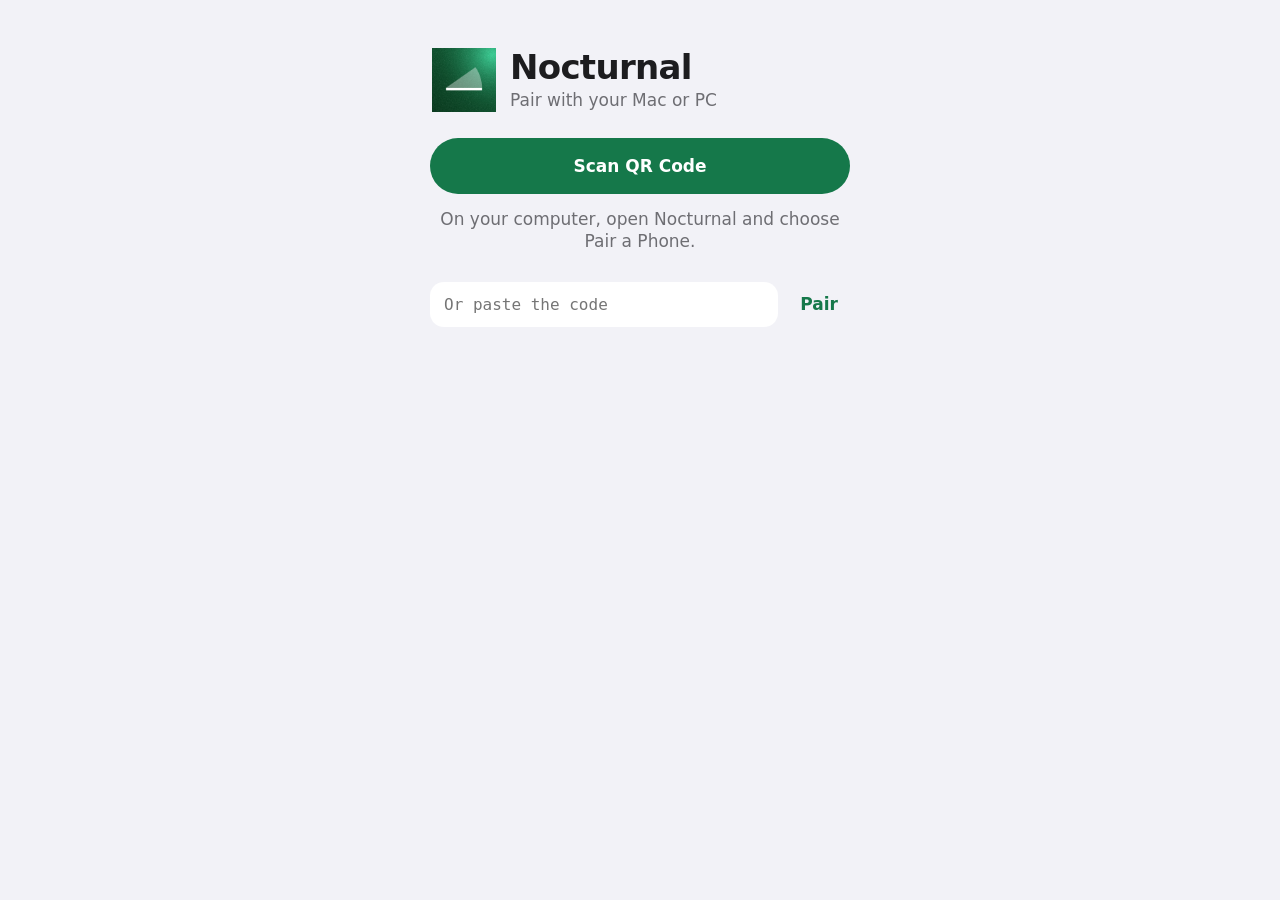
==== commit 4f269b82: "Phone page: Home Screen keeps the pairing again (no start_url), quieter for screen readers, honest w" ====
--- a/remote/index.html
+++ b/remote/index.html
@@ -58,8 +58,9 @@
     </header>
     <div id="toast" role="alert" hidden></div>
 
-    <section class="card" id="card" aria-live="polite">
+    <section class="card" id="card">
       <div id="headline">…</div>
+      <div class="sr" id="announce" aria-live="polite"></div>
       <div id="line"></div>
       <div id="warnings"></div>
       <div class="numbers" id="numbers" hidden>
@@ -131,7 +132,7 @@
           <button type="button" class="action" id="refresh">Refresh</button>
           <button type="button" class="action danger" id="forget">Forget this Mac</button>
         </div>
-        <p class="foot"><span id="updated">Not updated yet</span>. End-to-end encrypted. To add another phone, pair it on your computer.</p>
+        <p class="foot"><span id="updated">Not updated yet</span>. End-to-end encrypted. To add another phone, pair it on your computer; to stop one working, revoke it there.</p>
       </div>
     </section>
   </div>
--- a/remote/app.css
+++ b/remote/app.css
@@ -179,7 +179,7 @@
 
 .intro { padding-top: 34px; max-width: 420px; margin: 0 auto; }
 .brand { display: flex; align-items: center; gap: 14px; margin: 0 2px 26px; }
-.brand img { width: 64px; height: 64px; border-radius: 15px; box-shadow: 0 0 0 .5px rgba(0,0,0,.12); }
+.brand img { width: 64px; height: 64px; }
 .brand h1 { font-size: 34px; font-weight: 700; letter-spacing: -.7px; line-height: 1.1; margin: 0; }
 .brand p { font-size: 17px; color: var(--sub); margin: 3px 0 0; }
 .big { display: block; width: 100%; min-height: 56px; border-radius: 28px; background: var(--accent); color: #fff; font-size: 17px; font-weight: 600; }
